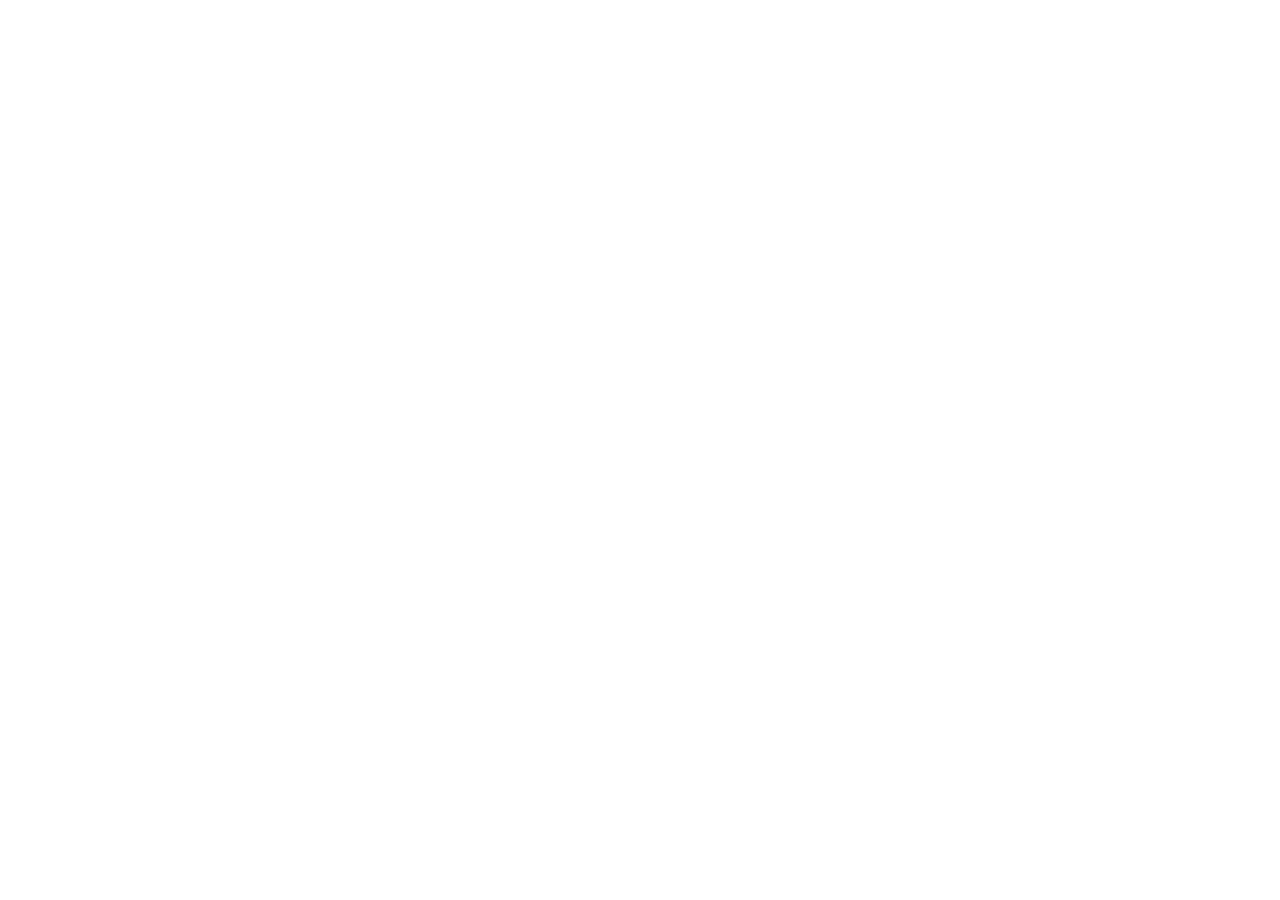
==== index.html @ 6ff1ad84 "Add files via upload" ====
<!doctype html>
<html lang="en">
  <head>
    <meta charset="UTF-8" />
    <link rel="icon" type="image/svg+xml" href="/favicon.svg" />
    <meta name="viewport" content="width=device-width, initial-scale=1.0" />
    <title>velvet-lounge</title>
    <script type="module" crossorigin src="/velvet-lounge/assets/index-Dv3OQMTN.js"></script>
    <link rel="stylesheet" crossorigin href="/velvet-lounge/assets/index-C9L9ImrB.css">
  </head>
  <body>
    <div id="root"></div>
  </body>
</html>
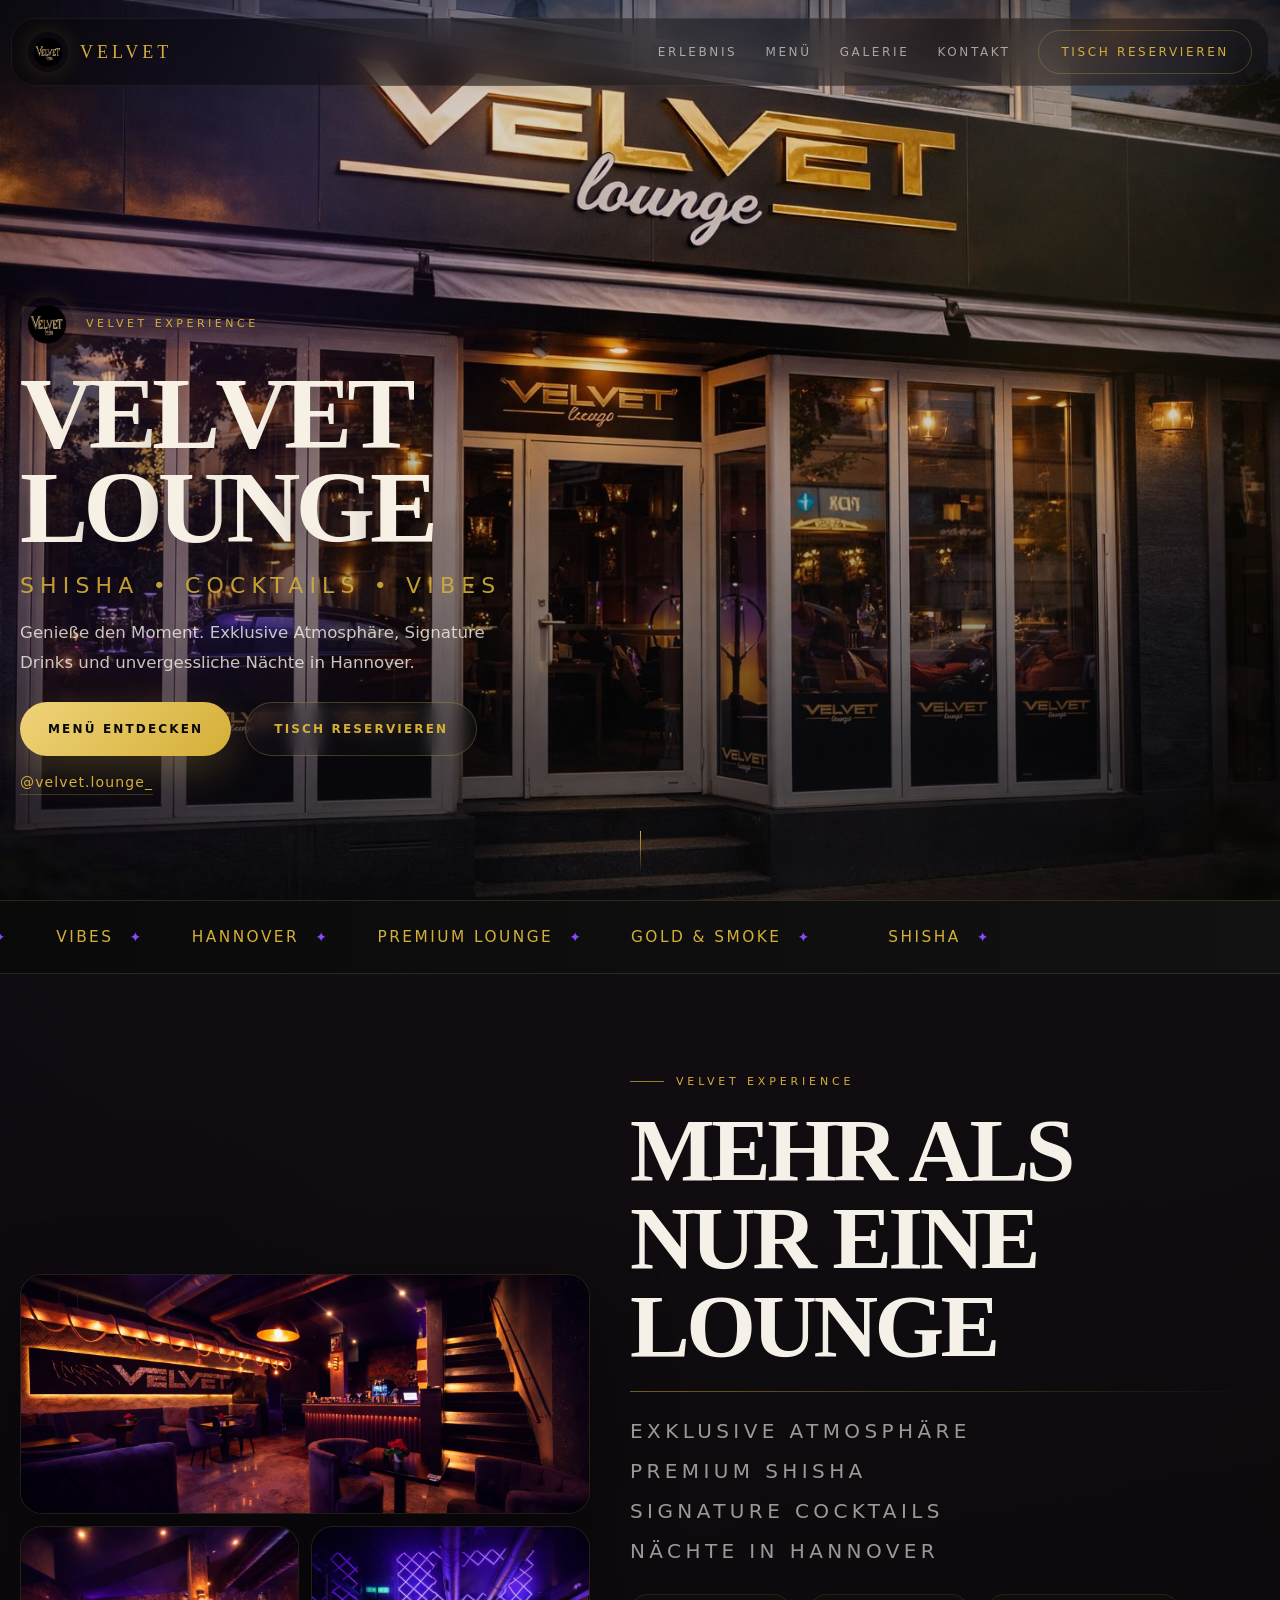
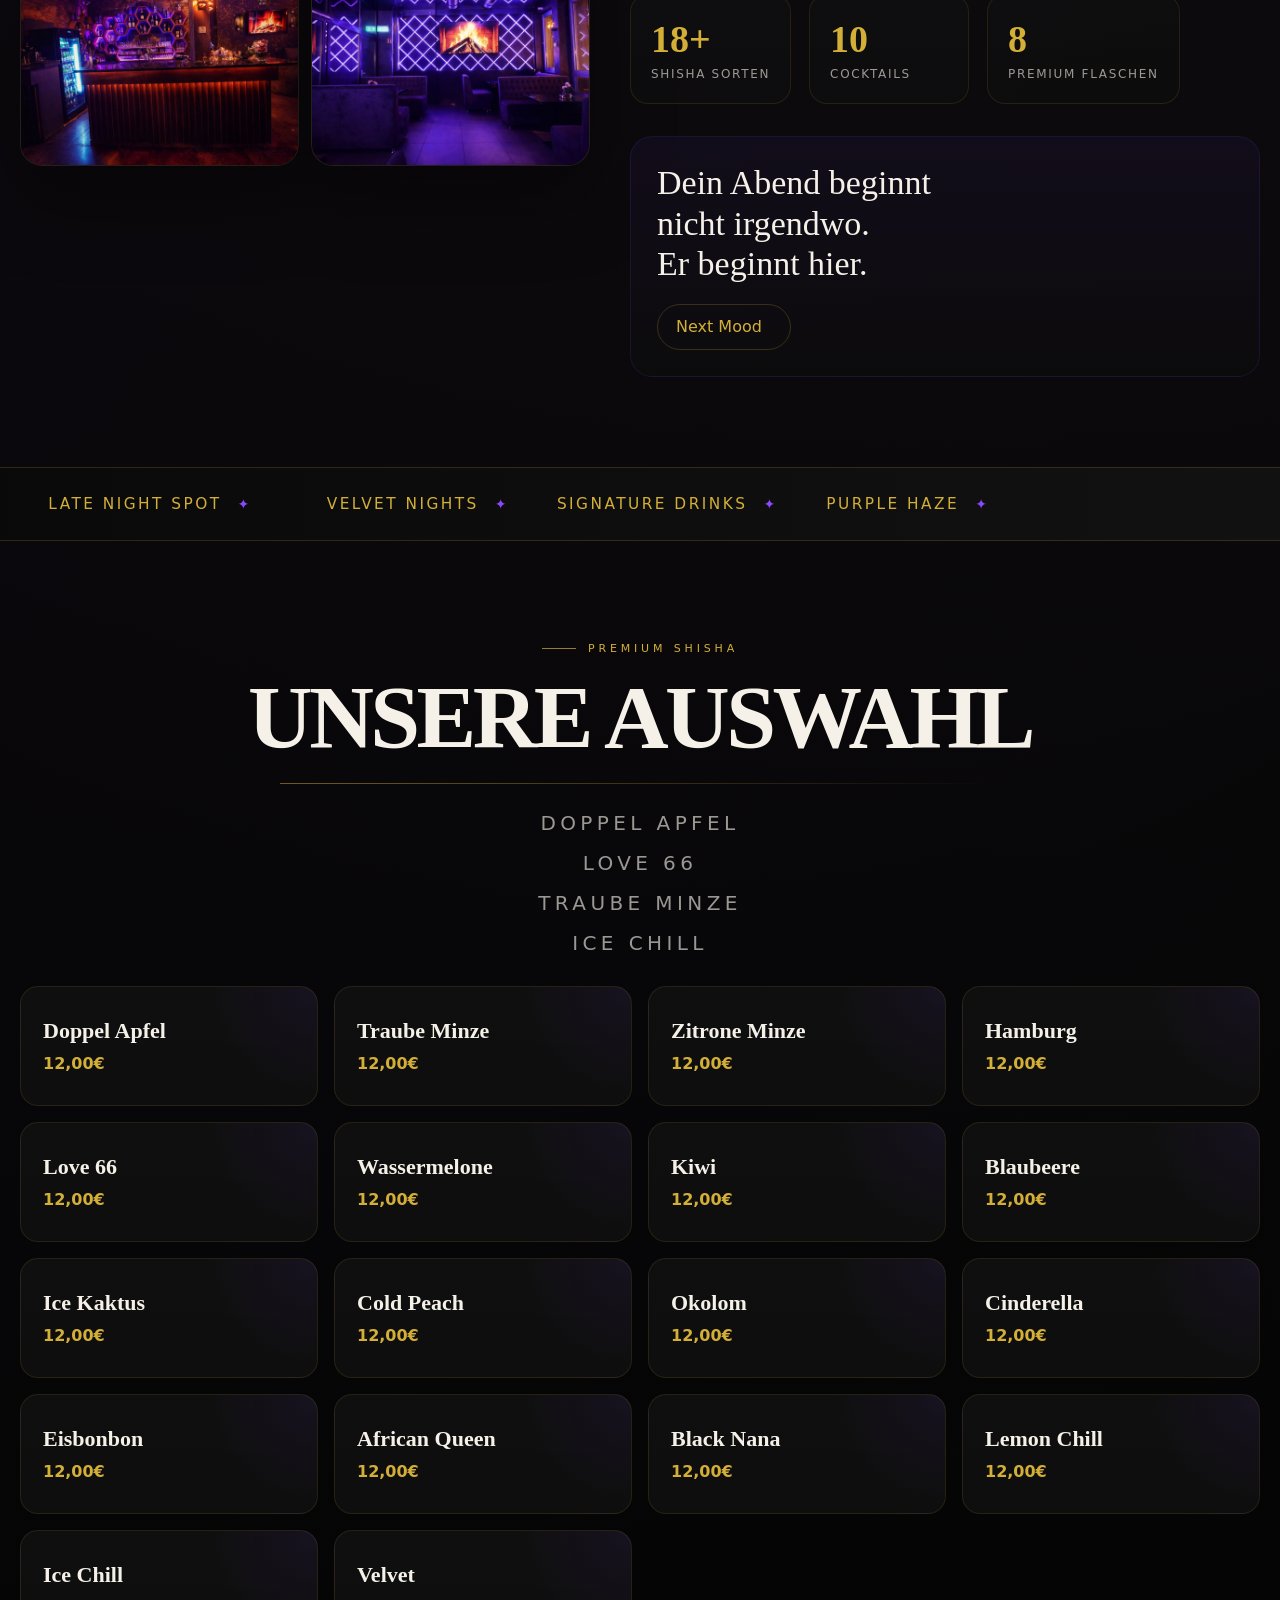
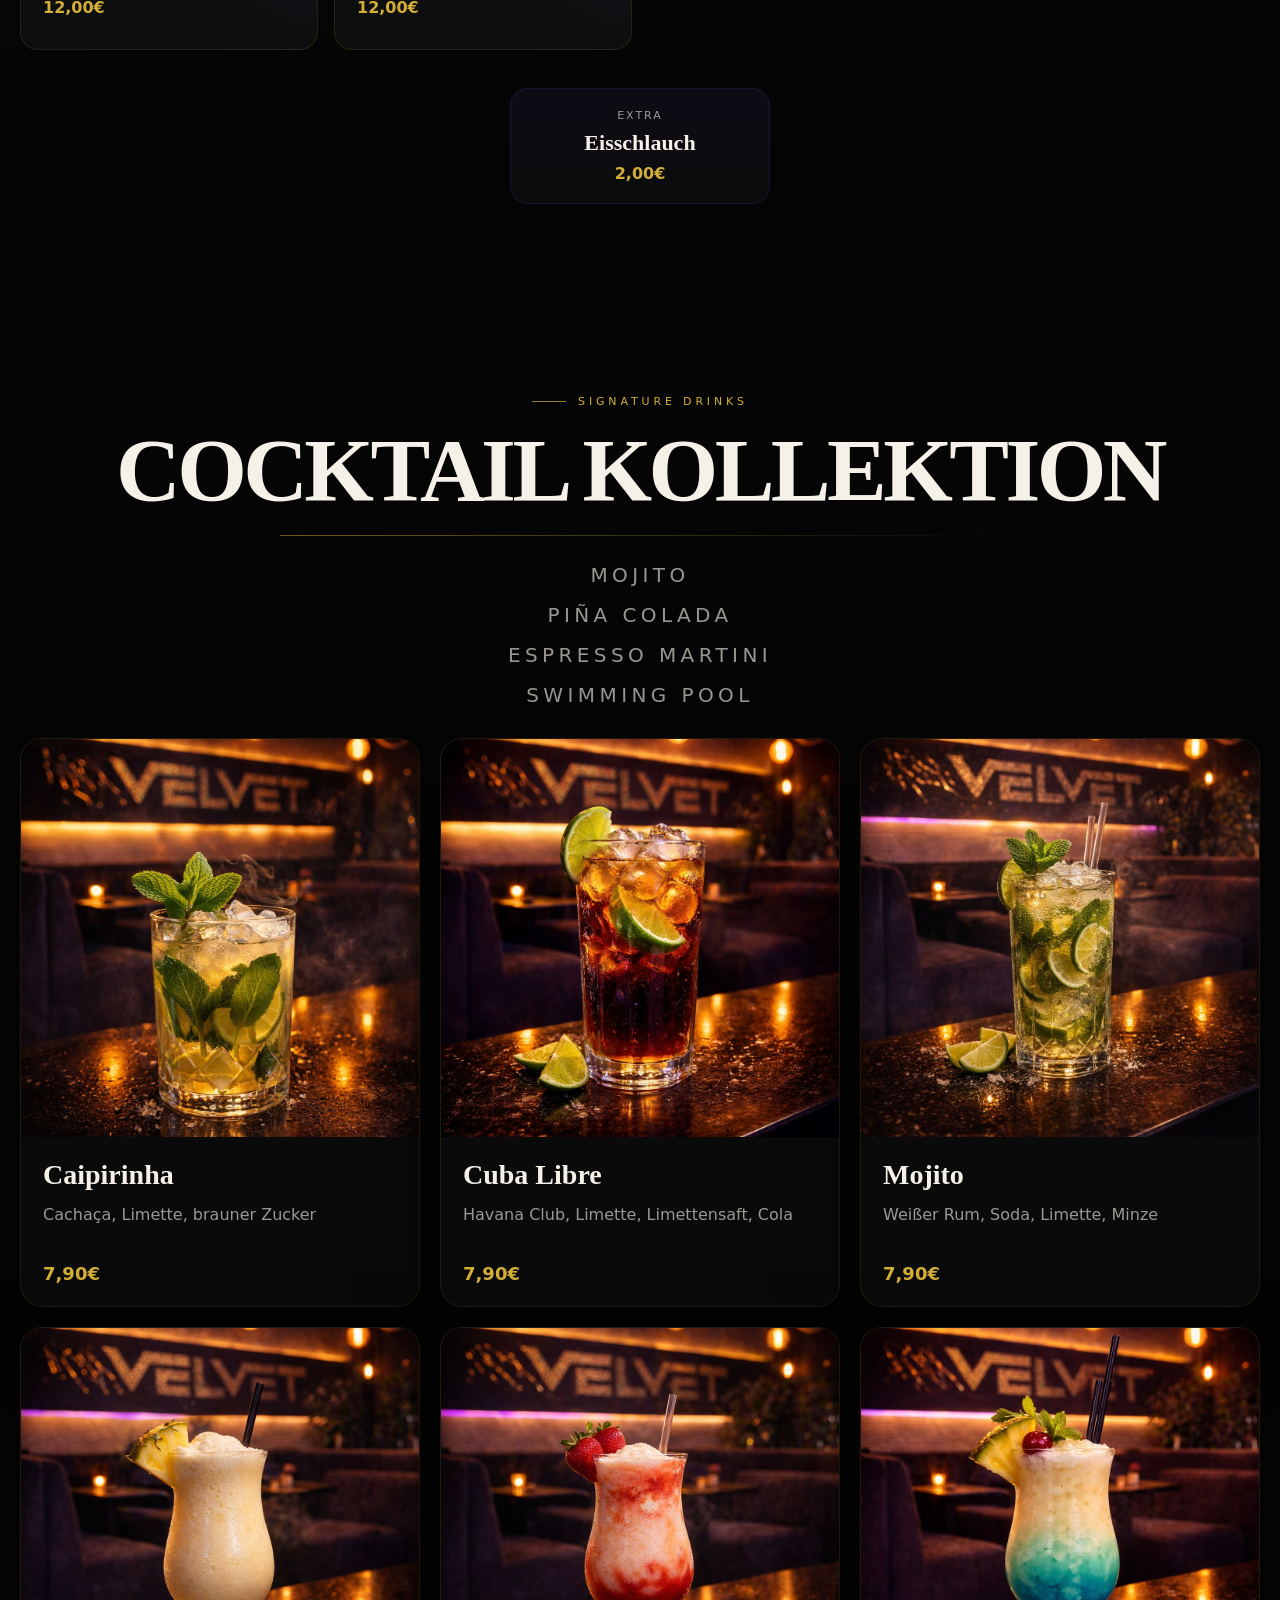
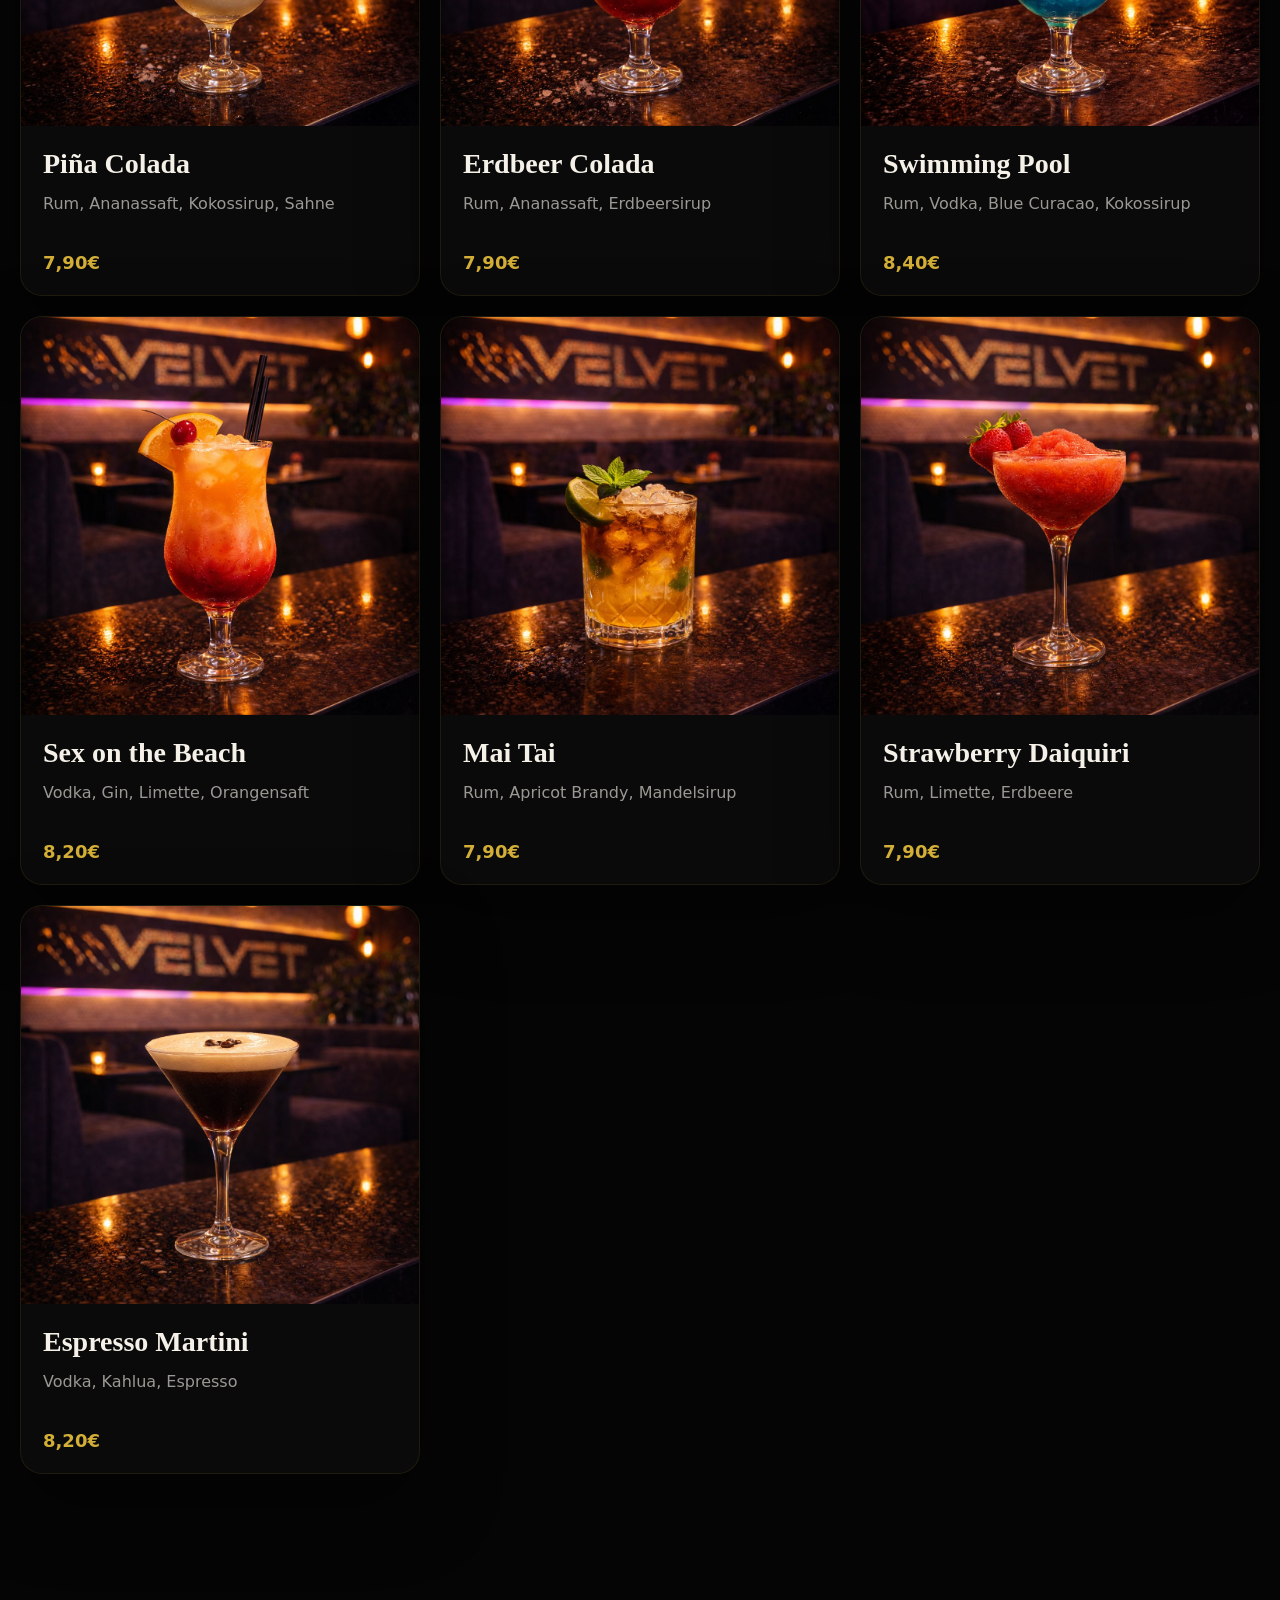
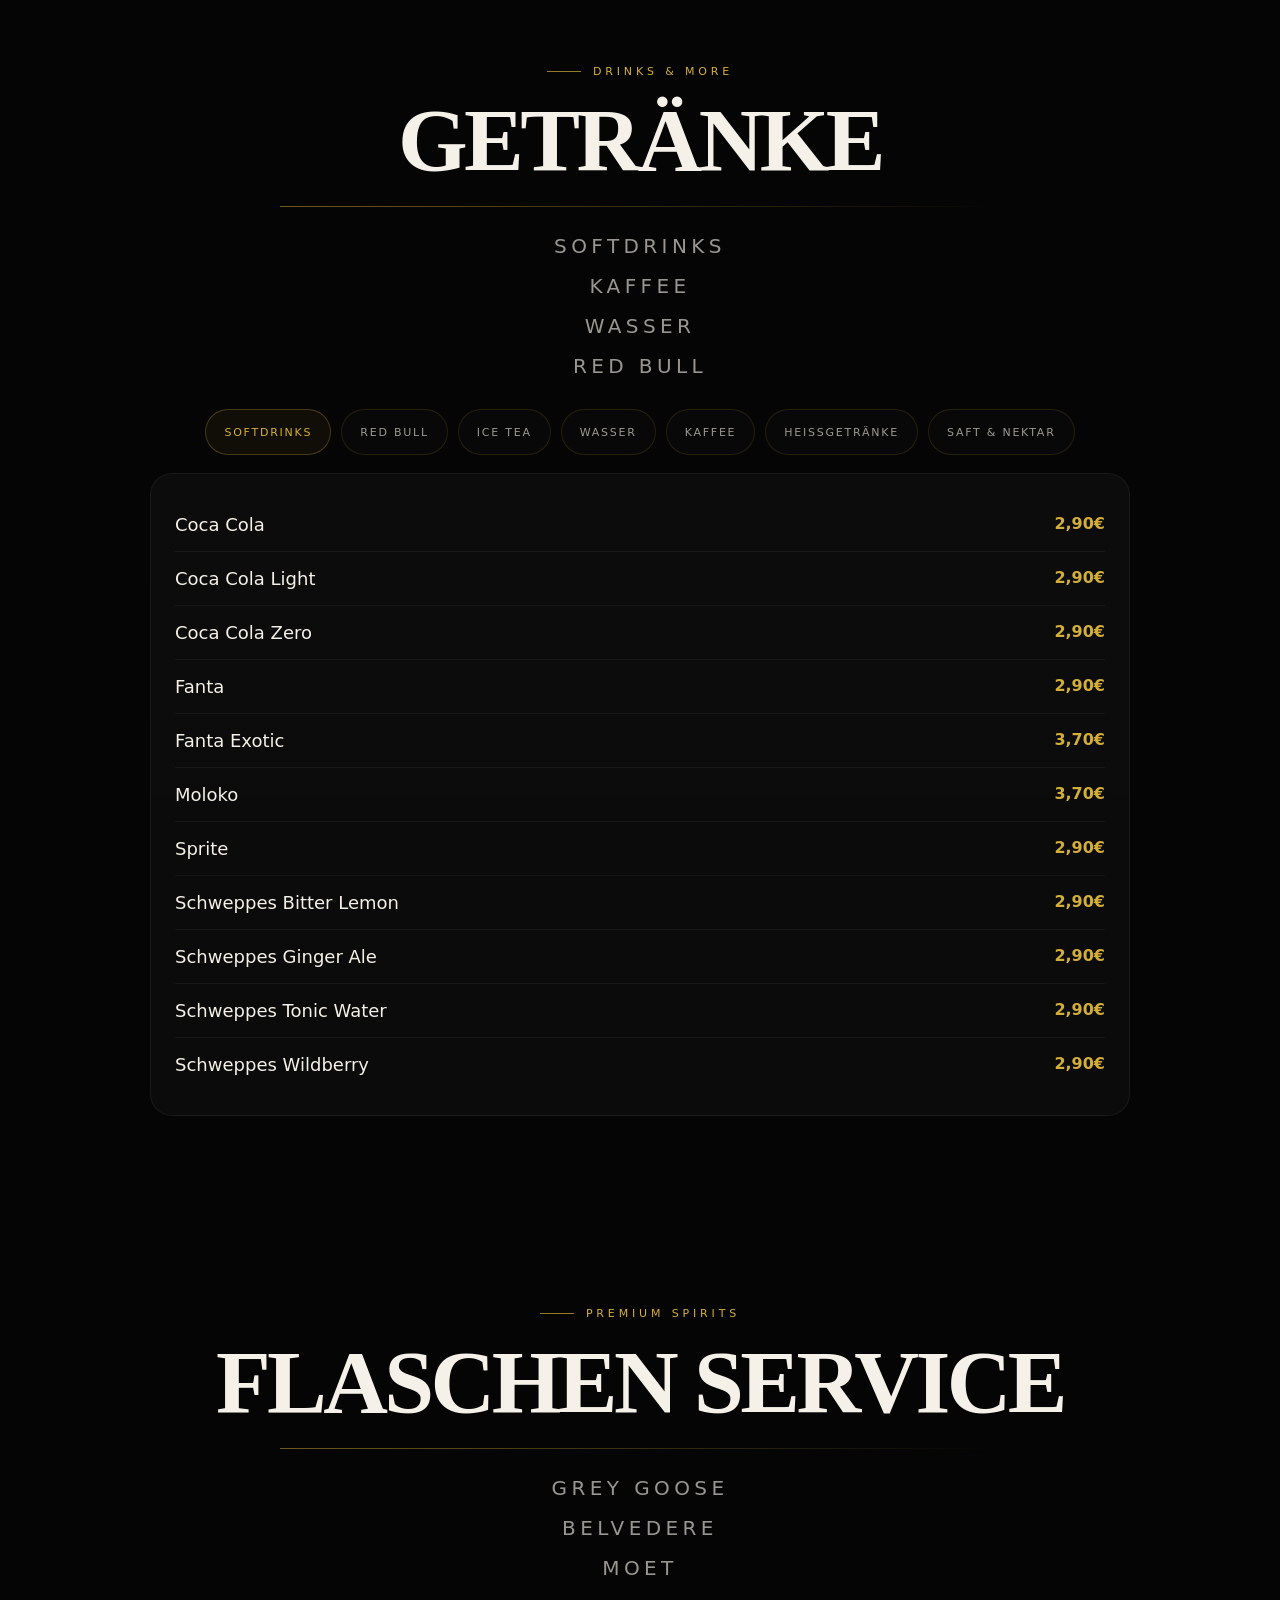
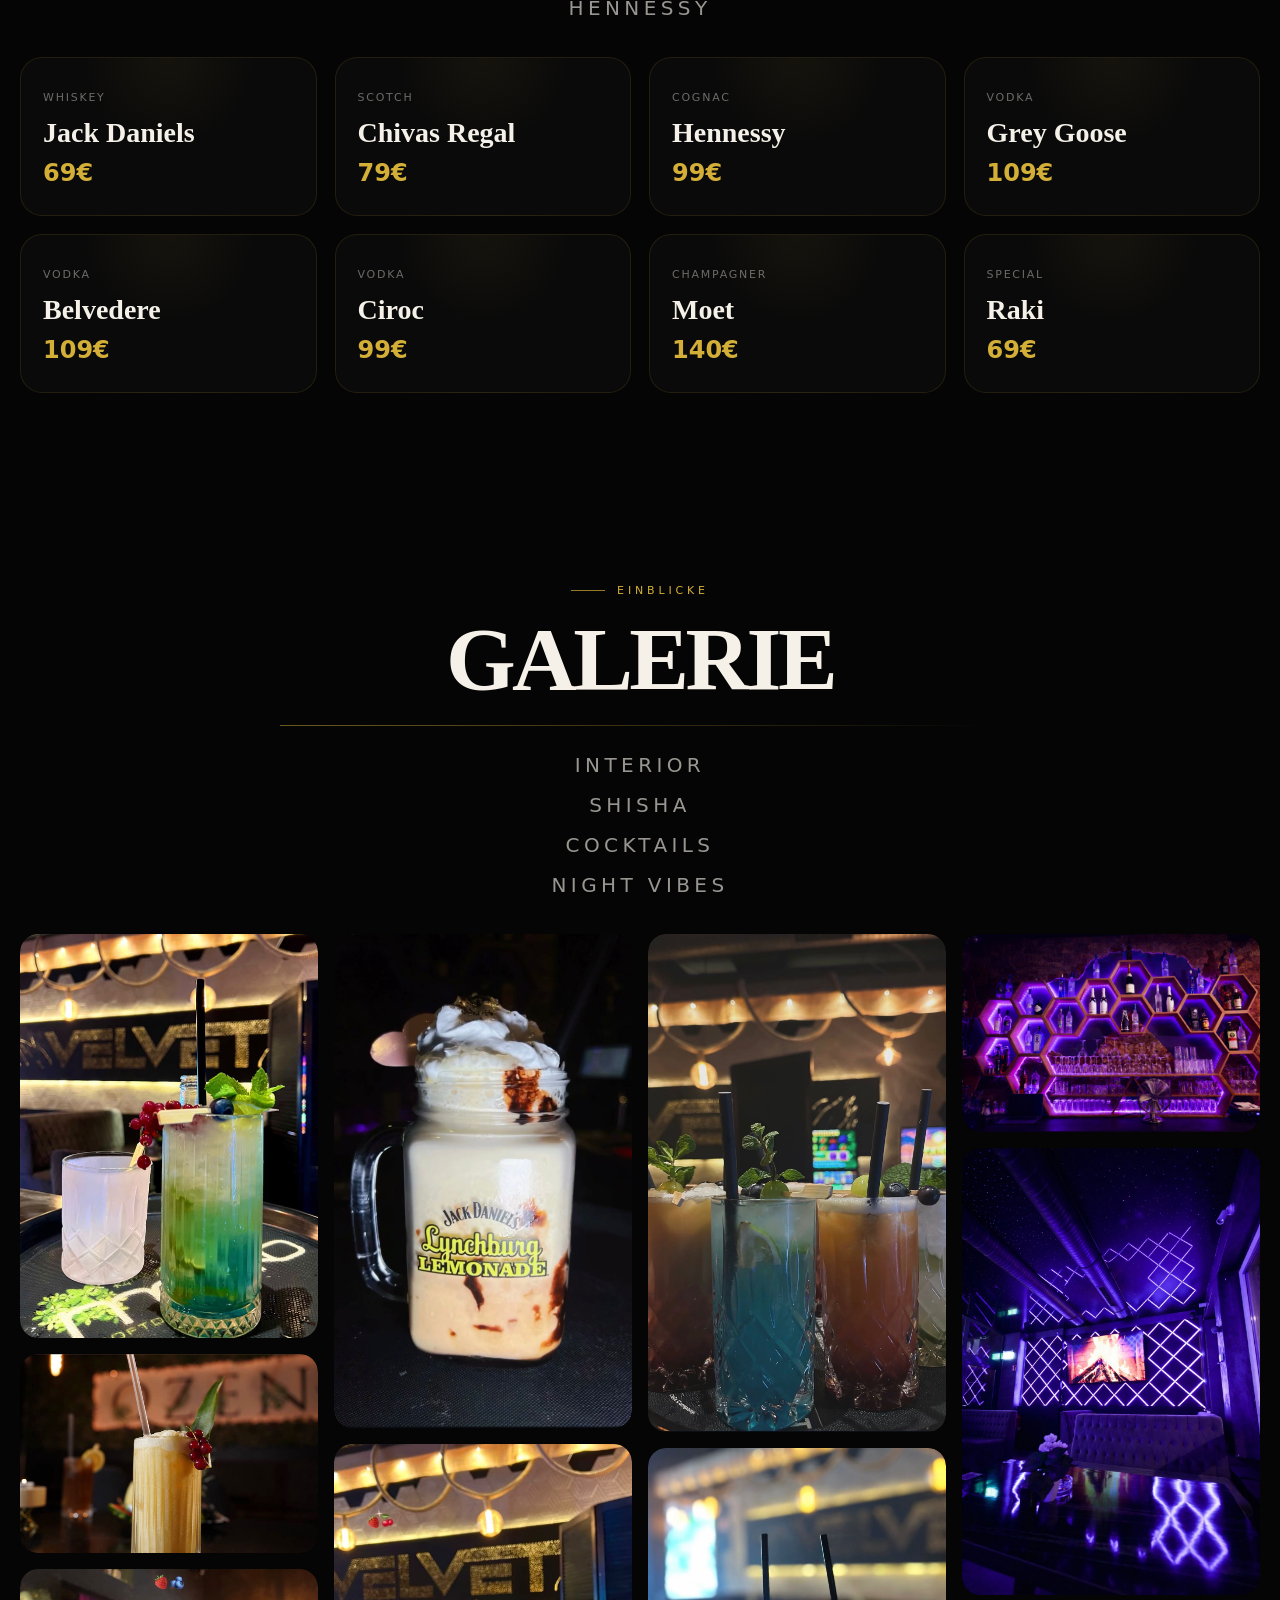
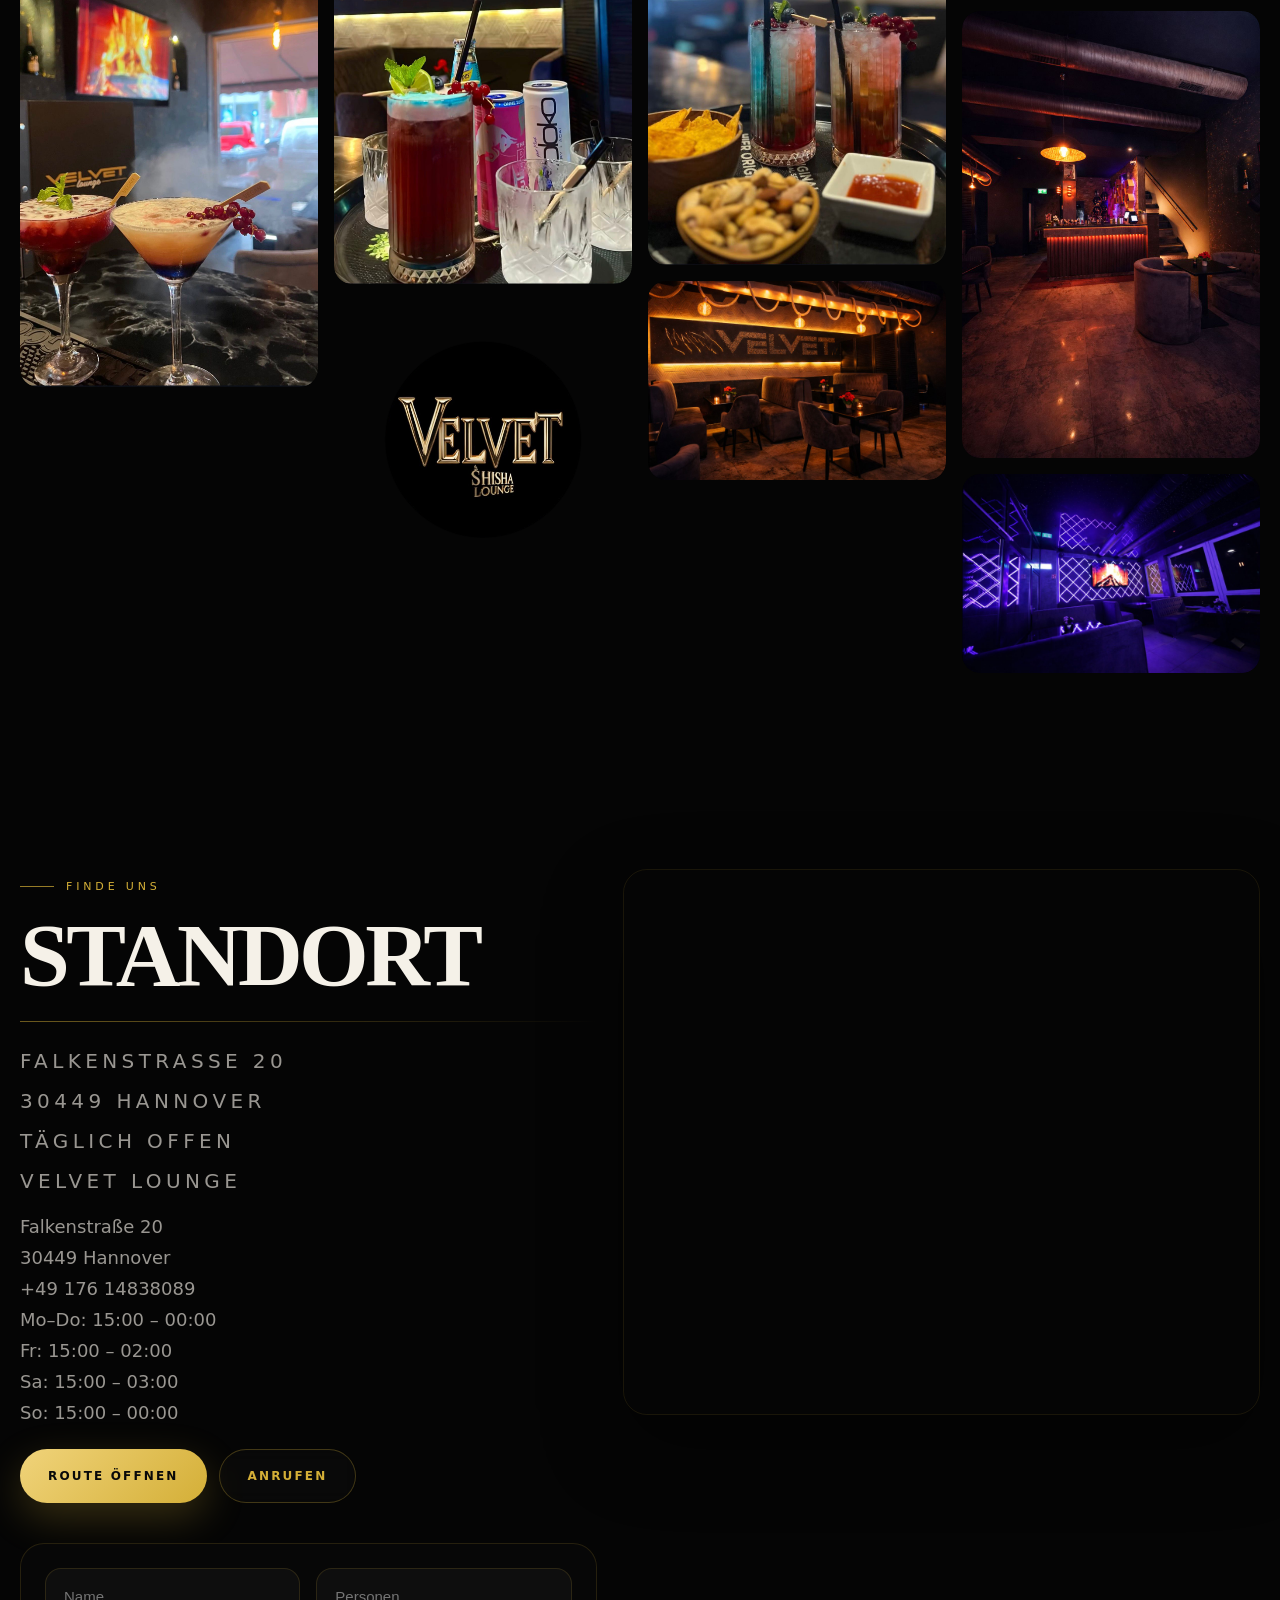
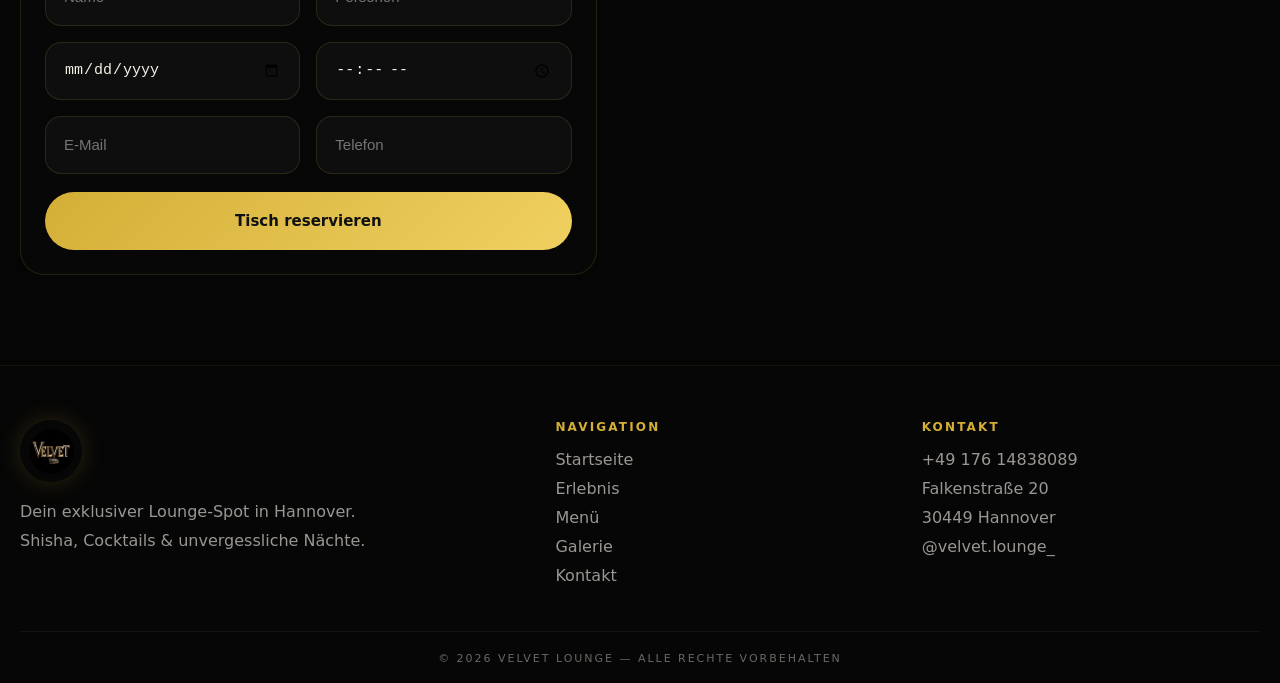
==== commit 29b64f38: "Add files via upload" ====
--- a/index.html
+++ b/index.html
@@ -5,8 +5,8 @@
     <link rel="icon" type="image/svg+xml" href="/favicon.svg" />
     <meta name="viewport" content="width=device-width, initial-scale=1.0" />
     <title>velvet-lounge</title>
-    <script type="module" crossorigin src="/velvet-lounge/assets/index-Dv3OQMTN.js"></script>
-    <link rel="stylesheet" crossorigin href="/velvet-lounge/assets/index-C9L9ImrB.css">
+    <script type="module" crossorigin src="/assets/index-CAt1O1GS.js"></script>
+    <link rel="stylesheet" crossorigin href="/assets/index-CMOAJSVS.css">
   </head>
   <body>
     <div id="root"></div>
--- a/assets/index-CMOAJSVS.css
+++ b/assets/index-CMOAJSVS.css
@@ -0,0 +1 @@
+:root{--bg:#050505;--bg-soft:#0b0b0b;--bg-panel:#101010;--text:#f5f1e8;--muted:#f5f1e89e;--muted-2:#f5f1e86b;--gold:#d4af37;--gold-soft:#f0d37a;--gold-line:#d4af372e;--purple:#7c3aed;--purple-soft:#7c3aed2e;--white-line:#ffffff0f;--radius:18px;--container:1280px;--shadow:0 30px 80px #00000073}*{box-sizing:border-box}html{scroll-behavior:smooth;scrollbar-width:thin}body{background:radial-gradient(circle at top left, #7c3aed12, transparent 28%), radial-gradient(circle at top right, #d4af370d, transparent 24%), var(--bg);color:var(--text);-webkit-font-smoothing:antialiased;-moz-osx-font-smoothing:grayscale;margin:0;font-family:Inter,system-ui,sans-serif;overflow-x:hidden}a{color:inherit;text-decoration:none}button{font:inherit}img,video{max-width:100%;display:block}.noise-layer{pointer-events:none;z-index:0;opacity:.03;background-image:radial-gradient(circle at 20% 20%,#fff .4px,#0000 .4px),radial-gradient(circle at 80% 80%,#fff .35px,#0000 .35px);background-size:12px 12px;position:fixed;inset:0}.app-shell,main,section,footer,header{z-index:1;position:relative}.container{width:min(var(--container), calc(100% - 40px));margin:0 auto}.container.narrow{width:min(980px,100% - 40px)}.eyebrow,.section-kicker{color:var(--gold);text-transform:uppercase;letter-spacing:.35em;align-items:center;gap:12px;margin-bottom:18px;font-size:11px;font-weight:500;display:inline-flex}.section-kicker:before{content:"";background:var(--gold);opacity:.7;width:34px;height:1px}.mega-title{letter-spacing:-.04em;text-transform:uppercase;color:var(--text);margin:0;font-family:Playfair Display,Georgia,serif;font-size:clamp(44px,7vw,90px);line-height:.98}.animated-header.center{text-align:center}.animated-header-bottom{gap:24px;margin-top:22px;display:grid}.animated-header-line{background:linear-gradient(90deg, var(--gold), transparent);opacity:.5;width:100%;height:1px}.animated-header.center .animated-header-line{width:min(720px,100%);margin:0 auto}.value-lines{flex-direction:column;gap:10px;display:flex}.animated-header.center .value-lines{align-items:center}.animated-line{color:var(--muted);letter-spacing:.22em;text-transform:uppercase;font-size:clamp(15px,2vw,20px);line-height:1.5;display:block}.btn{letter-spacing:.18em;text-transform:uppercase;border-radius:999px;justify-content:center;align-items:center;min-height:54px;padding:0 28px;font-size:12px;font-weight:600;transition:transform .35s,box-shadow .35s,background .35s,color .35s,border-color .35s;display:inline-flex}.btn:hover{transform:translateY(-2px)}.btn-gold{background:linear-gradient(135deg, var(--gold-soft), var(--gold));color:#090909;box-shadow:0 14px 40px #d4af373d}.btn-gold:hover{box-shadow:0 22px 60px #d4af3752}.btn-ghost{color:var(--gold);-webkit-backdrop-filter:blur(8px);backdrop-filter:blur(8px);background:#ffffff05;border:1px solid #d4af3747}.btn-ghost:hover{border-color:var(--gold);background:#d4af3714}.navbar{z-index:1000;-webkit-backdrop-filter:blur(18px)saturate(1.2);backdrop-filter:blur(18px)saturate(1.2);background:#0505056b;border:1px solid #ffffff0f;border-radius:24px;justify-content:space-between;align-items:center;width:min(1280px,100% - 24px);height:72px;padding:0 20px;transition:background .35s,border-color .35s,transform .35s;display:flex;position:fixed;top:18px;left:50%;transform:translate(-50%)}.navbar.is-scrolled{background:#050505c7;border-color:#d4af371f}.nav-brand{align-items:center;gap:12px;display:flex}.nav-brand img{object-fit:cover;border-radius:50%;width:44px;height:44px;box-shadow:0 0 24px #d4af372e}.nav-brand span{color:var(--gold);letter-spacing:.2em;text-transform:uppercase;font-family:Playfair Display,Georgia,serif;font-size:24px}.nav-links{align-items:center;gap:28px;display:flex}.nav-links a{color:var(--muted);letter-spacing:.22em;text-transform:uppercase;font-size:12px;transition:color .3s}.nav-links a:hover{color:var(--gold)}.nav-cta{border:1px solid #d4af3747;border-radius:999px;padding:14px 22px;color:var(--gold)!important}.nav-burger{cursor:pointer;background:#ffffff05;border:1px solid #d4af372e;border-radius:50%;flex-direction:column;justify-content:center;align-items:center;gap:5px;width:46px;height:46px;display:none}.nav-burger span{background:var(--gold);width:18px;height:1.5px;transition:all .3s}.nav-burger.active span:first-child{transform:translateY(6px)rotate(45deg)}.nav-burger.active span:nth-child(2){opacity:0}.nav-burger.active span:nth-child(3){transform:translateY(-6px)rotate(-45deg)}.mobile-menu{z-index:999;-webkit-backdrop-filter:blur(20px);backdrop-filter:blur(20px);opacity:0;pointer-events:none;background:#050505f2;flex-direction:column;justify-content:center;align-items:center;gap:24px;transition:all .35s;display:flex;position:fixed;inset:0}.mobile-menu.active{opacity:1;pointer-events:auto}.mobile-menu a{letter-spacing:.12em;text-transform:uppercase;font-family:Playfair Display,Georgia,serif;font-size:28px}.mobile-cta{color:var(--gold);border:1px solid #d4af374d;border-radius:999px;margin-top:10px;padding:16px 26px}.hero-section{align-items:end;min-height:100vh;padding:140px 0 54px;display:flex;position:relative;overflow:clip}.hero-video-wrap{position:absolute;inset:0}.hero-video{object-fit:cover;width:100%;height:100%}.hero-overlay{background:linear-gradient(#05050526,#0505051a 38%,#050505b3 100%),radial-gradient(circle at 18% 22%,#7c3aed24,#0000 30%),radial-gradient(circle at 82% 20%,#d4af371a,#0000 24%);position:absolute;inset:0}.hero-glow{filter:blur(90px);opacity:.3;border-radius:50%;width:36vw;height:36vw;position:absolute}.hero-glow-left{background:#7c3aed3d;bottom:10vh;left:-10vw}.hero-glow-right{background:#d4af3729;top:10vh;right:-10vw}.hero-grid{grid-template-columns:1.3fr .7fr;align-items:end;gap:40px;display:grid}.hero-logo{object-fit:cover;border-radius:50%;width:104px;height:104px;margin-bottom:18px;box-shadow:0 0 42px #d4af373d}.hero-title{letter-spacing:-.05em;text-transform:uppercase;max-width:980px;margin:0;font-family:Playfair Display,Georgia,serif;font-size:clamp(52px,8vw,120px);line-height:.9}.hero-char{color:#f7f2e7;text-shadow:0 12px 40px #00000059;display:inline-block}.hero-subtitle-line{color:var(--gold);letter-spacing:.36em;text-transform:uppercase;opacity:.9;font-size:clamp(15px,2.4vw,24px)}.hero-desc{color:#f5f1e8c7;max-width:650px;margin:22px 0 0;font-size:clamp(15px,1.6vw,18px);line-height:1.8}.hero-side{justify-content:end;align-items:end;display:flex}.hero-side-badge{-webkit-backdrop-filter:blur(14px);backdrop-filter:blur(14px);background:#08080857;border:1px solid #d4af3729;border-radius:22px;flex-direction:column;gap:8px;min-width:260px;padding:22px 24px;display:inline-flex;box-shadow:inset 0 1px #ffffff0f}.hero-side-badge span{color:var(--text);letter-spacing:.04em;font-size:clamp(16px,2vw,24px);font-weight:300}.scroll-indicator{z-index:3;place-items:center;width:24px;height:60px;display:grid;position:absolute;bottom:18px;left:50%;transform:translate(-50%)}.scroll-indicator span{background:linear-gradient(to bottom, var(--gold), transparent);width:1px;height:42px;animation:2s ease-in-out infinite scrollPulse}@keyframes scrollPulse{0%,to{opacity:.3;transform:scaleY(.6)}50%{opacity:1;transform:scaleY(1)}}.marquee-wrap{border-top:1px solid var(--gold-line);border-bottom:1px solid var(--gold-line);background:linear-gradient(90deg,#0a0a0af2,#121212fa);overflow:hidden}.marquee-track{white-space:nowrap;align-items:center;min-height:96px;display:flex}.marquee-item{color:var(--gold);text-transform:uppercase;letter-spacing:.22em;align-items:center;gap:24px;padding:0 34px;font-size:clamp(16px,2vw,24px);font-weight:300;display:inline-flex}.experience-grid{grid-template-columns:.95fr 1.05fr;align-items:start;gap:40px;display:grid}.experience-images{grid-template-columns:1fr 1fr;grid-auto-rows:240px;gap:12px;display:grid}.experience-image-card{background:var(--bg-panel);box-shadow:var(--shadow);border:1px solid #d4af371a;border-radius:22px;overflow:hidden}.experience-image-card img{object-fit:cover;width:100%;height:100%;transition:transform .9s}.experience-image-card:hover img{transform:scale(1.05)}.experience-image-card.card-1{grid-column:1/-1}.experience-copy{flex-direction:column;gap:28px;display:flex}.experience-stats{flex-wrap:wrap;gap:18px;display:flex}.experience-stats>div{background:linear-gradient(#ffffff04,#ffffff03),#0a0a0a99;border:1px solid #d4af371f;border-radius:18px;min-width:160px;padding:22px 20px}.experience-stats strong{color:var(--gold);font-family:Playfair Display,Georgia,serif;font-size:38px;display:block}.experience-stats span{color:var(--muted);text-transform:uppercase;letter-spacing:.14em;margin-top:6px;font-size:12px;display:block}.quote-box{background:linear-gradient(#7c3aed12,#ffffff03),#0a0a0aad;border:1px solid #7c3aed24;border-radius:22px;margin-top:8px;padding:26px}.quote-content p{color:var(--text);margin:0;font-family:Playfair Display,Georgia,serif;font-size:clamp(22px,2.8vw,34px);line-height:1.18}.quote-btn{color:var(--gold);cursor:pointer;background:0 0;border:1px solid #d4af3738;border-radius:999px;align-items:center;gap:10px;min-height:46px;margin-top:20px;padding:0 18px;display:inline-flex}.shisha-section{overflow:hidden}.shisha-grid{grid-template-columns:repeat(4,minmax(0,1fr));gap:16px;margin-top:34px;display:grid}.shisha-card{background:radial-gradient(circle at 100% 0,#7c3aed14,#0000 35%),linear-gradient(#ffffff04,#ffffff03),#0c0c0cf2;border:1px solid #d4af371f;border-radius:18px;min-height:148px;padding:22px;transition:transform .35s,border-color .35s,box-shadow .35s;position:relative;overflow:hidden}.shisha-card:hover{border-color:#d4af3738;transform:translateY(-4px);box-shadow:0 24px 60px #00000057}.shisha-smoke{filter:blur(16px);opacity:0;background:radial-gradient(circle,#ffffff0d,#0000 60%);border-radius:50%;width:90px;height:90px;transition:opacity .4s;position:absolute;top:-25px;right:-10px}.shisha-card:hover .shisha-smoke{opacity:1}.shisha-card h3{color:var(--text);margin:0;font-family:Playfair Display,Georgia,serif;font-size:24px}.shisha-card p{color:var(--gold);margin:12px 0 0;font-size:16px;font-weight:600}.shisha-extra-row{justify-content:center;margin-top:28px;display:flex}.shisha-extra-card{text-align:center;background:linear-gradient(#7c3aed0f,#ffffff03),#0a0a0acc;border:1px solid #7c3aed29;border-radius:18px;min-width:280px;padding:20px 24px}.shisha-extra-card span{color:var(--muted);letter-spacing:.18em;text-transform:uppercase;font-size:11px;display:block}.shisha-extra-card strong{color:var(--text);margin-top:8px;font-family:Playfair Display,Georgia,serif;font-size:22px;display:block}.shisha-extra-card p{color:var(--gold);margin:8px 0 0;font-weight:700}.cocktails-grid{grid-template-columns:repeat(3,minmax(0,1fr));gap:20px;margin-top:34px;display:grid}.cocktail-card{box-shadow:var(--shadow);background:#0c0c0ce6;border:1px solid #d4af371a;border-radius:22px;transition:transform .4s,border-color .4s;overflow:hidden}.cocktail-card:hover{border-color:#d4af3738;transform:translateY(-6px)}.cocktail-image-wrap{aspect-ratio:1;overflow:hidden}.cocktail-image-wrap img{object-fit:cover;width:100%;height:100%;transition:transform 1s}.cocktail-card:hover .cocktail-image-wrap img{transform:scale(1.06)}.cocktail-info{padding:22px}.cocktail-info h3{margin:0;font-family:Playfair Display,Georgia,serif;font-size:28px}.cocktail-info p{color:var(--muted);min-height:48px;margin:10px 0 14px;line-height:1.7}.cocktail-info strong{color:var(--gold);font-size:18px}.drinks-tabs{flex-wrap:wrap;justify-content:center;gap:10px;margin-top:34px;display:flex}.drink-tab{color:var(--muted);cursor:pointer;text-transform:uppercase;letter-spacing:.16em;background:#ffffff04;border:1px solid #d4af3724;border-radius:999px;min-height:46px;padding:0 18px;font-size:11px;transition:all .3s}.drink-tab.active,.drink-tab:hover{color:var(--gold);background:#d4af370f;border-color:#d4af3747}.drink-panel{background:linear-gradient(#ffffff04,#ffffff03),#0a0a0abf;border:1px solid #ffffff0f;border-radius:22px;margin-top:24px;padding:24px}.drink-row{border-bottom:1px solid #ffffff0d;justify-content:space-between;gap:18px;padding:16px 0;display:flex}.drink-row:last-child{border-bottom:0}.drink-row span{color:var(--text);font-size:18px}.drink-row strong{color:var(--gold);white-space:nowrap}.bottles-grid{grid-template-columns:repeat(4,minmax(0,1fr));gap:18px;margin-top:34px;display:grid}.bottle-card{background:radial-gradient(circle at top,#d4af370f,#0000 40%),#0b0b0bf2;border:1px solid #d4af371f;border-radius:22px;padding:28px 22px;transition:transform .35s,border-color .35s}.bottle-card:hover{border-color:#d4af373d;transform:translateY(-4px)}.bottle-type{color:var(--muted-2);text-transform:uppercase;letter-spacing:.16em;font-size:11px;display:inline-block}.bottle-card h3{margin:12px 0 10px;font-family:Playfair Display,Georgia,serif;font-size:28px}.bottle-card strong{color:var(--gold);font-size:24px}.gallery-grid{columns:4;column-gap:16px;margin-top:34px}.gallery-card{cursor:pointer;background:0 0;border:0;border-radius:18px;width:100%;margin-bottom:16px;padding:0;position:relative;overflow:hidden}.gallery-card img{border-radius:18px;width:100%;transition:transform .9s}.gallery-card:hover img{transform:scale(1.05)}.gallery-card span{color:var(--gold);text-transform:uppercase;letter-spacing:.16em;opacity:0;font-size:11px;transition:all .35s;position:absolute;bottom:14px;left:16px;transform:translateY(10px)}.gallery-card:after{content:"";opacity:0;background:linear-gradient(#0000 55%,#05050599);transition:all .35s;position:absolute;inset:0}.gallery-card:hover:after,.gallery-card:hover span{opacity:1;transform:translateY(0)}.contact-grid{grid-template-columns:.95fr 1.05fr;align-items:stretch;gap:26px;display:grid}.contact-details{margin-top:20px}.contact-details p{color:var(--muted);margin:0 0 10px;font-size:18px}.contact-actions{flex-wrap:wrap;gap:12px;margin-top:26px;display:flex}.map-wrap{min-height:540px;box-shadow:var(--shadow);border:1px solid #d4af371a;border-radius:24px;overflow:hidden}.map-wrap iframe{filter:grayscale()invert(.95)contrast(1.05)brightness(.55)sepia(.3)hue-rotate(170deg);border:0;width:100%;height:100%;min-height:540px}.footer{background:#060606;border-top:1px solid #d4af3714;padding:54px 0 18px}.footer-grid{grid-template-columns:1.2fr .8fr .8fr;gap:28px;display:grid}.footer-brand img{object-fit:cover;border-radius:50%;width:62px;height:62px;box-shadow:0 0 24px #d4af372e}.footer-brand p{color:var(--muted);margin:16px 0 0;line-height:1.8}.footer h4{color:var(--gold);text-transform:uppercase;letter-spacing:.18em;margin:0 0 16px;font-size:12px}.footer a,.footer span{color:var(--muted);margin-bottom:10px;display:block}.footer-bottom{width:min(var(--container), calc(100% - 40px));text-align:center;color:var(--muted-2);letter-spacing:.18em;text-transform:uppercase;border-top:1px solid #ffffff0d;margin:36px auto 0;padding-top:20px;font-size:11px}.lightbox{z-index:1200;background:#050505eb;place-items:center;padding:24px;display:grid;position:fixed;inset:0}.lightbox img{border-radius:18px;max-width:min(1100px,92vw);max-height:86vh}.lightbox-close{width:46px;height:46px;color:var(--gold);cursor:pointer;background:#ffffff05;border:1px solid #d4af3738;border-radius:50%;position:absolute;top:20px;right:20px}@media (width<=1180px){.hero-grid,.experience-grid,.contact-grid{grid-template-columns:1fr}.hero-side{justify-content:start}.shisha-grid,.bottles-grid{grid-template-columns:repeat(3,minmax(0,1fr))}.cocktails-grid{grid-template-columns:repeat(2,minmax(0,1fr))}.gallery-grid{columns:3}}@media (width<=860px){.navbar{height:66px;top:12px}.nav-links{display:none}.nav-burger{display:inline-flex}.section{padding:92px 0}.hero-section{min-height:100svh;padding-top:120px}.hero-actions{flex-direction:column;align-items:start}.experience-images{grid-auto-rows:180px}.shisha-grid,.bottles-grid{grid-template-columns:repeat(2,minmax(0,1fr))}.gallery-grid{columns:2}.footer-grid{grid-template-columns:1fr}}@media (width<=560px){.container,.footer-bottom{width:calc(100% - 24px)}.hero-title{font-size:clamp(42px,16vw,72px)}.hero-subtitle-line{letter-spacing:.2em}.hero-side-badge{min-width:100%}.animated-line{letter-spacing:.14em;font-size:14px}.shisha-grid,.cocktails-grid,.bottles-grid{grid-template-columns:1fr}.gallery-grid{columns:1}.drink-row span,.contact-details p{font-size:16px}}.hero-section{align-items:center;min-height:100svh;padding:120px 0 40px;display:flex;overflow:hidden}.hero-image-wrap{position:absolute;inset:0}.hero-image{object-fit:cover;width:100%;height:100%}.hero-simple-layout{z-index:2;align-items:center;min-height:calc(100svh - 160px);display:flex;position:relative}.hero-main{max-width:620px}.hero-kicker-wrap{align-items:center;gap:12px;margin-bottom:16px;display:flex}.hero-mini-logo{object-fit:cover;border-radius:50%;width:54px;height:54px;box-shadow:0 0 20px #d4af372e}.hero-kicker{color:var(--gold);letter-spacing:.32em;text-transform:uppercase;margin:0;font-size:11px}.hero-title-fixed{flex-direction:column;gap:0;max-width:100%;margin:0;display:flex}.hero-title-line{line-height:.92;display:block}.hero-title-line .hero-char{color:#f6f0e5;text-shadow:0 12px 40px #00000061;font-family:Playfair Display,Georgia,serif;font-size:clamp(56px,9vw,130px);display:inline-block}.hero-subtitle{margin:18px 0 0}.hero-subtitle-line{color:var(--gold);letter-spacing:.28em;text-transform:uppercase;font-size:clamp(14px,1.8vw,22px);display:inline-block}.hero-desc{color:#f5f1e8cc;max-width:560px;margin-top:20px;font-size:clamp(15px,1.3vw,18px);line-height:1.8}.hero-actions{flex-wrap:wrap;gap:14px;margin-top:28px;display:flex}.navbar{width:min(1280px,100% - 22px);height:68px;padding:0 16px}.nav-brand img{width:40px;height:40px}.nav-brand span{letter-spacing:.22em;font-size:18px}.mobile-menu{justify-content:flex-start;gap:18px;padding:100px 20px 28px}.mobile-menu a{letter-spacing:.16em;font-size:18px}.mobile-cta{text-align:center;width:100%;max-width:320px;padding:18px 20px;font-size:16px;line-height:1.2}.marquee-wrap{overflow:hidden}.marquee-track{min-height:72px}.marquee-item{letter-spacing:.16em;gap:16px;padding:0 24px;font-size:clamp(12px,1.2vw,18px)}.marquee-icon{color:#8a48ff;font-size:14px}.section{padding:90px 0}.experience-grid{align-items:center}.experience-copy{gap:24px}.experience-stats{margin-top:4px}.clean-grid{margin-top:28px}.fixed-card{flex-direction:column;justify-content:center;min-height:120px;display:flex}.fixed-card h3{margin:0;font-size:22px;line-height:1.15}.fixed-card p{margin-top:10px;font-size:16px}.better-extra-card{min-width:260px;margin-top:10px}.cocktails-grid,.drinks-tabs{margin-top:28px}.drink-panel{margin-top:18px}.contact-grid{align-items:start}@media (width<=860px){.section{padding:72px 0}.hero-section{align-items:end;min-height:100svh;padding:100px 0 36px}.hero-simple-layout{align-items:end;min-height:auto;padding-bottom:20px}.hero-main{max-width:100%}.hero-kicker-wrap{margin-bottom:12px}.hero-mini-logo{width:46px;height:46px}.hero-kicker{letter-spacing:.22em;font-size:10px}.hero-title-line .hero-char{font-size:clamp(48px,15vw,78px)}.hero-subtitle-line{letter-spacing:.16em;font-size:14px;line-height:1.5}.hero-desc{max-width:100%;margin-top:14px;font-size:15px;line-height:1.65}.hero-actions{flex-direction:column;align-items:stretch;gap:10px}.hero-actions .btn{width:100%;min-height:52px}.scroll-indicator{bottom:10px}.marquee-track{min-height:58px}.marquee-item{letter-spacing:.12em;gap:12px;padding:0 18px;font-size:11px}.experience-images{grid-template-columns:1fr;grid-auto-rows:220px}.experience-image-card.card-1{grid-column:auto}.experience-stats{grid-template-columns:1fr;display:grid}.shisha-grid{grid-template-columns:1fr;gap:12px}.fixed-card{min-height:96px;padding:18px}.fixed-card h3{font-size:20px}.fixed-card p{font-size:15px}.shisha-extra-row{justify-content:stretch}.better-extra-card{width:100%;min-width:100%;margin-top:4px}.cocktails-grid{grid-template-columns:1fr;gap:16px}.cocktail-info h3{font-size:24px}.drink-row{padding:14px 0}.drink-row span{max-width:70%;font-size:15px}.drink-row strong{font-size:14px}.bottles-grid{grid-template-columns:1fr}.gallery-grid{columns:1}.contact-actions{flex-direction:column}.contact-actions .btn{width:100%}.map-wrap,.map-wrap iframe{min-height:320px}}@media (width<=480px){.container,.footer-bottom{width:calc(100% - 20px)}.navbar{border-radius:20px;height:64px;top:10px}.nav-brand span{letter-spacing:.18em;font-size:16px}.nav-burger{width:42px;height:42px}.hero-title-line .hero-char{font-size:clamp(42px,14vw,64px)}.hero-subtitle-line{font-size:13px}.hero-desc{font-size:14px}.mobile-menu a{font-size:17px}.mobile-cta{padding:16px 18px;font-size:15px}.mega-title{font-size:clamp(34px,12vw,54px)}.animated-line{letter-spacing:.1em;font-size:13px}}.hero-image-wrap{display:block;position:absolute;inset:0}.hero-instagram{color:var(--gold);letter-spacing:.08em;border-bottom:1px solid #d4af3740;align-items:center;width:fit-content;margin-top:18px;padding-bottom:4px;font-size:14px;text-decoration:none;transition:opacity .25s;display:inline-flex}.hero-instagram:hover{opacity:.8}@media (width>=769px){.hero-section{align-items:center;min-height:100vh;padding:120px 0 48px}.hero-simple-layout{align-items:center;min-height:calc(100vh - 168px)}.hero-main{max-width:560px;padding-top:20px}.hero-title-line .hero-char{font-size:clamp(72px,8vw,126px)}.hero-desc{max-width:520px}.hero-actions{margin-top:24px}.scroll-indicator{bottom:18px}}@media (width<=768px){.hero-main{max-width:100%}.hero-instagram{margin-top:14px;font-size:13px}.scroll-indicator{display:none}}.reservation-form-wrap{-webkit-backdrop-filter:blur(10px);backdrop-filter:blur(10px);background:#0a0a0aa6;border:1px solid #d4af3726;border-radius:24px;margin-top:32px;padding:24px}.reservation-form{width:100%}.reservation-grid{grid-template-columns:repeat(2,minmax(0,1fr));gap:16px;display:grid}.reservation-form input{color:#f5f0e6;background:#ffffff08;border:1px solid #d4af3726;border-radius:16px;outline:none;width:100%;height:58px;padding:0 18px;font-size:15px}.reservation-form input:focus{border-color:#d4af3773;box-shadow:0 0 0 1px #d4af3733}.reservation-submit{color:#111;cursor:pointer;background:linear-gradient(135deg,#d4af37,#f0d060);border:none;border-radius:999px;width:100%;height:58px;margin-top:18px;font-size:15px;font-weight:700}.reservation-submit:disabled{opacity:.7;cursor:not-allowed}.reservation-message{color:#d4af37;margin-top:14px;font-size:14px}@media (width<=768px){.reservation-grid{grid-template-columns:1fr}.reservation-form-wrap{border-radius:20px;padding:18px}.reservation-form input,.reservation-submit{height:54px}}.admin-shell{color:#f5f5f5;background:#070709;grid-template-columns:270px 1fr;min-height:100vh;display:grid}.admin-sidebar{background:linear-gradient(#090909,#0d0b10);border-right:1px solid #d4af371f;height:100vh;padding:28px 18px;position:sticky;top:0}.admin-sidebar-brand{color:#d4af37;letter-spacing:.12em;margin-bottom:30px;font-size:22px;font-weight:700}.admin-sidebar-nav{gap:10px;display:grid}.admin-sidebar-link{color:#ffffffbf;border:1px solid #0000;border-radius:14px;padding:12px 14px;text-decoration:none;transition:all .25s}.admin-sidebar-link:hover,.admin-sidebar-link.active{color:#111;background:#d4af37;border-color:#d4af37}.admin-main{min-width:0}.admin-topbar{-webkit-backdrop-filter:blur(10px);backdrop-filter:blur(10px);z-index:20;background:#0a0a0ab8;border-bottom:1px solid #d4af371f;justify-content:space-between;align-items:center;gap:20px;padding:24px 28px;display:flex;position:sticky;top:0}.admin-topbar-title{color:#f6e7b0;margin:0;font-size:28px}.admin-topbar-subtitle{color:#fff9;margin:6px 0 0}.admin-logout-btn{color:#d4af37;cursor:pointer;background:0 0;border:1px solid #d4af3766;border-radius:999px;padding:12px 18px}.admin-logout-btn:hover{color:#111;background:#d4af37}.admin-content{padding:28px}.admin-page h2{color:#f6e7b0;margin-top:0}.admin-page p{color:#ffffffad}.admin-login-page{background:radial-gradient(circle at top,#d4af371f,#0000 35%),linear-gradient(#060606,#0b0910);place-items:center;min-height:100vh;padding:20px;display:grid}.admin-login-card{background:#0c0c0ef0;border:1px solid #d4af3724;border-radius:28px;width:100%;max-width:460px;padding:28px;box-shadow:0 20px 80px #00000073}.admin-login-card h1{color:#f6e7b0;margin:0 0 8px}.admin-login-card p{color:#ffffff9e;margin:0 0 20px}.admin-login-card input{color:#fff;background:#0c0c10;border:1px solid #d4af3724;border-radius:14px;outline:none;width:100%;margin-bottom:14px;padding:14px 16px}.admin-login-card input:focus{border-color:#d4af378c}.admin-login-card button{color:#111;cursor:pointer;background:#d4af37;border:none;border-radius:14px;width:100%;padding:14px 16px;font-weight:700}.admin-login-message{color:#ffb4b4;margin-top:14px}@media (width<=900px){.admin-shell{grid-template-columns:1fr}.admin-sidebar{border-bottom:1px solid #d4af371f;border-right:0;height:auto;position:relative}.admin-topbar,.admin-content{padding:18px 16px}}.admin-stats-grid{grid-template-columns:repeat(5,minmax(0,1fr));gap:16px;margin:20px 0 24px;display:grid}.admin-stat-card,.admin-panel,.admin-form-card{background:#0e0e12eb;border:1px solid #d4af371f;border-radius:22px;padding:18px}.admin-stat-card span{color:#ffffff9e;margin-bottom:10px;display:block}.admin-stat-card strong{color:#f6e7b0;font-size:28px}.admin-panel h3{color:#f6e7b0;margin-top:0}.admin-table-wrap{overflow-x:auto}.admin-table{border-collapse:collapse;width:100%}.admin-table th,.admin-table td{text-align:left;border-bottom:1px solid #d4af3714;padding:14px 12px}.admin-table th{color:#f6e7b0;font-weight:700}.admin-table td{color:#ffffffc7}.admin-form-grid{grid-template-columns:repeat(3,minmax(0,1fr));gap:14px;display:grid}.admin-form-card input,.admin-form-card textarea,.admin-form-card select{color:#fff;background:#0c0c10;border:1px solid #d4af3724;border-radius:14px;outline:none;width:100%;padding:14px 16px}.admin-form-card input:focus,.admin-form-card textarea:focus,.admin-form-card select:focus{border-color:#d4af378c}.admin-form-actions,.admin-action-row{flex-wrap:wrap;gap:10px;margin-top:14px;display:flex}.admin-primary-btn,.admin-secondary-btn,.admin-danger-btn{cursor:pointer;border:1px solid #0000;border-radius:999px;padding:10px 16px}.admin-primary-btn{color:#111;background:#d4af37}.admin-secondary-btn{color:#d4af37;background:0 0;border-color:#d4af3759}.admin-danger-btn{color:#ff8f8f;background:0 0;border-color:#ff8f8f59}@media (width<=1200px){.admin-stats-grid{grid-template-columns:repeat(2,minmax(0,1fr))}}@media (width<=900px){.admin-form-grid,.admin-stats-grid{grid-template-columns:1fr}}.admin-form-grid-2{grid-template-columns:repeat(2,minmax(0,1fr))}.admin-checkbox{color:#fffc;align-items:center;gap:10px;margin-top:14px;display:inline-flex}.admin-gallery-grid{grid-template-columns:repeat(3,minmax(0,1fr));gap:18px;margin-top:20px;display:grid}.admin-gallery-card{background:#0e0e12eb;border:1px solid #d4af371f;border-radius:22px;overflow:hidden}.admin-gallery-card img{object-fit:cover;width:100%;height:220px;display:block}.admin-gallery-card-body{gap:8px;padding:16px;display:grid}.admin-gallery-card-body strong{color:#f6e7b0}.admin-gallery-card-body span{color:#ffffffa8}@media (width<=900px){.admin-form-grid-2,.admin-gallery-grid{grid-template-columns:1fr}}
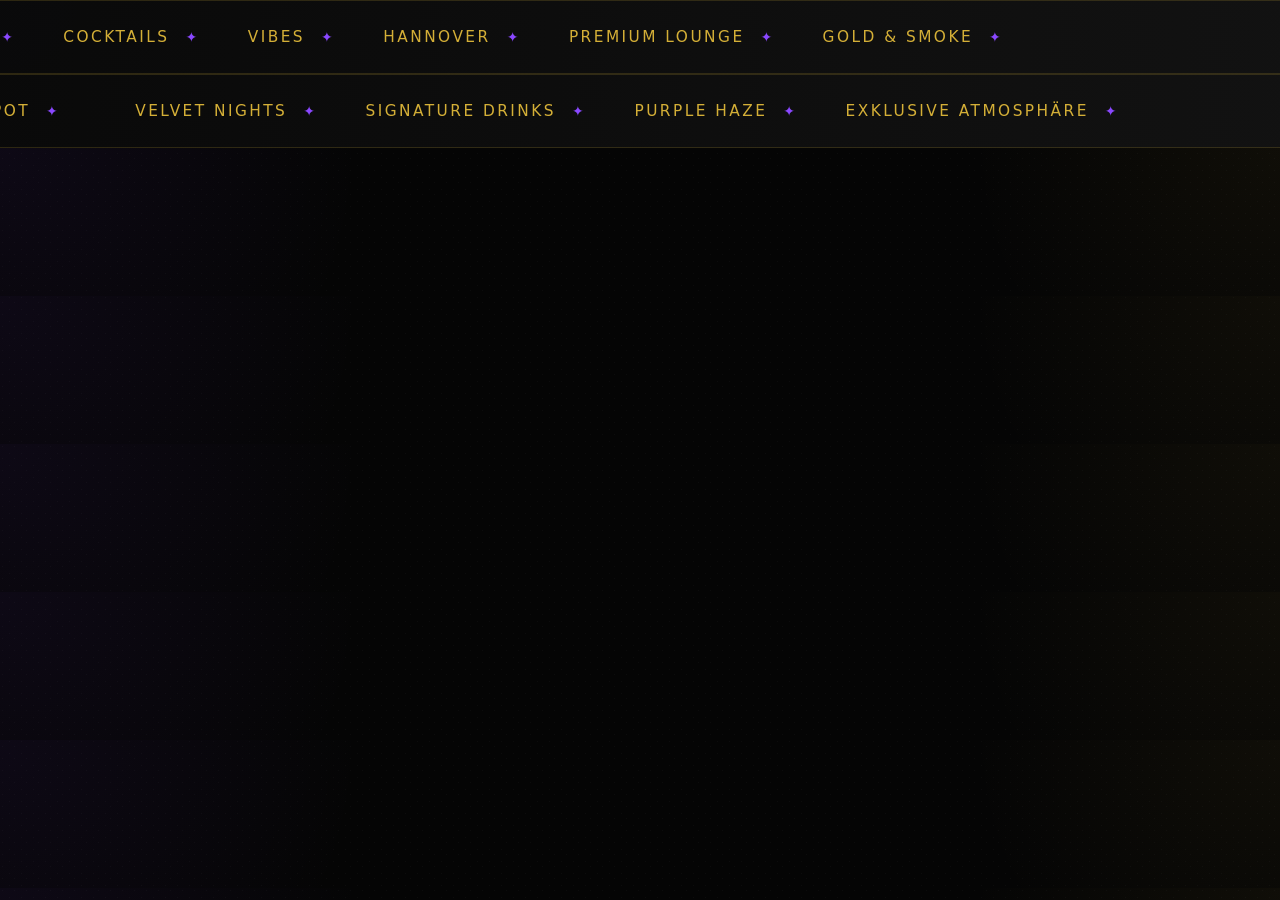
==== commit 0918207d: "Add files via upload" ====
--- a/index.html
+++ b/index.html
@@ -5,8 +5,8 @@
     <link rel="icon" type="image/svg+xml" href="/favicon.svg" />
     <meta name="viewport" content="width=device-width, initial-scale=1.0" />
     <title>velvet-lounge</title>
-    <script type="module" crossorigin src="/assets/index-CAt1O1GS.js"></script>
-    <link rel="stylesheet" crossorigin href="/assets/index-CMOAJSVS.css">
+    <script type="module" crossorigin src="/assets/index-BYBQ1xlT.js"></script>
+    <link rel="stylesheet" crossorigin href="/assets/index-Cas_9IyJ.css">
   </head>
   <body>
     <div id="root"></div>
--- a/assets/index-Cas_9IyJ.css
+++ b/assets/index-Cas_9IyJ.css
@@ -0,0 +1 @@
+:root{--bg:#050505;--bg-soft:#0b0b0b;--bg-panel:#101010;--text:#f5f1e8;--muted:#f5f1e89e;--muted-2:#f5f1e86b;--gold:#d4af37;--gold-soft:#f0d37a;--gold-line:#d4af372e;--purple:#7c3aed;--purple-soft:#7c3aed2e;--white-line:#ffffff0f;--radius:18px;--container:1280px;--shadow:0 30px 80px #00000073}*{box-sizing:border-box}html{scroll-behavior:smooth;scrollbar-width:thin}body{background:radial-gradient(circle at top left, #7c3aed12, transparent 28%), radial-gradient(circle at top right, #d4af370d, transparent 24%), var(--bg);color:var(--text);-webkit-font-smoothing:antialiased;-moz-osx-font-smoothing:grayscale;margin:0;font-family:Inter,system-ui,sans-serif;overflow-x:hidden}a{color:inherit;text-decoration:none}button{font:inherit}img,video{max-width:100%;display:block}.noise-layer{pointer-events:none;z-index:0;opacity:.03;background-image:radial-gradient(circle at 20% 20%,#fff .4px,#0000 .4px),radial-gradient(circle at 80% 80%,#fff .35px,#0000 .35px);background-size:12px 12px;position:fixed;inset:0}.app-shell,main,section,footer,header{z-index:1;position:relative}.container{width:min(var(--container), calc(100% - 40px));margin:0 auto}.container.narrow{width:min(980px,100% - 40px)}.eyebrow,.section-kicker{color:var(--gold);text-transform:uppercase;letter-spacing:.35em;align-items:center;gap:12px;margin-bottom:18px;font-size:11px;font-weight:500;display:inline-flex}.section-kicker:before{content:"";background:var(--gold);opacity:.7;width:34px;height:1px}.mega-title{letter-spacing:-.04em;text-transform:uppercase;color:var(--text);margin:0;font-family:Playfair Display,Georgia,serif;font-size:clamp(44px,7vw,90px);line-height:.98}.animated-header.center{text-align:center}.animated-header-bottom{gap:24px;margin-top:22px;display:grid}.animated-header-line{background:linear-gradient(90deg, var(--gold), transparent);opacity:.5;width:100%;height:1px}.animated-header.center .animated-header-line{width:min(720px,100%);margin:0 auto}.value-lines{flex-direction:column;gap:10px;display:flex}.animated-header.center .value-lines{align-items:center}.animated-line{color:var(--muted);letter-spacing:.22em;text-transform:uppercase;font-size:clamp(15px,2vw,20px);line-height:1.5;display:block}.btn{letter-spacing:.18em;text-transform:uppercase;border-radius:999px;justify-content:center;align-items:center;min-height:54px;padding:0 28px;font-size:12px;font-weight:600;transition:transform .35s,box-shadow .35s,background .35s,color .35s,border-color .35s;display:inline-flex}.btn:hover{transform:translateY(-2px)}.btn-gold{background:linear-gradient(135deg, var(--gold-soft), var(--gold));color:#090909;box-shadow:0 14px 40px #d4af373d}.btn-gold:hover{box-shadow:0 22px 60px #d4af3752}.btn-ghost{color:var(--gold);-webkit-backdrop-filter:blur(8px);backdrop-filter:blur(8px);background:#ffffff05;border:1px solid #d4af3747}.btn-ghost:hover{border-color:var(--gold);background:#d4af3714}.navbar{z-index:1000;-webkit-backdrop-filter:blur(18px)saturate(1.2);backdrop-filter:blur(18px)saturate(1.2);background:#0505056b;border:1px solid #ffffff0f;border-radius:24px;justify-content:space-between;align-items:center;width:min(1280px,100% - 24px);height:72px;padding:0 20px;transition:background .35s,border-color .35s,transform .35s;display:flex;position:fixed;top:18px;left:50%;transform:translate(-50%)}.navbar.is-scrolled{background:#050505c7;border-color:#d4af371f}.nav-brand{align-items:center;gap:12px;display:flex}.nav-brand img{object-fit:cover;border-radius:50%;width:44px;height:44px;box-shadow:0 0 24px #d4af372e}.nav-brand span{color:var(--gold);letter-spacing:.2em;text-transform:uppercase;font-family:Playfair Display,Georgia,serif;font-size:24px}.nav-links{align-items:center;gap:28px;display:flex}.nav-links a{color:var(--muted);letter-spacing:.22em;text-transform:uppercase;font-size:12px;transition:color .3s}.nav-links a:hover{color:var(--gold)}.nav-cta{border:1px solid #d4af3747;border-radius:999px;padding:14px 22px;color:var(--gold)!important}.nav-burger{cursor:pointer;background:#ffffff05;border:1px solid #d4af372e;border-radius:50%;flex-direction:column;justify-content:center;align-items:center;gap:5px;width:46px;height:46px;display:none}.nav-burger span{background:var(--gold);width:18px;height:1.5px;transition:all .3s}.nav-burger.active span:first-child{transform:translateY(6px)rotate(45deg)}.nav-burger.active span:nth-child(2){opacity:0}.nav-burger.active span:nth-child(3){transform:translateY(-6px)rotate(-45deg)}.mobile-menu{z-index:999;-webkit-backdrop-filter:blur(20px);backdrop-filter:blur(20px);opacity:0;pointer-events:none;background:#050505f2;flex-direction:column;justify-content:center;align-items:center;gap:24px;transition:all .35s;display:flex;position:fixed;inset:0}.mobile-menu.active{opacity:1;pointer-events:auto}.mobile-menu a{letter-spacing:.12em;text-transform:uppercase;font-family:Playfair Display,Georgia,serif;font-size:28px}.mobile-cta{color:var(--gold);border:1px solid #d4af374d;border-radius:999px;margin-top:10px;padding:16px 26px}.hero-section{align-items:end;min-height:100vh;padding:140px 0 54px;display:flex;position:relative;overflow:clip}.hero-video-wrap{position:absolute;inset:0}.hero-video{object-fit:cover;width:100%;height:100%}.hero-overlay{background:linear-gradient(#05050526,#0505051a 38%,#050505b3 100%),radial-gradient(circle at 18% 22%,#7c3aed24,#0000 30%),radial-gradient(circle at 82% 20%,#d4af371a,#0000 24%);position:absolute;inset:0}.hero-glow{filter:blur(90px);opacity:.3;border-radius:50%;width:36vw;height:36vw;position:absolute}.hero-glow-left{background:#7c3aed3d;bottom:10vh;left:-10vw}.hero-glow-right{background:#d4af3729;top:10vh;right:-10vw}.hero-grid{grid-template-columns:1.3fr .7fr;align-items:end;gap:40px;display:grid}.hero-logo{object-fit:cover;border-radius:50%;width:104px;height:104px;margin-bottom:18px;box-shadow:0 0 42px #d4af373d}.hero-title{letter-spacing:-.05em;text-transform:uppercase;max-width:980px;margin:0;font-family:Playfair Display,Georgia,serif;font-size:clamp(52px,8vw,120px);line-height:.9}.hero-char{color:#f7f2e7;text-shadow:0 12px 40px #00000059;display:inline-block}.hero-subtitle-line{color:var(--gold);letter-spacing:.36em;text-transform:uppercase;opacity:.9;font-size:clamp(15px,2.4vw,24px)}.hero-desc{color:#f5f1e8c7;max-width:650px;margin:22px 0 0;font-size:clamp(15px,1.6vw,18px);line-height:1.8}.hero-side{justify-content:end;align-items:end;display:flex}.hero-side-badge{-webkit-backdrop-filter:blur(14px);backdrop-filter:blur(14px);background:#08080857;border:1px solid #d4af3729;border-radius:22px;flex-direction:column;gap:8px;min-width:260px;padding:22px 24px;display:inline-flex;box-shadow:inset 0 1px #ffffff0f}.hero-side-badge span{color:var(--text);letter-spacing:.04em;font-size:clamp(16px,2vw,24px);font-weight:300}.scroll-indicator{z-index:3;place-items:center;width:24px;height:60px;display:grid;position:absolute;bottom:18px;left:50%;transform:translate(-50%)}.scroll-indicator span{background:linear-gradient(to bottom, var(--gold), transparent);width:1px;height:42px;animation:2s ease-in-out infinite scrollPulse}@keyframes scrollPulse{0%,to{opacity:.3;transform:scaleY(.6)}50%{opacity:1;transform:scaleY(1)}}.marquee-wrap{border-top:1px solid var(--gold-line);border-bottom:1px solid var(--gold-line);background:linear-gradient(90deg,#0a0a0af2,#121212fa);overflow:hidden}.marquee-track{white-space:nowrap;align-items:center;min-height:96px;display:flex}.marquee-item{color:var(--gold);text-transform:uppercase;letter-spacing:.22em;align-items:center;gap:24px;padding:0 34px;font-size:clamp(16px,2vw,24px);font-weight:300;display:inline-flex}.experience-grid{grid-template-columns:.95fr 1.05fr;align-items:start;gap:40px;display:grid}.experience-images{grid-template-columns:1fr 1fr;grid-auto-rows:240px;gap:12px;display:grid}.experience-image-card{background:var(--bg-panel);box-shadow:var(--shadow);border:1px solid #d4af371a;border-radius:22px;overflow:hidden}.experience-image-card img{object-fit:cover;width:100%;height:100%;transition:transform .9s}.experience-image-card:hover img{transform:scale(1.05)}.experience-image-card.card-1{grid-column:1/-1}.experience-copy{flex-direction:column;gap:28px;display:flex}.experience-stats{flex-wrap:wrap;gap:18px;display:flex}.experience-stats>div{background:linear-gradient(#ffffff04,#ffffff03),#0a0a0a99;border:1px solid #d4af371f;border-radius:18px;min-width:160px;padding:22px 20px}.experience-stats strong{color:var(--gold);font-family:Playfair Display,Georgia,serif;font-size:38px;display:block}.experience-stats span{color:var(--muted);text-transform:uppercase;letter-spacing:.14em;margin-top:6px;font-size:12px;display:block}.quote-box{background:linear-gradient(#7c3aed12,#ffffff03),#0a0a0aad;border:1px solid #7c3aed24;border-radius:22px;margin-top:8px;padding:26px}.quote-content p{color:var(--text);margin:0;font-family:Playfair Display,Georgia,serif;font-size:clamp(22px,2.8vw,34px);line-height:1.18}.quote-btn{color:var(--gold);cursor:pointer;background:0 0;border:1px solid #d4af3738;border-radius:999px;align-items:center;gap:10px;min-height:46px;margin-top:20px;padding:0 18px;display:inline-flex}.shisha-section{overflow:hidden}.shisha-grid{grid-template-columns:repeat(4,minmax(0,1fr));gap:16px;margin-top:34px;display:grid}.shisha-card{background:radial-gradient(circle at 100% 0,#7c3aed14,#0000 35%),linear-gradient(#ffffff04,#ffffff03),#0c0c0cf2;border:1px solid #d4af371f;border-radius:18px;min-height:148px;padding:22px;transition:transform .35s,border-color .35s,box-shadow .35s;position:relative;overflow:hidden}.shisha-card:hover{border-color:#d4af3738;transform:translateY(-4px);box-shadow:0 24px 60px #00000057}.shisha-smoke{filter:blur(16px);opacity:0;background:radial-gradient(circle,#ffffff0d,#0000 60%);border-radius:50%;width:90px;height:90px;transition:opacity .4s;position:absolute;top:-25px;right:-10px}.shisha-card:hover .shisha-smoke{opacity:1}.shisha-card h3{color:var(--text);margin:0;font-family:Playfair Display,Georgia,serif;font-size:24px}.shisha-card p{color:var(--gold);margin:12px 0 0;font-size:16px;font-weight:600}.shisha-extra-row{justify-content:center;margin-top:28px;display:flex}.shisha-extra-card{text-align:center;background:linear-gradient(#7c3aed0f,#ffffff03),#0a0a0acc;border:1px solid #7c3aed29;border-radius:18px;min-width:280px;padding:20px 24px}.shisha-extra-card span{color:var(--muted);letter-spacing:.18em;text-transform:uppercase;font-size:11px;display:block}.shisha-extra-card strong{color:var(--text);margin-top:8px;font-family:Playfair Display,Georgia,serif;font-size:22px;display:block}.shisha-extra-card p{color:var(--gold);margin:8px 0 0;font-weight:700}.cocktails-grid{grid-template-columns:repeat(3,minmax(0,1fr));gap:20px;margin-top:34px;display:grid}.cocktail-card{box-shadow:var(--shadow);background:#0c0c0ce6;border:1px solid #d4af371a;border-radius:22px;transition:transform .4s,border-color .4s;overflow:hidden}.cocktail-card:hover{border-color:#d4af3738;transform:translateY(-6px)}.cocktail-image-wrap{aspect-ratio:1;overflow:hidden}.cocktail-image-wrap img{object-fit:cover;width:100%;height:100%;transition:transform 1s}.cocktail-card:hover .cocktail-image-wrap img{transform:scale(1.06)}.cocktail-info{padding:22px}.cocktail-info h3{margin:0;font-family:Playfair Display,Georgia,serif;font-size:28px}.cocktail-info p{color:var(--muted);min-height:48px;margin:10px 0 14px;line-height:1.7}.cocktail-info strong{color:var(--gold);font-size:18px}.drinks-tabs{flex-wrap:wrap;justify-content:center;gap:10px;margin-top:34px;display:flex}.drink-tab{color:var(--muted);cursor:pointer;text-transform:uppercase;letter-spacing:.16em;background:#ffffff04;border:1px solid #d4af3724;border-radius:999px;min-height:46px;padding:0 18px;font-size:11px;transition:all .3s}.drink-tab.active,.drink-tab:hover{color:var(--gold);background:#d4af370f;border-color:#d4af3747}.drink-panel{background:linear-gradient(#ffffff04,#ffffff03),#0a0a0abf;border:1px solid #ffffff0f;border-radius:22px;margin-top:24px;padding:24px}.drink-row{border-bottom:1px solid #ffffff0d;justify-content:space-between;gap:18px;padding:16px 0;display:flex}.drink-row:last-child{border-bottom:0}.drink-row span{color:var(--text);font-size:18px}.drink-row strong{color:var(--gold);white-space:nowrap}.bottles-grid{grid-template-columns:repeat(4,minmax(0,1fr));gap:18px;margin-top:34px;display:grid}.bottle-card{background:radial-gradient(circle at top,#d4af370f,#0000 40%),#0b0b0bf2;border:1px solid #d4af371f;border-radius:22px;padding:28px 22px;transition:transform .35s,border-color .35s}.bottle-card:hover{border-color:#d4af373d;transform:translateY(-4px)}.bottle-type{color:var(--muted-2);text-transform:uppercase;letter-spacing:.16em;font-size:11px;display:inline-block}.bottle-card h3{margin:12px 0 10px;font-family:Playfair Display,Georgia,serif;font-size:28px}.bottle-card strong{color:var(--gold);font-size:24px}.gallery-grid{columns:4;column-gap:16px;margin-top:34px}.gallery-card{cursor:pointer;background:0 0;border:0;border-radius:18px;width:100%;margin-bottom:16px;padding:0;position:relative;overflow:hidden}.gallery-card img{border-radius:18px;width:100%;transition:transform .9s}.gallery-card:hover img{transform:scale(1.05)}.gallery-card span{color:var(--gold);text-transform:uppercase;letter-spacing:.16em;opacity:0;font-size:11px;transition:all .35s;position:absolute;bottom:14px;left:16px;transform:translateY(10px)}.gallery-card:after{content:"";opacity:0;background:linear-gradient(#0000 55%,#05050599);transition:all .35s;position:absolute;inset:0}.gallery-card:hover:after,.gallery-card:hover span{opacity:1;transform:translateY(0)}.contact-grid{grid-template-columns:.95fr 1.05fr;align-items:stretch;gap:26px;display:grid}.contact-details{margin-top:20px}.contact-details p{color:var(--muted);margin:0 0 10px;font-size:18px}.contact-actions{flex-wrap:wrap;gap:12px;margin-top:26px;display:flex}.map-wrap{min-height:540px;box-shadow:var(--shadow);border:1px solid #d4af371a;border-radius:24px;overflow:hidden}.map-wrap iframe{filter:grayscale()invert(.95)contrast(1.05)brightness(.55)sepia(.3)hue-rotate(170deg);border:0;width:100%;height:100%;min-height:540px}.footer{background:#060606;border-top:1px solid #d4af3714;padding:54px 0 18px}.footer-grid{grid-template-columns:1.2fr .8fr .8fr;gap:28px;display:grid}.footer-brand img{object-fit:cover;border-radius:50%;width:62px;height:62px;box-shadow:0 0 24px #d4af372e}.footer-brand p{color:var(--muted);margin:16px 0 0;line-height:1.8}.footer h4{color:var(--gold);text-transform:uppercase;letter-spacing:.18em;margin:0 0 16px;font-size:12px}.footer a,.footer span{color:var(--muted);margin-bottom:10px;display:block}.footer-bottom{width:min(var(--container), calc(100% - 40px));text-align:center;color:var(--muted-2);letter-spacing:.18em;text-transform:uppercase;border-top:1px solid #ffffff0d;margin:36px auto 0;padding-top:20px;font-size:11px}.lightbox{z-index:1200;background:#050505eb;place-items:center;padding:24px;display:grid;position:fixed;inset:0}.lightbox img{border-radius:18px;max-width:min(1100px,92vw);max-height:86vh}.lightbox-close{width:46px;height:46px;color:var(--gold);cursor:pointer;background:#ffffff05;border:1px solid #d4af3738;border-radius:50%;position:absolute;top:20px;right:20px}@media (width<=1180px){.hero-grid,.experience-grid,.contact-grid{grid-template-columns:1fr}.hero-side{justify-content:start}.shisha-grid,.bottles-grid{grid-template-columns:repeat(3,minmax(0,1fr))}.cocktails-grid{grid-template-columns:repeat(2,minmax(0,1fr))}.gallery-grid{columns:3}}@media (width<=860px){.navbar{height:66px;top:12px}.nav-links{display:none}.nav-burger{display:inline-flex}.section{padding:92px 0}.hero-section{min-height:100svh;padding-top:120px}.hero-actions{flex-direction:column;align-items:start}.experience-images{grid-auto-rows:180px}.shisha-grid,.bottles-grid{grid-template-columns:repeat(2,minmax(0,1fr))}.gallery-grid{columns:2}.footer-grid{grid-template-columns:1fr}}@media (width<=560px){.container,.footer-bottom{width:calc(100% - 24px)}.hero-title{font-size:clamp(42px,16vw,72px)}.hero-subtitle-line{letter-spacing:.2em}.hero-side-badge{min-width:100%}.animated-line{letter-spacing:.14em;font-size:14px}.shisha-grid,.cocktails-grid,.bottles-grid{grid-template-columns:1fr}.gallery-grid{columns:1}.drink-row span,.contact-details p{font-size:16px}}.hero-section{align-items:center;min-height:100svh;padding:120px 0 40px;display:flex;overflow:hidden}.hero-image-wrap{position:absolute;inset:0}.hero-image{object-fit:cover;width:100%;height:100%}.hero-simple-layout{z-index:2;align-items:center;min-height:calc(100svh - 160px);display:flex;position:relative}.hero-main{max-width:620px}.hero-kicker-wrap{align-items:center;gap:12px;margin-bottom:16px;display:flex}.hero-mini-logo{object-fit:cover;border-radius:50%;width:54px;height:54px;box-shadow:0 0 20px #d4af372e}.hero-kicker{color:var(--gold);letter-spacing:.32em;text-transform:uppercase;margin:0;font-size:11px}.hero-title-fixed{flex-direction:column;gap:0;max-width:100%;margin:0;display:flex}.hero-title-line{line-height:.92;display:block}.hero-title-line .hero-char{color:#f6f0e5;text-shadow:0 12px 40px #00000061;font-family:Playfair Display,Georgia,serif;font-size:clamp(56px,9vw,130px);display:inline-block}.hero-subtitle{margin:18px 0 0}.hero-subtitle-line{color:var(--gold);letter-spacing:.28em;text-transform:uppercase;font-size:clamp(14px,1.8vw,22px);display:inline-block}.hero-desc{color:#f5f1e8cc;max-width:560px;margin-top:20px;font-size:clamp(15px,1.3vw,18px);line-height:1.8}.hero-actions{flex-wrap:wrap;gap:14px;margin-top:28px;display:flex}.navbar{width:min(1280px,100% - 22px);height:68px;padding:0 16px}.nav-brand img{width:40px;height:40px}.nav-brand span{letter-spacing:.22em;font-size:18px}.mobile-menu{justify-content:flex-start;gap:18px;padding:100px 20px 28px}.mobile-menu a{letter-spacing:.16em;font-size:18px}.mobile-cta{text-align:center;width:100%;max-width:320px;padding:18px 20px;font-size:16px;line-height:1.2}.marquee-wrap{overflow:hidden}.marquee-track{min-height:72px}.marquee-item{letter-spacing:.16em;gap:16px;padding:0 24px;font-size:clamp(12px,1.2vw,18px)}.marquee-icon{color:#8a48ff;font-size:14px}.section{padding:90px 0}.experience-grid{align-items:center}.experience-copy{gap:24px}.experience-stats{margin-top:4px}.clean-grid{margin-top:28px}.fixed-card{flex-direction:column;justify-content:center;min-height:120px;display:flex}.fixed-card h3{margin:0;font-size:22px;line-height:1.15}.fixed-card p{margin-top:10px;font-size:16px}.better-extra-card{min-width:260px;margin-top:10px}.cocktails-grid,.drinks-tabs{margin-top:28px}.drink-panel{margin-top:18px}.contact-grid{align-items:start}@media (width<=860px){.section{padding:72px 0}.hero-section{align-items:end;min-height:100svh;padding:100px 0 36px}.hero-simple-layout{align-items:end;min-height:auto;padding-bottom:20px}.hero-main{max-width:100%}.hero-kicker-wrap{margin-bottom:12px}.hero-mini-logo{width:46px;height:46px}.hero-kicker{letter-spacing:.22em;font-size:10px}.hero-title-line .hero-char{font-size:clamp(48px,15vw,78px)}.hero-subtitle-line{letter-spacing:.16em;font-size:14px;line-height:1.5}.hero-desc{max-width:100%;margin-top:14px;font-size:15px;line-height:1.65}.hero-actions{flex-direction:column;align-items:stretch;gap:10px}.hero-actions .btn{width:100%;min-height:52px}.scroll-indicator{bottom:10px}.marquee-track{min-height:58px}.marquee-item{letter-spacing:.12em;gap:12px;padding:0 18px;font-size:11px}.experience-images{grid-template-columns:1fr;grid-auto-rows:220px}.experience-image-card.card-1{grid-column:auto}.experience-stats{grid-template-columns:1fr;display:grid}.shisha-grid{grid-template-columns:1fr;gap:12px}.fixed-card{min-height:96px;padding:18px}.fixed-card h3{font-size:20px}.fixed-card p{font-size:15px}.shisha-extra-row{justify-content:stretch}.better-extra-card{width:100%;min-width:100%;margin-top:4px}.cocktails-grid{grid-template-columns:1fr;gap:16px}.cocktail-info h3{font-size:24px}.drink-row{padding:14px 0}.drink-row span{max-width:70%;font-size:15px}.drink-row strong{font-size:14px}.bottles-grid{grid-template-columns:1fr}.gallery-grid{columns:1}.contact-actions{flex-direction:column}.contact-actions .btn{width:100%}.map-wrap,.map-wrap iframe{min-height:320px}}@media (width<=480px){.container,.footer-bottom{width:calc(100% - 20px)}.navbar{border-radius:20px;height:64px;top:10px}.nav-brand span{letter-spacing:.18em;font-size:16px}.nav-burger{width:42px;height:42px}.hero-title-line .hero-char{font-size:clamp(42px,14vw,64px)}.hero-subtitle-line{font-size:13px}.hero-desc{font-size:14px}.mobile-menu a{font-size:17px}.mobile-cta{padding:16px 18px;font-size:15px}.mega-title{font-size:clamp(34px,12vw,54px)}.animated-line{letter-spacing:.1em;font-size:13px}}.hero-image-wrap{display:block;position:absolute;inset:0}.hero-instagram{color:var(--gold);letter-spacing:.08em;border-bottom:1px solid #d4af3740;align-items:center;width:fit-content;margin-top:18px;padding-bottom:4px;font-size:14px;text-decoration:none;transition:opacity .25s;display:inline-flex}.hero-instagram:hover{opacity:.8}@media (width>=769px){.hero-section{align-items:center;min-height:100vh;padding:120px 0 48px}.hero-simple-layout{align-items:center;min-height:calc(100vh - 168px)}.hero-main{max-width:560px;padding-top:20px}.hero-title-line .hero-char{font-size:clamp(72px,8vw,126px)}.hero-desc{max-width:520px}.hero-actions{margin-top:24px}.scroll-indicator{bottom:18px}}@media (width<=768px){.hero-main{max-width:100%}.hero-instagram{margin-top:14px;font-size:13px}.scroll-indicator{display:none}}.reservation-form-wrap{-webkit-backdrop-filter:blur(10px);backdrop-filter:blur(10px);background:#0a0a0aa6;border:1px solid #d4af3726;border-radius:24px;margin-top:32px;padding:24px}.reservation-form{width:100%}.reservation-grid{grid-template-columns:repeat(2,minmax(0,1fr));gap:16px;display:grid}.reservation-form input{color:#f5f0e6;background:#ffffff08;border:1px solid #d4af3726;border-radius:16px;outline:none;width:100%;height:58px;padding:0 18px;font-size:15px}.reservation-form input:focus{border-color:#d4af3773;box-shadow:0 0 0 1px #d4af3733}.reservation-submit{color:#111;cursor:pointer;background:linear-gradient(135deg,#d4af37,#f0d060);border:none;border-radius:999px;width:100%;height:58px;margin-top:18px;font-size:15px;font-weight:700}.reservation-submit:disabled{opacity:.7;cursor:not-allowed}.reservation-message{color:#d4af37;margin-top:14px;font-size:14px}@media (width<=768px){.reservation-grid{grid-template-columns:1fr}.reservation-form-wrap{border-radius:20px;padding:18px}.reservation-form input,.reservation-submit{height:54px}}.admin-shell{color:#f5f5f5;background:#070709;grid-template-columns:270px 1fr;min-height:100vh;display:grid}.admin-sidebar{background:linear-gradient(#090909,#0d0b10);border-right:1px solid #d4af371f;height:100vh;padding:28px 18px;position:sticky;top:0}.admin-sidebar-brand{color:#d4af37;letter-spacing:.12em;margin-bottom:30px;font-size:22px;font-weight:700}.admin-sidebar-nav{gap:10px;display:grid}.admin-sidebar-link{color:#ffffffbf;border:1px solid #0000;border-radius:14px;padding:12px 14px;text-decoration:none;transition:all .25s}.admin-sidebar-link:hover,.admin-sidebar-link.active{color:#111;background:#d4af37;border-color:#d4af37}.admin-main{min-width:0}.admin-topbar{-webkit-backdrop-filter:blur(10px);backdrop-filter:blur(10px);z-index:20;background:#0a0a0ab8;border-bottom:1px solid #d4af371f;justify-content:space-between;align-items:center;gap:20px;padding:24px 28px;display:flex;position:sticky;top:0}.admin-topbar-title{color:#f6e7b0;margin:0;font-size:28px}.admin-topbar-subtitle{color:#fff9;margin:6px 0 0}.admin-logout-btn{color:#d4af37;cursor:pointer;background:0 0;border:1px solid #d4af3766;border-radius:999px;padding:12px 18px}.admin-logout-btn:hover{color:#111;background:#d4af37}.admin-content{padding:28px}.admin-page h2{color:#f6e7b0;margin-top:0}.admin-page p{color:#ffffffad}.admin-login-page{background:radial-gradient(circle at top,#d4af371f,#0000 35%),linear-gradient(#060606,#0b0910);place-items:center;min-height:100vh;padding:20px;display:grid}.admin-login-card{background:#0c0c0ef0;border:1px solid #d4af3724;border-radius:28px;width:100%;max-width:460px;padding:28px;box-shadow:0 20px 80px #00000073}.admin-login-card h1{color:#f6e7b0;margin:0 0 8px}.admin-login-card p{color:#ffffff9e;margin:0 0 20px}.admin-login-card input{color:#fff;background:#0c0c10;border:1px solid #d4af3724;border-radius:14px;outline:none;width:100%;margin-bottom:14px;padding:14px 16px}.admin-login-card input:focus{border-color:#d4af378c}.admin-login-card button{color:#111;cursor:pointer;background:#d4af37;border:none;border-radius:14px;width:100%;padding:14px 16px;font-weight:700}.admin-login-message{color:#ffb4b4;margin-top:14px}@media (width<=900px){.admin-shell{grid-template-columns:1fr}.admin-sidebar{border-bottom:1px solid #d4af371f;border-right:0;height:auto;position:relative}.admin-topbar,.admin-content{padding:18px 16px}}.admin-stats-grid{grid-template-columns:repeat(5,minmax(0,1fr));gap:16px;margin:20px 0 24px;display:grid}.admin-stat-card,.admin-panel,.admin-form-card{background:#0e0e12eb;border:1px solid #d4af371f;border-radius:22px;padding:18px}.admin-stat-card span{color:#ffffff9e;margin-bottom:10px;display:block}.admin-stat-card strong{color:#f6e7b0;font-size:28px}.admin-panel h3{color:#f6e7b0;margin-top:0}.admin-table-wrap{overflow-x:auto}.admin-table{border-collapse:collapse;width:100%}.admin-table th,.admin-table td{text-align:left;border-bottom:1px solid #d4af3714;padding:14px 12px}.admin-table th{color:#f6e7b0;font-weight:700}.admin-table td{color:#ffffffc7}.admin-form-grid{grid-template-columns:repeat(3,minmax(0,1fr));gap:14px;display:grid}.admin-form-card input,.admin-form-card textarea,.admin-form-card select{color:#fff;background:#0c0c10;border:1px solid #d4af3724;border-radius:14px;outline:none;width:100%;padding:14px 16px}.admin-form-card input:focus,.admin-form-card textarea:focus,.admin-form-card select:focus{border-color:#d4af378c}.admin-form-actions,.admin-action-row{flex-wrap:wrap;gap:10px;margin-top:14px;display:flex}.admin-primary-btn,.admin-secondary-btn,.admin-danger-btn{cursor:pointer;border:1px solid #0000;border-radius:999px;padding:10px 16px}.admin-primary-btn{color:#111;background:#d4af37}.admin-secondary-btn{color:#d4af37;background:0 0;border-color:#d4af3759}.admin-danger-btn{color:#ff8f8f;background:0 0;border-color:#ff8f8f59}@media (width<=1200px){.admin-stats-grid{grid-template-columns:repeat(2,minmax(0,1fr))}}@media (width<=900px){.admin-form-grid,.admin-stats-grid{grid-template-columns:1fr}}.admin-form-grid-2{grid-template-columns:repeat(2,minmax(0,1fr))}.admin-checkbox{color:#fffc;align-items:center;gap:10px;margin-top:14px;display:inline-flex}.admin-gallery-grid{grid-template-columns:repeat(3,minmax(0,1fr));gap:18px;margin-top:20px;display:grid}.admin-gallery-card{background:#0e0e12eb;border:1px solid #d4af371f;border-radius:22px;overflow:hidden}.admin-gallery-card img{object-fit:cover;width:100%;height:220px;display:block}.admin-gallery-card-body{gap:8px;padding:16px;display:grid}.admin-gallery-card-body strong{color:#f6e7b0}.admin-gallery-card-body span{color:#ffffffa8}@media (width<=900px){.admin-form-grid-2,.admin-gallery-grid{grid-template-columns:1fr}}.reservation-form input[type=date],.reservation-form input[type=time]{appearance:none;box-sizing:border-box;letter-spacing:0;border-radius:32px;align-items:center;width:100%;height:96px;min-height:96px;padding:0 24px;font-size:16px;font-weight:400;line-height:1;display:flex}.reservation-form input[type=date]::-webkit-date-and-time-value{text-align:left;height:96px;min-height:96px;font-size:16px;font-weight:400;line-height:96px}.reservation-form input[type=time]::-webkit-date-and-time-value{text-align:left;height:96px;min-height:96px;font-size:16px;font-weight:400;line-height:96px}.reservation-form input[type=date]::-webkit-calendar-picker-indicator{opacity:.9;cursor:pointer}.reservation-form input[type=time]::-webkit-calendar-picker-indicator{opacity:.9;cursor:pointer}.reservation-form input{box-sizing:border-box}.admin-upload-field{gap:8px;display:grid}.admin-upload-field input[type=file]{color:#fff;background:#0c0c10;border:1px solid #d4af3724;border-radius:14px;width:100%;padding:12px 14px}.admin-upload-field small{color:#fff9}.admin-image-preview{border:1px solid #d4af3724;border-radius:18px;max-width:260px;margin-top:14px;overflow:hidden}.admin-image-preview img{object-fit:cover;width:100%;height:180px;display:block}.admin-settings-preview-grid{grid-template-columns:repeat(3,minmax(0,1fr));gap:14px;margin-top:16px;display:grid}@media (width<=900px){.admin-settings-preview-grid{grid-template-columns:1fr}}
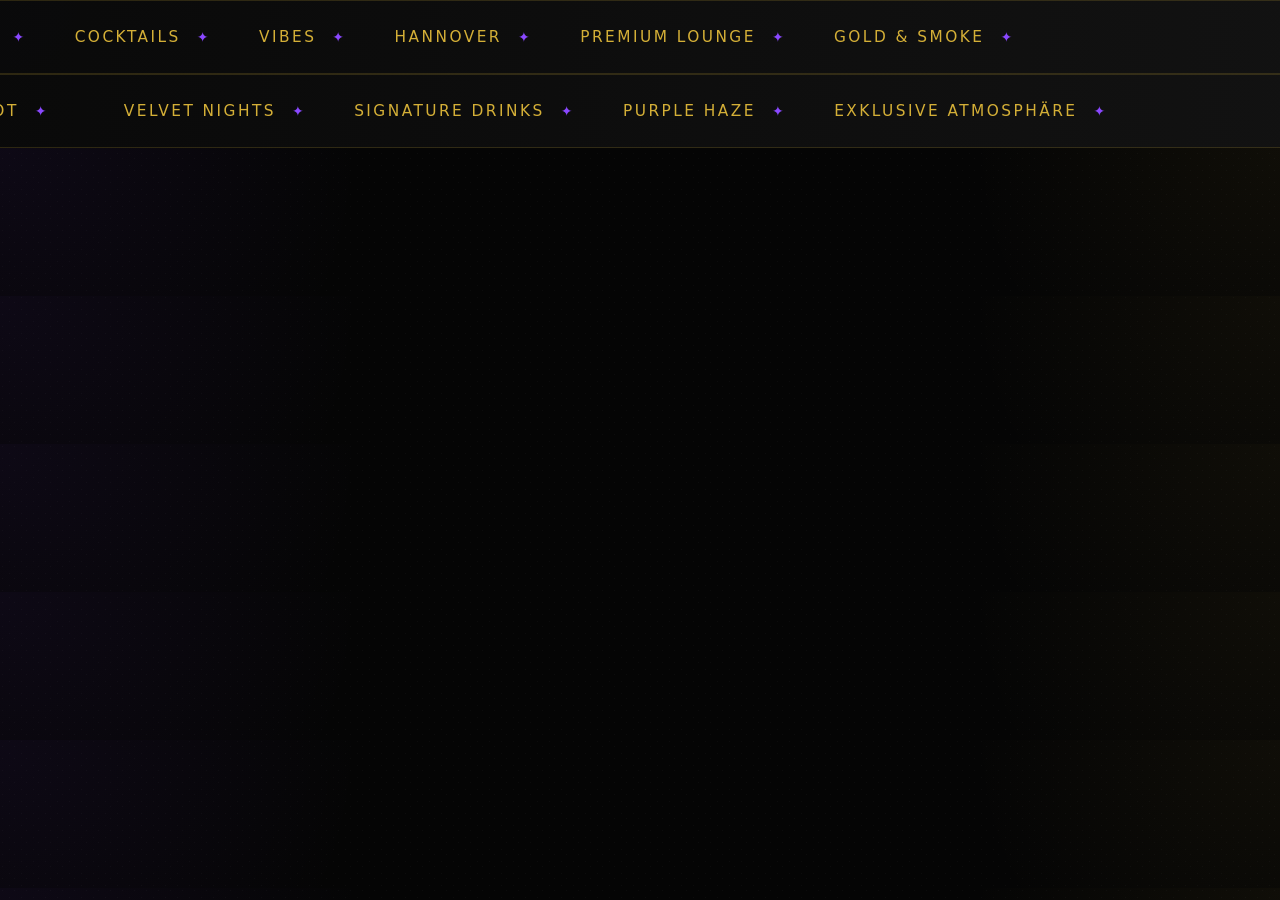
==== commit 5dd94dfc: "Add files via upload" ====
--- a/index.html
+++ b/index.html
@@ -5,8 +5,8 @@
     <link rel="icon" type="image/svg+xml" href="/favicon.svg" />
     <meta name="viewport" content="width=device-width, initial-scale=1.0" />
     <title>velvet-lounge</title>
-    <script type="module" crossorigin src="/assets/index-BYBQ1xlT.js"></script>
-    <link rel="stylesheet" crossorigin href="/assets/index-Cas_9IyJ.css">
+    <script type="module" crossorigin src="/assets/index-iXyYdyKb.js"></script>
+    <link rel="stylesheet" crossorigin href="/assets/index-DudU8QGZ.css">
   </head>
   <body>
     <div id="root"></div>
--- a/assets/index-DudU8QGZ.css
+++ b/assets/index-DudU8QGZ.css
@@ -0,0 +1 @@
+:root{--bg:#050505;--bg-soft:#0b0b0b;--bg-panel:#101010;--text:#f5f1e8;--muted:#f5f1e89e;--muted-2:#f5f1e86b;--gold:#d4af37;--gold-soft:#f0d37a;--gold-line:#d4af372e;--purple:#7c3aed;--purple-soft:#7c3aed2e;--white-line:#ffffff0f;--radius:18px;--container:1280px;--shadow:0 30px 80px #00000073}*{box-sizing:border-box}html{scroll-behavior:smooth;scrollbar-width:thin}body{background:radial-gradient(circle at top left, #7c3aed12, transparent 28%), radial-gradient(circle at top right, #d4af370d, transparent 24%), var(--bg);color:var(--text);-webkit-font-smoothing:antialiased;-moz-osx-font-smoothing:grayscale;margin:0;font-family:Inter,system-ui,sans-serif;overflow-x:hidden}a{color:inherit;text-decoration:none}button{font:inherit}img,video{max-width:100%;display:block}.noise-layer{pointer-events:none;z-index:0;opacity:.03;background-image:radial-gradient(circle at 20% 20%,#fff .4px,#0000 .4px),radial-gradient(circle at 80% 80%,#fff .35px,#0000 .35px);background-size:12px 12px;position:fixed;inset:0}.app-shell,main,section,footer,header{z-index:1;position:relative}.container{width:min(var(--container), calc(100% - 40px));margin:0 auto}.container.narrow{width:min(980px,100% - 40px)}.section{padding:90px 0}.eyebrow,.section-kicker{color:var(--gold);text-transform:uppercase;letter-spacing:.35em;align-items:center;gap:12px;margin-bottom:18px;font-size:11px;font-weight:500;display:inline-flex}.section-kicker:before{content:"";background:var(--gold);opacity:.7;width:34px;height:1px}.mega-title{letter-spacing:-.04em;text-transform:uppercase;color:var(--text);margin:0;font-family:Playfair Display,Georgia,serif;font-size:clamp(44px,7vw,90px);line-height:.98}.animated-header.center{text-align:center}.animated-header-bottom{gap:24px;margin-top:22px;display:grid}.animated-header-line{background:linear-gradient(90deg, var(--gold), transparent);opacity:.5;width:100%;height:1px}.animated-header.center .animated-header-line{width:min(720px,100%);margin:0 auto}.value-lines{flex-direction:column;gap:10px;display:flex}.animated-header.center .value-lines{align-items:center}.animated-line{color:var(--muted);letter-spacing:.22em;text-transform:uppercase;font-size:clamp(15px,2vw,20px);line-height:1.5;display:block}.btn{letter-spacing:.18em;text-transform:uppercase;border-radius:999px;justify-content:center;align-items:center;min-height:54px;padding:0 28px;font-size:12px;font-weight:600;transition:transform .35s,box-shadow .35s,background .35s,color .35s,border-color .35s;display:inline-flex}.btn:hover{transform:translateY(-2px)}.btn-gold{background:linear-gradient(135deg, var(--gold-soft), var(--gold));color:#090909;box-shadow:0 14px 40px #d4af373d}.btn-gold:hover{box-shadow:0 22px 60px #d4af3752}.btn-ghost{color:var(--gold);-webkit-backdrop-filter:blur(8px);backdrop-filter:blur(8px);background:#ffffff05;border:1px solid #d4af3747}.btn-ghost:hover{border-color:var(--gold);background:#d4af3714}.navbar{z-index:1000;-webkit-backdrop-filter:blur(18px)saturate(1.2);backdrop-filter:blur(18px)saturate(1.2);background:#0505056b;border:1px solid #ffffff0f;border-radius:24px;justify-content:space-between;align-items:center;width:min(1280px,100% - 22px);height:68px;padding:0 16px;transition:background .35s,border-color .35s,transform .35s;display:flex;position:fixed;top:18px;left:50%;transform:translate(-50%)}.navbar.is-scrolled{background:#050505c7;border-color:#d4af371f}.nav-brand{align-items:center;gap:12px;display:flex}.nav-brand img{object-fit:cover;border-radius:50%;width:40px;height:40px;box-shadow:0 0 24px #d4af372e}.nav-brand span{color:var(--gold);letter-spacing:.22em;text-transform:uppercase;font-family:Playfair Display,Georgia,serif;font-size:18px}.nav-links{align-items:center;gap:28px;display:flex}.nav-links a{color:var(--muted);letter-spacing:.22em;text-transform:uppercase;font-size:12px;transition:color .3s}.nav-links a:hover{color:var(--gold)}.nav-cta{border:1px solid #d4af3747;border-radius:999px;padding:14px 22px;color:var(--gold)!important}.nav-burger{cursor:pointer;background:#ffffff05;border:1px solid #d4af372e;border-radius:50%;flex-direction:column;justify-content:center;align-items:center;gap:5px;width:46px;height:46px;display:none}.nav-burger span{background:var(--gold);width:18px;height:1.5px;transition:all .3s}.nav-burger.active span:first-child{transform:translateY(6px)rotate(45deg)}.nav-burger.active span:nth-child(2){opacity:0}.nav-burger.active span:nth-child(3){transform:translateY(-6px)rotate(-45deg)}.mobile-menu{z-index:999;-webkit-backdrop-filter:blur(20px);backdrop-filter:blur(20px);opacity:0;pointer-events:none;background:#050505f2;flex-direction:column;justify-content:flex-start;align-items:center;gap:18px;padding:100px 20px 28px;transition:all .35s;display:flex;position:fixed;inset:0}.mobile-menu.active{opacity:1;pointer-events:auto}.mobile-menu a{letter-spacing:.16em;text-transform:uppercase;font-family:Playfair Display,Georgia,serif;font-size:18px}.mobile-cta{text-align:center;width:100%;max-width:320px;color:var(--gold);border:1px solid #d4af374d;border-radius:999px;margin-top:10px;padding:18px 20px;font-size:16px;line-height:1.2}.hero-section{align-items:center;min-height:100svh;padding:120px 0 40px;display:flex;position:relative;overflow:hidden}.hero-image-wrap{display:block;position:absolute;inset:0}.hero-image{object-fit:cover;width:100%;height:100%}.hero-video-wrap{position:absolute;inset:0}.hero-video{object-fit:cover;width:100%;height:100%}.hero-overlay{background:linear-gradient(#05050526,#0505051a 38%,#050505b3 100%),radial-gradient(circle at 18% 22%,#7c3aed24,#0000 30%),radial-gradient(circle at 82% 20%,#d4af371a,#0000 24%);position:absolute;inset:0}.hero-glow{filter:blur(90px);opacity:.3;border-radius:50%;width:36vw;height:36vw;position:absolute}.hero-glow-left{background:#7c3aed3d;bottom:10vh;left:-10vw}.hero-glow-right{background:#d4af3729;top:10vh;right:-10vw}.hero-grid{grid-template-columns:1.3fr .7fr;align-items:end;gap:40px;display:grid}.hero-simple-layout{z-index:2;align-items:center;min-height:calc(100svh - 160px);display:flex;position:relative}.hero-main{max-width:620px}.hero-logo{object-fit:cover;border-radius:50%;width:104px;height:104px;margin-bottom:18px;box-shadow:0 0 42px #d4af373d}.hero-kicker-wrap{align-items:center;gap:12px;margin-bottom:16px;display:flex}.hero-mini-logo{object-fit:cover;border-radius:50%;width:54px;height:54px;box-shadow:0 0 20px #d4af372e}.hero-kicker{color:var(--gold);letter-spacing:.32em;text-transform:uppercase;margin:0;font-size:11px}.hero-title{letter-spacing:-.05em;text-transform:uppercase;max-width:980px;margin:0;font-family:Playfair Display,Georgia,serif;font-size:clamp(52px,8vw,120px);line-height:.9}.hero-title-fixed{flex-direction:column;gap:0;max-width:100%;margin:0;display:flex}.hero-title-line{line-height:.92;display:block}.hero-title-line .hero-char{color:#f6f0e5;text-shadow:0 12px 40px #00000061;font-family:Playfair Display,Georgia,serif;font-size:clamp(56px,9vw,130px);display:inline-block}.hero-char{color:#f7f2e7;text-shadow:0 12px 40px #00000059;display:inline-block}.hero-subtitle{margin:18px 0 0}.hero-subtitle-line{color:var(--gold);letter-spacing:.28em;text-transform:uppercase;opacity:.9;font-size:clamp(14px,1.8vw,22px);display:inline-block}.hero-desc{color:#f5f1e8cc;max-width:560px;margin-top:20px;font-size:clamp(15px,1.3vw,18px);line-height:1.8}.hero-actions{flex-wrap:wrap;gap:14px;margin-top:28px;display:flex}.hero-side{justify-content:end;align-items:end;display:flex}.hero-side-badge{-webkit-backdrop-filter:blur(14px);backdrop-filter:blur(14px);background:#08080857;border:1px solid #d4af3729;border-radius:22px;flex-direction:column;gap:8px;min-width:260px;padding:22px 24px;display:inline-flex;box-shadow:inset 0 1px #ffffff0f}.hero-side-badge span{color:var(--text);letter-spacing:.04em;font-size:clamp(16px,2vw,24px);font-weight:300}.hero-instagram{color:var(--gold);letter-spacing:.08em;border-bottom:1px solid #d4af3740;align-items:center;width:fit-content;margin-top:18px;padding-bottom:4px;font-size:14px;text-decoration:none;transition:opacity .25s;display:inline-flex}.hero-instagram:hover{opacity:.8}.scroll-indicator{z-index:3;place-items:center;width:24px;height:60px;display:grid;position:absolute;bottom:18px;left:50%;transform:translate(-50%)}.scroll-indicator span{background:linear-gradient(to bottom, var(--gold), transparent);width:1px;height:42px;animation:2s ease-in-out infinite scrollPulse}@keyframes scrollPulse{0%,to{opacity:.3;transform:scaleY(.6)}50%{opacity:1;transform:scaleY(1)}}.marquee-wrap{border-top:1px solid var(--gold-line);border-bottom:1px solid var(--gold-line);background:linear-gradient(90deg,#0a0a0af2,#121212fa);overflow:hidden}.marquee-track{white-space:nowrap;align-items:center;min-height:72px;display:flex}.marquee-item{color:var(--gold);text-transform:uppercase;letter-spacing:.16em;align-items:center;gap:16px;padding:0 24px;font-size:clamp(12px,1.2vw,18px);font-weight:300;display:inline-flex}.marquee-icon{color:#8a48ff;font-size:14px}.experience-grid{grid-template-columns:.95fr 1.05fr;align-items:center;gap:40px;display:grid}.experience-images{grid-template-columns:1fr 1fr;grid-auto-rows:240px;gap:12px;display:grid}.experience-image-card{background:var(--bg-panel);box-shadow:var(--shadow);border:1px solid #d4af371a;border-radius:22px;overflow:hidden}.experience-image-card img{object-fit:cover;width:100%;height:100%;transition:transform .9s}.experience-image-card:hover img{transform:scale(1.05)}.experience-image-card.card-1{grid-column:1/-1}.experience-copy{flex-direction:column;gap:24px;display:flex}.experience-stats{flex-wrap:wrap;gap:18px;margin-top:4px;display:flex}.experience-stats>div{background:linear-gradient(#ffffff04,#ffffff03),#0a0a0a99;border:1px solid #d4af371f;border-radius:18px;min-width:160px;padding:22px 20px}.experience-stats strong{color:var(--gold);font-family:Playfair Display,Georgia,serif;font-size:38px;display:block}.experience-stats span{color:var(--muted);text-transform:uppercase;letter-spacing:.14em;margin-top:6px;font-size:12px;display:block}.quote-box{background:linear-gradient(#7c3aed12,#ffffff03),#0a0a0aad;border:1px solid #7c3aed24;border-radius:22px;margin-top:8px;padding:26px}.quote-content p{color:var(--text);margin:0;font-family:Playfair Display,Georgia,serif;font-size:clamp(22px,2.8vw,34px);line-height:1.18}.quote-btn{color:var(--gold);cursor:pointer;background:0 0;border:1px solid #d4af3738;border-radius:999px;align-items:center;gap:10px;min-height:46px;margin-top:20px;padding:0 18px;display:inline-flex}.shisha-section{overflow:hidden}.clean-grid{margin-top:28px}.shisha-grid{grid-template-columns:repeat(4,minmax(0,1fr));gap:16px;margin-top:34px;display:grid}.shisha-card{background:radial-gradient(circle at 100% 0,#7c3aed14,#0000 35%),linear-gradient(#ffffff04,#ffffff03),#0c0c0cf2;border:1px solid #d4af371f;border-radius:18px;min-height:148px;padding:22px;transition:transform .35s,border-color .35s,box-shadow .35s;position:relative;overflow:hidden}.shisha-card:hover{border-color:#d4af3738;transform:translateY(-4px);box-shadow:0 24px 60px #00000057}.shisha-smoke{filter:blur(16px);opacity:0;background:radial-gradient(circle,#ffffff0d,#0000 60%);border-radius:50%;width:90px;height:90px;transition:opacity .4s;position:absolute;top:-25px;right:-10px}.shisha-card:hover .shisha-smoke{opacity:1}.shisha-card h3{color:var(--text);margin:0;font-family:Playfair Display,Georgia,serif;font-size:24px}.shisha-card p{color:var(--gold);margin:12px 0 0;font-size:16px;font-weight:600}.fixed-card{flex-direction:column;justify-content:center;min-height:120px;display:flex}.fixed-card h3{margin:0;font-size:22px;line-height:1.15}.fixed-card p{margin-top:10px;font-size:16px}.shisha-extra-row{justify-content:center;margin-top:28px;display:flex}.shisha-extra-card{text-align:center;background:linear-gradient(#7c3aed0f,#ffffff03),#0a0a0acc;border:1px solid #7c3aed29;border-radius:18px;min-width:280px;padding:20px 24px}.shisha-extra-card span{color:var(--muted);letter-spacing:.18em;text-transform:uppercase;font-size:11px;display:block}.shisha-extra-card strong{color:var(--text);margin-top:8px;font-family:Playfair Display,Georgia,serif;font-size:22px;display:block}.shisha-extra-card p{color:var(--gold);margin:8px 0 0;font-weight:700}.better-extra-card{min-width:260px;margin-top:10px}.cocktails-grid{grid-template-columns:repeat(3,minmax(0,1fr));gap:20px;margin-top:28px;display:grid}.cocktail-card{box-shadow:var(--shadow);background:#0c0c0ce6;border:1px solid #d4af371a;border-radius:22px;transition:transform .4s,border-color .4s;overflow:hidden}.cocktail-card:hover{border-color:#d4af3738;transform:translateY(-6px)}.cocktail-image-wrap{aspect-ratio:1;overflow:hidden}.cocktail-image-wrap img{object-fit:cover;width:100%;height:100%;transition:transform 1s}.cocktail-card:hover .cocktail-image-wrap img{transform:scale(1.06)}.cocktail-info{padding:22px}.cocktail-info h3{margin:0;font-family:Playfair Display,Georgia,serif;font-size:28px}.cocktail-info p{color:var(--muted);min-height:48px;margin:10px 0 14px;line-height:1.7}.cocktail-info strong{color:var(--gold);font-size:18px}.drinks-tabs{flex-wrap:wrap;justify-content:center;gap:10px;margin-top:28px;display:flex}.drink-tab{color:var(--muted);cursor:pointer;text-transform:uppercase;letter-spacing:.16em;background:#ffffff04;border:1px solid #d4af3724;border-radius:999px;min-height:46px;padding:0 18px;font-size:11px;transition:all .3s}.drink-tab.active,.drink-tab:hover{color:var(--gold);background:#d4af370f;border-color:#d4af3747}.drink-panel{background:linear-gradient(#ffffff04,#ffffff03),#0a0a0abf;border:1px solid #ffffff0f;border-radius:22px;margin-top:18px;padding:24px}.drink-row{border-bottom:1px solid #ffffff0d;justify-content:space-between;gap:18px;padding:16px 0;display:flex}.drink-row:last-child{border-bottom:0}.drink-row span{color:var(--text);font-size:18px}.drink-row strong{color:var(--gold);white-space:nowrap}.bottles-grid{grid-template-columns:repeat(4,minmax(0,1fr));gap:18px;margin-top:34px;display:grid}.bottle-card{background:radial-gradient(circle at top,#d4af370f,#0000 40%),#0b0b0bf2;border:1px solid #d4af371f;border-radius:22px;padding:28px 22px;transition:transform .35s,border-color .35s}.bottle-card:hover{border-color:#d4af373d;transform:translateY(-4px)}.bottle-type{color:var(--muted-2);text-transform:uppercase;letter-spacing:.16em;font-size:11px;display:inline-block}.bottle-card h3{margin:12px 0 10px;font-family:Playfair Display,Georgia,serif;font-size:28px}.bottle-card strong{color:var(--gold);font-size:24px}.gallery-grid{columns:4;column-gap:16px;margin-top:34px}.gallery-card{cursor:pointer;background:0 0;border:0;border-radius:18px;width:100%;margin-bottom:16px;padding:0;position:relative;overflow:hidden}.gallery-card img{border-radius:18px;width:100%;transition:transform .9s}.gallery-card:hover img{transform:scale(1.05)}.gallery-card span{color:var(--gold);text-transform:uppercase;letter-spacing:.16em;opacity:0;font-size:11px;transition:all .35s;position:absolute;bottom:14px;left:16px;transform:translateY(10px)}.gallery-card:after{content:"";opacity:0;background:linear-gradient(#0000 55%,#05050599);transition:all .35s;position:absolute;inset:0}.gallery-card:hover:after,.gallery-card:hover span{opacity:1;transform:translateY(0)}.lightbox{z-index:1200;background:#050505eb;place-items:center;padding:24px;display:grid;position:fixed;inset:0}.lightbox img{border-radius:18px;max-width:min(1100px,92vw);max-height:86vh}.lightbox-close{width:46px;height:46px;color:var(--gold);cursor:pointer;background:#ffffff05;border:1px solid #d4af3738;border-radius:50%;position:absolute;top:20px;right:20px}.contact-grid{grid-template-columns:.95fr 1.05fr;align-items:start;gap:26px;display:grid}.contact-details{margin-top:20px}.contact-details p{color:var(--muted);margin:0 0 10px;font-size:18px}.contact-actions{flex-wrap:wrap;gap:12px;margin-top:26px;display:flex}.map-wrap{min-height:540px;box-shadow:var(--shadow);border:1px solid #d4af371a;border-radius:24px;overflow:hidden}.map-wrap iframe{filter:grayscale()invert(.95)contrast(1.05)brightness(.55)sepia(.3)hue-rotate(170deg);border:0;width:100%;height:100%;min-height:540px}.reservation-form-wrap{-webkit-backdrop-filter:blur(10px);backdrop-filter:blur(10px);background:#0a0a0aa6;border:1px solid #d4af3726;border-radius:24px;margin-top:32px;padding:24px}.reservation-form{width:100%}.reservation-grid{grid-template-columns:repeat(2,minmax(0,1fr));gap:16px;display:grid}.reservation-form input{color:#f5f0e6;box-sizing:border-box;background:#ffffff08;border:1px solid #d4af3726;border-radius:16px;outline:none;width:100%;height:58px;padding:0 18px;font-size:15px}.reservation-form input:focus{border-color:#d4af3773;box-shadow:0 0 0 1px #d4af3733}.reservation-form input[type=date],.reservation-form input[type=time]{appearance:none;box-sizing:border-box;letter-spacing:0;border-radius:32px;align-items:center;width:100%;height:96px;min-height:96px;padding:0 24px;font-size:16px;font-weight:400;line-height:1;display:flex}.reservation-form input[type=date]::-webkit-date-and-time-value{text-align:left;height:96px;min-height:96px;font-size:16px;font-weight:400;line-height:96px}.reservation-form input[type=time]::-webkit-date-and-time-value{text-align:left;height:96px;min-height:96px;font-size:16px;font-weight:400;line-height:96px}.reservation-form input[type=date]::-webkit-calendar-picker-indicator{opacity:.9;cursor:pointer}.reservation-form input[type=time]::-webkit-calendar-picker-indicator{opacity:.9;cursor:pointer}.reservation-submit{color:#111;cursor:pointer;background:linear-gradient(135deg,#d4af37,#f0d060);border:none;border-radius:999px;width:100%;height:58px;margin-top:18px;font-size:15px;font-weight:700}.reservation-submit:disabled{opacity:.7;cursor:not-allowed}.reservation-message{margin-top:14px;font-size:14px}.reservation-message.is-success{color:#d4af37}.reservation-message.is-error{color:#ff8080}.footer{background:#060606;border-top:1px solid #d4af3714;padding:54px 0 18px}.footer-grid{grid-template-columns:1.2fr .8fr .8fr;gap:28px;display:grid}.footer-brand img{object-fit:cover;border-radius:50%;width:62px;height:62px;box-shadow:0 0 24px #d4af372e}.footer-brand p{color:var(--muted);margin:16px 0 0;line-height:1.8}.footer h4{color:var(--gold);text-transform:uppercase;letter-spacing:.18em;margin:0 0 16px;font-size:12px}.footer a,.footer span{color:var(--muted);margin-bottom:10px;display:block}.footer-bottom{width:min(var(--container), calc(100% - 40px));text-align:center;color:var(--muted-2);letter-spacing:.18em;text-transform:uppercase;border-top:1px solid #ffffff0d;margin:36px auto 0;padding-top:20px;font-size:11px}.admin-shell{color:#f5f5f5;background:#070709;grid-template-columns:270px 1fr;min-height:100vh;display:grid}.admin-sidebar{background:linear-gradient(#090909,#0d0b10);border-right:1px solid #d4af371f;height:100vh;padding:28px 18px;position:sticky;top:0}.admin-sidebar-brand{color:#d4af37;letter-spacing:.12em;margin-bottom:30px;font-size:22px;font-weight:700}.admin-sidebar-nav{gap:10px;display:grid}.admin-sidebar-link{color:#ffffffbf;border:1px solid #0000;border-radius:14px;padding:12px 14px;text-decoration:none;transition:all .25s}.admin-sidebar-link:hover,.admin-sidebar-link.active{color:#111;background:#d4af37;border-color:#d4af37}.admin-main{min-width:0}.admin-topbar{-webkit-backdrop-filter:blur(10px);backdrop-filter:blur(10px);z-index:20;background:#0a0a0ab8;border-bottom:1px solid #d4af371f;justify-content:space-between;align-items:center;gap:20px;padding:24px 28px;display:flex;position:sticky;top:0}.admin-topbar-title{color:#f6e7b0;margin:0;font-size:28px}.admin-topbar-subtitle{color:#fff9;margin:6px 0 0}.admin-logout-btn{color:#d4af37;cursor:pointer;background:0 0;border:1px solid #d4af3766;border-radius:999px;padding:12px 18px}.admin-logout-btn:hover{color:#111;background:#d4af37}.admin-content{padding:28px}.admin-page h2{color:#f6e7b0;margin-top:0}.admin-page p{color:#ffffffad}.admin-login-page{background:radial-gradient(circle at top,#d4af371f,#0000 35%),linear-gradient(#060606,#0b0910);place-items:center;min-height:100vh;padding:20px;display:grid}.admin-login-card{background:#0c0c0ef0;border:1px solid #d4af3724;border-radius:28px;width:100%;max-width:460px;padding:28px;box-shadow:0 20px 80px #00000073}.admin-login-card h1{color:#f6e7b0;margin:0 0 8px}.admin-login-card p{color:#ffffff9e;margin:0 0 20px}.admin-login-card input{color:#fff;background:#0c0c10;border:1px solid #d4af3724;border-radius:14px;outline:none;width:100%;margin-bottom:14px;padding:14px 16px}.admin-login-card input:focus{border-color:#d4af378c}.admin-login-card button{color:#111;cursor:pointer;background:#d4af37;border:none;border-radius:14px;width:100%;padding:14px 16px;font-weight:700}.admin-login-message{color:#ffb4b4;margin-top:14px}.admin-stats-grid{grid-template-columns:repeat(5,minmax(0,1fr));gap:16px;margin:20px 0 24px;display:grid}.admin-stat-card,.admin-panel,.admin-form-card{background:#0e0e12eb;border:1px solid #d4af371f;border-radius:22px;padding:18px}.admin-stat-card span{color:#ffffff9e;margin-bottom:10px;display:block}.admin-stat-card strong{color:#f6e7b0;font-size:28px}.admin-panel h3{color:#f6e7b0;margin-top:0}.admin-table-wrap{overflow-x:auto}.admin-table{border-collapse:collapse;width:100%}.admin-table th,.admin-table td{text-align:left;border-bottom:1px solid #d4af3714;padding:14px 12px}.admin-table th{color:#f6e7b0;font-weight:700}.admin-table td{color:#ffffffc7}.admin-form-grid{grid-template-columns:repeat(3,minmax(0,1fr));gap:14px;display:grid}.admin-form-grid-2{grid-template-columns:repeat(2,minmax(0,1fr))}.admin-form-card input,.admin-form-card textarea,.admin-form-card select{color:#fff;background:#0c0c10;border:1px solid #d4af3724;border-radius:14px;outline:none;width:100%;padding:14px 16px}.admin-form-card input:focus,.admin-form-card textarea:focus,.admin-form-card select:focus{border-color:#d4af378c}.admin-form-actions,.admin-action-row{flex-wrap:wrap;gap:10px;margin-top:14px;display:flex}.admin-primary-btn,.admin-secondary-btn,.admin-danger-btn{cursor:pointer;border:1px solid #0000;border-radius:999px;padding:10px 16px}.admin-primary-btn{color:#111;background:#d4af37}.admin-secondary-btn{color:#d4af37;background:0 0;border-color:#d4af3759}.admin-danger-btn{color:#ff8f8f;background:0 0;border-color:#ff8f8f59}.admin-checkbox{color:#fffc;align-items:center;gap:10px;margin-top:14px;display:inline-flex}.admin-gallery-grid{grid-template-columns:repeat(3,minmax(0,1fr));gap:18px;margin-top:20px;display:grid}.admin-gallery-card{background:#0e0e12eb;border:1px solid #d4af371f;border-radius:22px;overflow:hidden}.admin-gallery-card img{object-fit:cover;width:100%;height:220px;display:block}.admin-gallery-card-body{gap:8px;padding:16px;display:grid}.admin-gallery-card-body strong{color:#f6e7b0}.admin-gallery-card-body span{color:#ffffffa8}.admin-upload-field{gap:8px;display:grid}.admin-upload-field input[type=file]{color:#fff;background:#0c0c10;border:1px solid #d4af3724;border-radius:14px;width:100%;padding:12px 14px}.admin-upload-field small{color:#fff9}.admin-image-preview{border:1px solid #d4af3724;border-radius:18px;max-width:260px;margin-top:14px;overflow:hidden}.admin-image-preview img{object-fit:cover;width:100%;height:180px;display:block}.admin-settings-preview-grid{grid-template-columns:repeat(3,minmax(0,1fr));gap:14px;margin-top:16px;display:grid}@media (width>=769px){.hero-section{align-items:center;min-height:100vh;padding:120px 0 48px}.hero-simple-layout{align-items:center;min-height:calc(100vh - 168px)}.hero-main{max-width:560px;padding-top:20px}.hero-title-line .hero-char{font-size:clamp(72px,8vw,126px)}.hero-desc{max-width:520px}.hero-actions{margin-top:24px}.scroll-indicator{bottom:18px}}@media (width<=1180px){.hero-grid,.experience-grid,.contact-grid{grid-template-columns:1fr}.hero-side{justify-content:start}.shisha-grid,.bottles-grid{grid-template-columns:repeat(3,minmax(0,1fr))}.cocktails-grid{grid-template-columns:repeat(2,minmax(0,1fr))}.gallery-grid{columns:3}}@media (width<=900px){.admin-shell{grid-template-columns:1fr}.admin-sidebar{border-bottom:1px solid #d4af371f;border-right:0;height:auto;position:relative}.admin-topbar,.admin-content{padding:18px 16px}.admin-form-grid,.admin-form-grid-2,.admin-stats-grid,.admin-gallery-grid,.admin-settings-preview-grid{grid-template-columns:1fr}}@media (width<=860px){.navbar{height:66px;top:12px}.nav-links{display:none}.nav-burger{display:inline-flex}.section{padding:72px 0}.hero-section{align-items:end;min-height:100svh;padding:100px 0 36px}.hero-simple-layout{align-items:end;min-height:auto;padding-bottom:20px}.hero-main{max-width:100%}.hero-kicker-wrap{margin-bottom:12px}.hero-mini-logo{width:46px;height:46px}.hero-kicker{letter-spacing:.22em;font-size:10px}.hero-title-line .hero-char{font-size:clamp(48px,15vw,78px)}.hero-subtitle-line{letter-spacing:.16em;font-size:14px;line-height:1.5}.hero-desc{max-width:100%;margin-top:14px;font-size:15px;line-height:1.65}.hero-actions{flex-direction:column;align-items:stretch;gap:10px}.hero-actions .btn{width:100%;min-height:52px}.hero-instagram{margin-top:14px;font-size:13px}.scroll-indicator{display:none}.marquee-track{min-height:58px}.marquee-item{letter-spacing:.12em;gap:12px;padding:0 18px;font-size:11px}.experience-images{grid-template-columns:1fr;grid-auto-rows:220px}.experience-image-card.card-1{grid-column:auto}.experience-stats{grid-template-columns:1fr;display:grid}.shisha-grid{grid-template-columns:1fr;gap:12px}.fixed-card{min-height:96px;padding:18px}.fixed-card h3{font-size:20px}.fixed-card p{font-size:15px}.shisha-extra-row{justify-content:stretch}.better-extra-card{width:100%;min-width:100%;margin-top:4px}.cocktails-grid{grid-template-columns:1fr;gap:16px}.cocktail-info h3{font-size:24px}.drink-row{padding:14px 0}.drink-row span{max-width:70%;font-size:15px}.drink-row strong{font-size:14px}.bottles-grid{grid-template-columns:1fr}.gallery-grid{columns:1}.contact-actions{flex-direction:column}.contact-actions .btn{width:100%}.map-wrap,.map-wrap iframe{min-height:320px}.footer-grid,.reservation-grid{grid-template-columns:1fr}.reservation-form-wrap{border-radius:20px;padding:18px}.reservation-form input,.reservation-submit{height:54px}}@media (width<=560px){.container,.footer-bottom{width:calc(100% - 24px)}.hero-title{font-size:clamp(42px,16vw,72px)}.hero-subtitle-line{letter-spacing:.2em}.hero-side-badge{min-width:100%}.animated-line{letter-spacing:.14em;font-size:14px}.shisha-grid,.cocktails-grid,.bottles-grid{grid-template-columns:1fr}.gallery-grid{columns:1}.drink-row span,.contact-details p{font-size:16px}}@media (width<=480px){.container,.footer-bottom{width:calc(100% - 20px)}.navbar{border-radius:20px;height:64px;top:10px}.nav-brand span{letter-spacing:.18em;font-size:16px}.nav-burger{width:42px;height:42px}.hero-title-line .hero-char{font-size:clamp(42px,14vw,64px)}.hero-subtitle-line{font-size:13px}.hero-desc{font-size:14px}.mobile-menu a{font-size:17px}.mobile-cta{padding:16px 18px;font-size:15px}.mega-title{font-size:clamp(34px,12vw,54px)}.animated-line{letter-spacing:.1em;font-size:13px}}
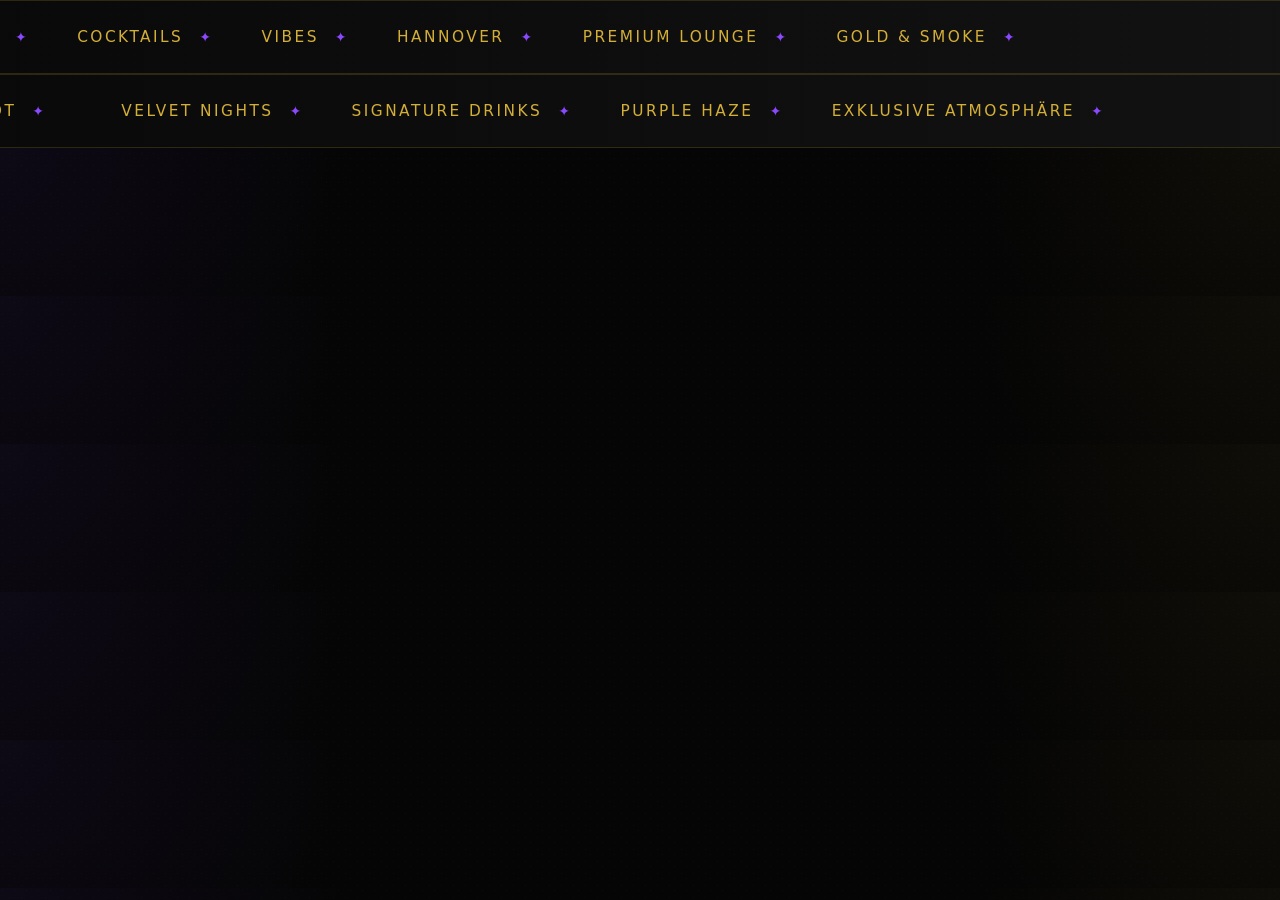
==== commit e638d93c: "Add files via upload" ====
--- a/index.html
+++ b/index.html
@@ -5,7 +5,7 @@
     <link rel="icon" type="image/svg+xml" href="/favicon.svg" />
     <meta name="viewport" content="width=device-width, initial-scale=1.0" />
     <title>velvet-lounge</title>
-    <script type="module" crossorigin src="/assets/index-iXyYdyKb.js"></script>
+    <script type="module" crossorigin src="/assets/index-CEACS4lZ.js"></script>
     <link rel="stylesheet" crossorigin href="/assets/index-DudU8QGZ.css">
   </head>
   <body>
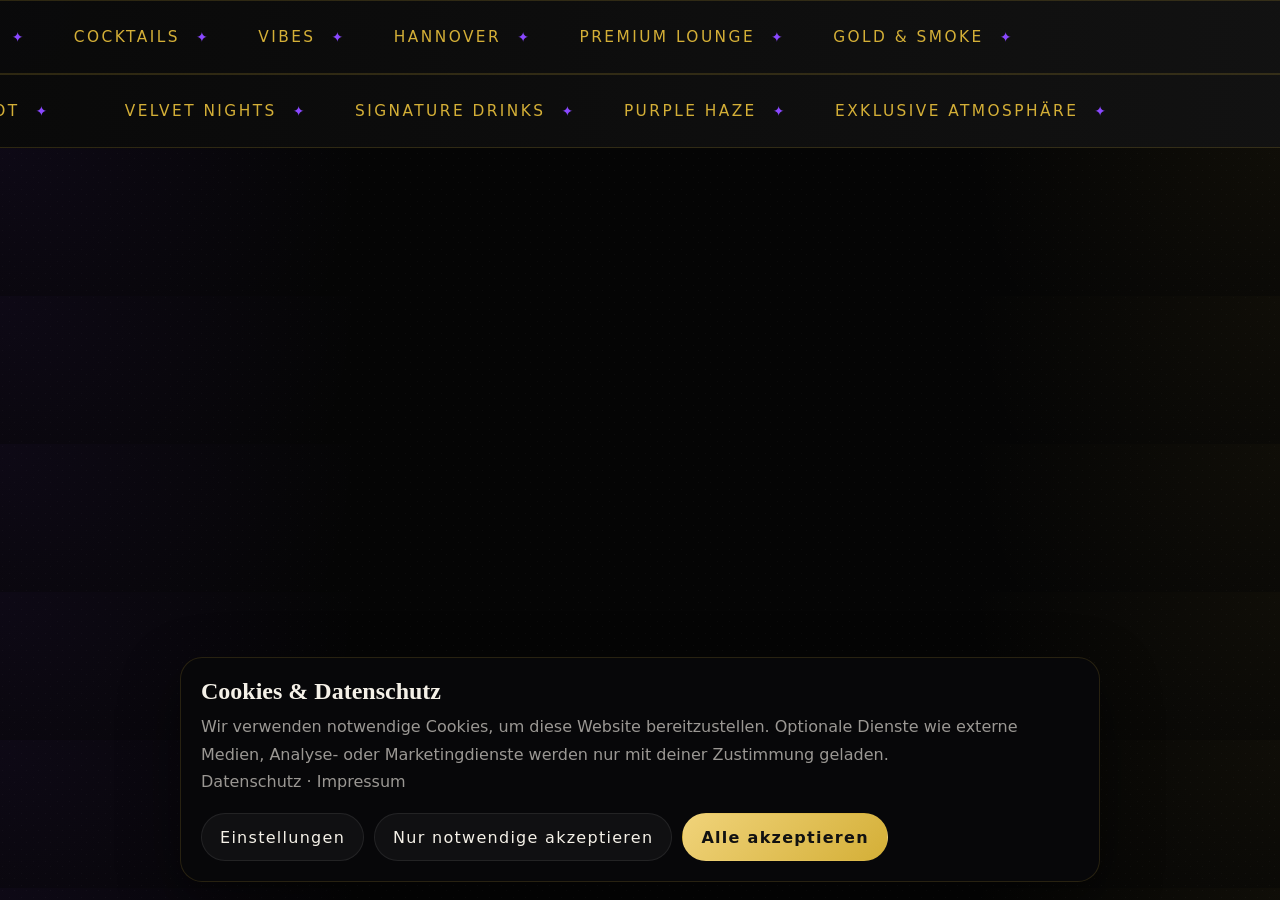
==== commit 46df0ffd: "Add files via upload" ====
--- a/index.html
+++ b/index.html
@@ -5,8 +5,8 @@
     <link rel="icon" type="image/svg+xml" href="/favicon.svg" />
     <meta name="viewport" content="width=device-width, initial-scale=1.0" />
     <title>velvet-lounge</title>
-    <script type="module" crossorigin src="/assets/index-CEACS4lZ.js"></script>
-    <link rel="stylesheet" crossorigin href="/assets/index-DudU8QGZ.css">
+    <script type="module" crossorigin src="/assets/index-DYBu6P1x.js"></script>
+    <link rel="stylesheet" crossorigin href="/assets/index-BPQWtrjM.css">
   </head>
   <body>
     <div id="root"></div>
--- a/assets/index-BPQWtrjM.css
+++ b/assets/index-BPQWtrjM.css
@@ -0,0 +1 @@
+:root{--bg:#050505;--bg-soft:#0b0b0b;--bg-panel:#101010;--text:#f5f1e8;--muted:#f5f1e89e;--muted-2:#f5f1e86b;--gold:#d4af37;--gold-soft:#f0d37a;--gold-line:#d4af372e;--purple:#7c3aed;--purple-soft:#7c3aed2e;--white-line:#ffffff0f;--radius:18px;--container:1280px;--shadow:0 30px 80px #00000073}*{box-sizing:border-box}html{scroll-behavior:smooth;scrollbar-width:thin}body{background:radial-gradient(circle at top left, #7c3aed12, transparent 28%), radial-gradient(circle at top right, #d4af370d, transparent 24%), var(--bg);color:var(--text);-webkit-font-smoothing:antialiased;-moz-osx-font-smoothing:grayscale;margin:0;font-family:Inter,system-ui,sans-serif;overflow-x:hidden}a{color:inherit;text-decoration:none}button{font:inherit}img,video{max-width:100%;display:block}.noise-layer{pointer-events:none;z-index:0;opacity:.03;background-image:radial-gradient(circle at 20% 20%,#fff .4px,#0000 .4px),radial-gradient(circle at 80% 80%,#fff .35px,#0000 .35px);background-size:12px 12px;position:fixed;inset:0}.app-shell,main,section,footer,header{z-index:1;position:relative}.container{width:min(var(--container), calc(100% - 40px));margin:0 auto}.container.narrow{width:min(980px,100% - 40px)}.section{padding:90px 0}.eyebrow,.section-kicker{color:var(--gold);text-transform:uppercase;letter-spacing:.35em;align-items:center;gap:12px;margin-bottom:18px;font-size:11px;font-weight:500;display:inline-flex}.section-kicker:before{content:"";background:var(--gold);opacity:.7;width:34px;height:1px}.mega-title{letter-spacing:-.04em;text-transform:uppercase;color:var(--text);margin:0;font-family:Playfair Display,Georgia,serif;font-size:clamp(44px,7vw,90px);line-height:.98}.animated-header.center{text-align:center}.animated-header-bottom{gap:24px;margin-top:22px;display:grid}.animated-header-line{background:linear-gradient(90deg, var(--gold), transparent);opacity:.5;width:100%;height:1px}.animated-header.center .animated-header-line{width:min(720px,100%);margin:0 auto}.value-lines{flex-direction:column;gap:10px;display:flex}.animated-header.center .value-lines{align-items:center}.animated-line{color:var(--muted);letter-spacing:.22em;text-transform:uppercase;font-size:clamp(15px,2vw,20px);line-height:1.5;display:block}.btn{letter-spacing:.18em;text-transform:uppercase;border-radius:999px;justify-content:center;align-items:center;min-height:54px;padding:0 28px;font-size:12px;font-weight:600;transition:transform .35s,box-shadow .35s,background .35s,color .35s,border-color .35s;display:inline-flex}.btn:hover{transform:translateY(-2px)}.btn-gold{background:linear-gradient(135deg, var(--gold-soft), var(--gold));color:#090909;box-shadow:0 14px 40px #d4af373d}.btn-gold:hover{box-shadow:0 22px 60px #d4af3752}.btn-ghost{color:var(--gold);-webkit-backdrop-filter:blur(8px);backdrop-filter:blur(8px);background:#ffffff05;border:1px solid #d4af3747}.btn-ghost:hover{border-color:var(--gold);background:#d4af3714}.navbar{z-index:1000;-webkit-backdrop-filter:blur(18px)saturate(1.2);backdrop-filter:blur(18px)saturate(1.2);background:#0505056b;border:1px solid #ffffff0f;border-radius:24px;justify-content:space-between;align-items:center;width:min(1280px,100% - 22px);height:68px;padding:0 16px;transition:background .35s,border-color .35s,transform .35s;display:flex;position:fixed;top:18px;left:50%;transform:translate(-50%)}.navbar.is-scrolled{background:#050505c7;border-color:#d4af371f}.nav-brand{align-items:center;gap:12px;display:flex}.nav-brand img{object-fit:cover;border-radius:50%;width:40px;height:40px;box-shadow:0 0 24px #d4af372e}.nav-brand span{color:var(--gold);letter-spacing:.22em;text-transform:uppercase;font-family:Playfair Display,Georgia,serif;font-size:18px}.nav-links{align-items:center;gap:28px;display:flex}.nav-links a{color:var(--muted);letter-spacing:.22em;text-transform:uppercase;font-size:12px;transition:color .3s}.nav-links a:hover{color:var(--gold)}.nav-cta{border:1px solid #d4af3747;border-radius:999px;padding:14px 22px;color:var(--gold)!important}.nav-burger{cursor:pointer;background:#ffffff05;border:1px solid #d4af372e;border-radius:50%;flex-direction:column;justify-content:center;align-items:center;gap:5px;width:46px;height:46px;display:none}.nav-burger span{background:var(--gold);width:18px;height:1.5px;transition:all .3s}.nav-burger.active span:first-child{transform:translateY(6px)rotate(45deg)}.nav-burger.active span:nth-child(2){opacity:0}.nav-burger.active span:nth-child(3){transform:translateY(-6px)rotate(-45deg)}.mobile-menu{z-index:999;-webkit-backdrop-filter:blur(20px);backdrop-filter:blur(20px);opacity:0;pointer-events:none;background:#050505f2;flex-direction:column;justify-content:flex-start;align-items:center;gap:18px;padding:100px 20px 28px;transition:all .35s;display:flex;position:fixed;inset:0}.mobile-menu.active{opacity:1;pointer-events:auto}.mobile-menu a{letter-spacing:.16em;text-transform:uppercase;font-family:Playfair Display,Georgia,serif;font-size:18px}.mobile-cta{text-align:center;width:100%;max-width:320px;color:var(--gold);border:1px solid #d4af374d;border-radius:999px;margin-top:10px;padding:18px 20px;font-size:16px;line-height:1.2}.hero-section{align-items:center;min-height:92svh;padding:108px 0 40px;display:flex;position:relative;overflow:hidden}.hero-image-wrap{display:block;position:absolute;inset:0}.hero-image{object-fit:cover;object-position:center 32%;width:100%;height:100%}.hero-video-wrap{position:absolute;inset:0}.hero-video{object-fit:cover;width:100%;height:100%}.hero-overlay{background:linear-gradient(#05050526,#0505051a 38%,#050505b3 100%),radial-gradient(circle at 18% 22%,#7c3aed24,#0000 30%),radial-gradient(circle at 82% 20%,#d4af371a,#0000 24%);position:absolute;inset:0}.hero-glow{filter:blur(90px);opacity:.3;border-radius:50%;width:36vw;height:36vw;position:absolute}.hero-glow-left{background:#7c3aed3d;bottom:10vh;left:-10vw}.hero-glow-right{background:#d4af3729;top:10vh;right:-10vw}.hero-grid{grid-template-columns:1.3fr .7fr;align-items:end;gap:40px;display:grid}.hero-simple-layout{z-index:2;align-items:center;min-height:calc(100svh - 160px);display:flex;position:relative}.hero-main{max-width:620px}.hero-logo{object-fit:cover;border-radius:50%;width:104px;height:104px;margin-bottom:18px;box-shadow:0 0 42px #d4af373d}.hero-kicker-wrap{align-items:center;gap:12px;margin-bottom:16px;display:flex}.hero-mini-logo{object-fit:cover;border-radius:50%;width:54px;height:54px;box-shadow:0 0 20px #d4af372e}.hero-kicker{color:var(--gold);letter-spacing:.32em;text-transform:uppercase;margin:0;font-size:11px}.hero-title{letter-spacing:-.05em;text-transform:uppercase;max-width:980px;margin:0;font-family:Playfair Display,Georgia,serif;font-size:clamp(52px,8vw,120px);line-height:.9}.hero-title-fixed{flex-direction:column;gap:0;max-width:100%;margin:0;display:flex}.hero-title-line{line-height:.92;display:block}.hero-title-line .hero-char{color:#f6f0e5;text-shadow:0 12px 40px #00000061;font-family:Playfair Display,Georgia,serif;font-size:clamp(56px,9vw,130px);display:inline-block}.hero-char{color:#f7f2e7;text-shadow:0 12px 40px #00000059;display:inline-block}.hero-subtitle{margin:18px 0 0}.hero-subtitle-line{color:var(--gold);letter-spacing:.28em;text-transform:uppercase;opacity:.9;font-size:clamp(14px,1.8vw,22px);display:inline-block}.hero-desc{color:#f5f1e8cc;max-width:560px;margin-top:20px;font-size:clamp(15px,1.3vw,18px);line-height:1.8}.hero-actions{flex-wrap:wrap;gap:14px;margin-top:28px;display:flex}.hero-side{justify-content:end;align-items:end;display:flex}.hero-side-badge{-webkit-backdrop-filter:blur(14px);backdrop-filter:blur(14px);background:#08080857;border:1px solid #d4af3729;border-radius:22px;flex-direction:column;gap:8px;min-width:260px;padding:22px 24px;display:inline-flex;box-shadow:inset 0 1px #ffffff0f}.hero-side-badge span{color:var(--text);letter-spacing:.04em;font-size:clamp(16px,2vw,24px);font-weight:300}.hero-instagram{color:var(--gold);letter-spacing:.08em;border-bottom:1px solid #d4af3740;align-items:center;width:fit-content;margin-top:18px;padding-bottom:4px;font-size:14px;text-decoration:none;transition:opacity .25s;display:inline-flex}.hero-instagram:hover{opacity:.8}.scroll-indicator{z-index:3;width:24px;height:60px;box-shadow:none;cursor:pointer;appearance:none;background:0 0;border:0;outline:none;place-items:center;margin:0;padding:0;display:grid;position:absolute;bottom:18px;left:50%;transform:translate(-50%)}.scroll-indicator span{background:linear-gradient(to bottom, var(--gold), transparent);width:1px;height:42px;animation:2s ease-in-out infinite scrollPulse}@keyframes scrollPulse{0%,to{opacity:.3;transform:scaleY(.6)}50%{opacity:1;transform:scaleY(1)}}.marquee-wrap{border-top:1px solid var(--gold-line);border-bottom:1px solid var(--gold-line);background:linear-gradient(90deg,#0a0a0af2,#121212fa);overflow:hidden}.marquee-track{white-space:nowrap;align-items:center;min-height:72px;display:flex}.marquee-item{color:var(--gold);text-transform:uppercase;letter-spacing:.16em;align-items:center;gap:16px;padding:0 24px;font-size:clamp(12px,1.2vw,18px);font-weight:300;display:inline-flex}.marquee-icon{color:#8a48ff;font-size:14px}.experience-grid{grid-template-columns:.95fr 1.05fr;align-items:center;gap:40px;display:grid}.experience-images{grid-template-columns:1fr 1fr;grid-auto-rows:240px;gap:12px;display:grid}.experience-image-card{background:var(--bg-panel);box-shadow:var(--shadow);border:1px solid #d4af371a;border-radius:22px;overflow:hidden}.experience-image-card img{object-fit:cover;width:100%;height:100%;transition:transform .9s}.experience-image-card:hover img{transform:scale(1.05)}.experience-image-card.card-1{grid-column:1/-1}.experience-copy{flex-direction:column;gap:24px;display:flex}.experience-stats{flex-wrap:wrap;gap:18px;margin-top:4px;display:flex}.experience-stats>div{background:linear-gradient(#ffffff04,#ffffff03),#0a0a0a99;border:1px solid #d4af371f;border-radius:18px;min-width:160px;padding:22px 20px}.experience-stats strong{color:var(--gold);font-family:Playfair Display,Georgia,serif;font-size:38px;display:block}.experience-stats span{color:var(--muted);text-transform:uppercase;letter-spacing:.14em;margin-top:6px;font-size:12px;display:block}.quote-box{background:linear-gradient(#7c3aed12,#ffffff03),#0a0a0aad;border:1px solid #7c3aed24;border-radius:22px;margin-top:8px;padding:26px}.quote-content p{color:var(--text);margin:0;font-family:Playfair Display,Georgia,serif;font-size:clamp(22px,2.8vw,34px);line-height:1.18}.quote-btn{color:var(--gold);cursor:pointer;background:0 0;border:1px solid #d4af3738;border-radius:999px;align-items:center;gap:10px;min-height:46px;margin-top:20px;padding:0 18px;display:inline-flex}.shisha-section{overflow:hidden}.clean-grid{margin-top:28px}.shisha-grid{grid-template-columns:repeat(4,minmax(0,1fr));gap:16px;margin-top:34px;display:grid}.shisha-card{background:radial-gradient(circle at 100% 0,#7c3aed14,#0000 35%),linear-gradient(#ffffff04,#ffffff03),#0c0c0cf2;border:1px solid #d4af371f;border-radius:18px;min-height:148px;padding:22px;transition:transform .35s,border-color .35s,box-shadow .35s;position:relative;overflow:hidden}.shisha-card:hover{border-color:#d4af3738;transform:translateY(-4px);box-shadow:0 24px 60px #00000057}.shisha-smoke{filter:blur(16px);opacity:0;background:radial-gradient(circle,#ffffff0d,#0000 60%);border-radius:50%;width:90px;height:90px;transition:opacity .4s;position:absolute;top:-25px;right:-10px}.shisha-card:hover .shisha-smoke{opacity:1}.shisha-card h3{color:var(--text);margin:0;font-family:Playfair Display,Georgia,serif;font-size:24px}.shisha-card p{color:var(--gold);margin:12px 0 0;font-size:16px;font-weight:600}.fixed-card{flex-direction:column;justify-content:center;min-height:120px;display:flex}.fixed-card h3{margin:0;font-size:22px;line-height:1.15}.fixed-card p{margin-top:10px;font-size:16px}.shisha-extra-row{justify-content:center;margin-top:28px;display:flex}.shisha-extra-card{text-align:center;background:linear-gradient(#7c3aed0f,#ffffff03),#0a0a0acc;border:1px solid #7c3aed29;border-radius:18px;min-width:280px;padding:20px 24px}.shisha-extra-card span{color:var(--muted);letter-spacing:.18em;text-transform:uppercase;font-size:11px;display:block}.shisha-extra-card strong{color:var(--text);margin-top:8px;font-family:Playfair Display,Georgia,serif;font-size:22px;display:block}.shisha-extra-card p{color:var(--gold);margin:8px 0 0;font-weight:700}.better-extra-card{min-width:260px;margin-top:10px}.cocktails-grid{grid-template-columns:repeat(3,minmax(0,1fr));gap:20px;margin-top:28px;display:grid}.cocktail-card{box-shadow:var(--shadow);background:#0c0c0ce6;border:1px solid #d4af371a;border-radius:22px;transition:transform .4s,border-color .4s;overflow:hidden}.cocktail-card:hover{border-color:#d4af3738;transform:translateY(-6px)}.cocktail-image-wrap{aspect-ratio:1;overflow:hidden}.cocktail-image-wrap img{object-fit:cover;width:100%;height:100%;transition:transform 1s}.cocktail-card:hover .cocktail-image-wrap img{transform:scale(1.06)}.cocktail-info{padding:22px}.cocktail-info h3{margin:0;font-family:Playfair Display,Georgia,serif;font-size:28px}.cocktail-info p{color:var(--muted);min-height:48px;margin:10px 0 14px;line-height:1.7}.cocktail-info strong{color:var(--gold);font-size:18px}.drinks-tabs{flex-wrap:wrap;justify-content:center;gap:10px;margin-top:28px;display:flex}.drink-tab{color:var(--muted);cursor:pointer;text-transform:uppercase;letter-spacing:.16em;background:#ffffff04;border:1px solid #d4af3724;border-radius:999px;min-height:46px;padding:0 18px;font-size:11px;transition:all .3s}.drink-tab.active,.drink-tab:hover{color:var(--gold);background:#d4af370f;border-color:#d4af3747}.drink-panel{background:linear-gradient(#ffffff04,#ffffff03),#0a0a0abf;border:1px solid #ffffff0f;border-radius:22px;margin-top:18px;padding:24px}.drink-row{border-bottom:1px solid #ffffff0d;justify-content:space-between;gap:18px;padding:16px 0;display:flex}.drink-row:last-child{border-bottom:0}.drink-row span{color:var(--text);font-size:18px}.drink-row strong{color:var(--gold);white-space:nowrap}.bottles-grid{grid-template-columns:repeat(4,minmax(0,1fr));gap:18px;margin-top:34px;display:grid}.bottle-card{background:radial-gradient(circle at top,#d4af370f,#0000 40%),#0b0b0bf2;border:1px solid #d4af371f;border-radius:22px;padding:28px 22px;transition:transform .35s,border-color .35s}.bottle-card:hover{border-color:#d4af373d;transform:translateY(-4px)}.bottle-type{color:var(--muted-2);text-transform:uppercase;letter-spacing:.16em;font-size:11px;display:inline-block}.bottle-card h3{margin:12px 0 10px;font-family:Playfair Display,Georgia,serif;font-size:28px}.bottle-card strong{color:var(--gold);font-size:24px}.gallery-grid{columns:4;column-gap:16px;margin-top:34px}.gallery-card{cursor:pointer;background:0 0;border:0;border-radius:18px;width:100%;margin-bottom:16px;padding:0;position:relative;overflow:hidden}.gallery-card img{border-radius:18px;width:100%;transition:transform .9s}.gallery-card:hover img{transform:scale(1.05)}.gallery-card span{color:var(--gold);text-transform:uppercase;letter-spacing:.16em;opacity:0;font-size:11px;transition:all .35s;position:absolute;bottom:14px;left:16px;transform:translateY(10px)}.gallery-card:after{content:"";opacity:0;background:linear-gradient(#0000 55%,#05050599);transition:all .35s;position:absolute;inset:0}.gallery-card:hover:after,.gallery-card:hover span{opacity:1;transform:translateY(0)}.lightbox{z-index:1200;background:#050505eb;place-items:center;padding:24px;display:grid;position:fixed;inset:0}.lightbox img{border-radius:18px;max-width:min(1100px,92vw);max-height:86vh}.lightbox-close{width:46px;height:46px;color:var(--gold);cursor:pointer;background:#ffffff05;border:1px solid #d4af3738;border-radius:50%;position:absolute;top:20px;right:20px}.contact-grid{grid-template-columns:.95fr 1.05fr;align-items:start;gap:26px;display:grid}.contact-details{margin-top:20px}.contact-details p{color:var(--muted);margin:0 0 10px;font-size:18px}.contact-actions{flex-wrap:wrap;gap:12px;margin-top:26px;display:flex}.map-wrap{min-height:540px;box-shadow:var(--shadow);border:1px solid #d4af371a;border-radius:24px;overflow:hidden}.map-wrap iframe{filter:grayscale()invert(.95)contrast(1.05)brightness(.55)sepia(.3)hue-rotate(170deg);border:0;width:100%;height:100%;min-height:540px}.reservation-form-wrap{-webkit-backdrop-filter:blur(10px);backdrop-filter:blur(10px);background:#0a0a0aa6;border:1px solid #d4af3726;border-radius:24px;margin-top:32px;padding:24px}.reservation-form{width:100%}.reservation-grid{grid-template-columns:repeat(2,minmax(0,1fr));gap:16px;display:grid}.reservation-form input{color:#f5f0e6;box-sizing:border-box;background:#ffffff08;border:1px solid #d4af3726;border-radius:16px;outline:none;width:100%;height:58px;padding:0 18px;font-size:15px}.reservation-form input:focus{border-color:#d4af3773;box-shadow:0 0 0 1px #d4af3733}.reservation-form input[type=date],.reservation-form input[type=time]{appearance:none;box-sizing:border-box;letter-spacing:0;border-radius:32px;align-items:center;width:100%;height:96px;min-height:96px;padding:0 24px;font-size:16px;font-weight:400;line-height:1;display:flex}.reservation-form input[type=date]::-webkit-date-and-time-value{text-align:left;height:96px;min-height:96px;font-size:16px;font-weight:400;line-height:96px}.reservation-form input[type=time]::-webkit-date-and-time-value{text-align:left;height:96px;min-height:96px;font-size:16px;font-weight:400;line-height:96px}.reservation-form input[type=date]::-webkit-calendar-picker-indicator{opacity:.9;cursor:pointer}.reservation-form input[type=time]::-webkit-calendar-picker-indicator{opacity:.9;cursor:pointer}.reservation-submit{color:#111;cursor:pointer;background:linear-gradient(135deg,#d4af37,#f0d060);border:none;border-radius:999px;width:100%;height:58px;margin-top:18px;font-size:15px;font-weight:700}.reservation-submit:disabled{opacity:.7;cursor:not-allowed}.reservation-message{margin-top:14px;font-size:14px}.reservation-message.is-success{color:#d4af37}.reservation-message.is-error{color:#ff8080}.footer{background:#060606;border-top:1px solid #d4af3714;padding:54px 0 18px}.footer-grid{grid-template-columns:1.2fr .8fr .8fr;gap:28px;display:grid}.footer-brand img{object-fit:cover;border-radius:50%;width:62px;height:62px;box-shadow:0 0 24px #d4af372e}.footer-brand p{color:var(--muted);margin:16px 0 0;line-height:1.8}.footer h4{color:var(--gold);text-transform:uppercase;letter-spacing:.18em;margin:0 0 16px;font-size:12px}.footer a,.footer span{color:var(--muted);margin-bottom:10px;display:block}.footer-bottom{width:min(var(--container), calc(100% - 40px));text-align:center;color:var(--muted-2);letter-spacing:.18em;text-transform:uppercase;border-top:1px solid #ffffff0d;margin:36px auto 0;padding-top:20px;font-size:11px}.admin-shell{color:#f5f5f5;background:#070709;grid-template-columns:270px 1fr;min-height:100vh;display:grid}.admin-sidebar{background:linear-gradient(#090909,#0d0b10);border-right:1px solid #d4af371f;height:100vh;padding:28px 18px;position:sticky;top:0}.admin-sidebar-brand{color:#d4af37;letter-spacing:.12em;margin-bottom:30px;font-size:22px;font-weight:700}.admin-sidebar-nav{gap:10px;display:grid}.admin-sidebar-link{color:#ffffffbf;border:1px solid #0000;border-radius:14px;padding:12px 14px;text-decoration:none;transition:all .25s}.admin-sidebar-link:hover,.admin-sidebar-link.active{color:#111;background:#d4af37;border-color:#d4af37}.admin-main{min-width:0}.admin-topbar{-webkit-backdrop-filter:blur(10px);backdrop-filter:blur(10px);z-index:20;background:#0a0a0ab8;border-bottom:1px solid #d4af371f;justify-content:space-between;align-items:center;gap:20px;padding:24px 28px;display:flex;position:sticky;top:0}.admin-topbar-title{color:#f6e7b0;margin:0;font-size:28px}.admin-topbar-subtitle{color:#fff9;margin:6px 0 0}.admin-logout-btn{color:#d4af37;cursor:pointer;background:0 0;border:1px solid #d4af3766;border-radius:999px;padding:12px 18px}.admin-logout-btn:hover{color:#111;background:#d4af37}.admin-content{padding:28px}.admin-page h2{color:#f6e7b0;margin-top:0}.admin-page p{color:#ffffffad}.admin-login-page{background:radial-gradient(circle at top,#d4af371f,#0000 35%),linear-gradient(#060606,#0b0910);place-items:center;min-height:100vh;padding:20px;display:grid}.admin-login-card{background:#0c0c0ef0;border:1px solid #d4af3724;border-radius:28px;width:100%;max-width:460px;padding:28px;box-shadow:0 20px 80px #00000073}.admin-login-card h1{color:#f6e7b0;margin:0 0 8px}.admin-login-card p{color:#ffffff9e;margin:0 0 20px}.admin-login-card input{color:#fff;background:#0c0c10;border:1px solid #d4af3724;border-radius:14px;outline:none;width:100%;margin-bottom:14px;padding:14px 16px}.admin-login-card input:focus{border-color:#d4af378c}.admin-login-card button{color:#111;cursor:pointer;background:#d4af37;border:none;border-radius:14px;width:100%;padding:14px 16px;font-weight:700}.admin-login-message{color:#ffb4b4;margin-top:14px}.admin-stats-grid{grid-template-columns:repeat(5,minmax(0,1fr));gap:16px;margin:20px 0 24px;display:grid}.admin-stat-card,.admin-panel,.admin-form-card{background:#0e0e12eb;border:1px solid #d4af371f;border-radius:22px;padding:18px}.admin-stat-card span{color:#ffffff9e;margin-bottom:10px;display:block}.admin-stat-card strong{color:#f6e7b0;font-size:28px}.admin-panel h3{color:#f6e7b0;margin-top:0}.admin-table-wrap{overflow-x:auto}.admin-table{border-collapse:collapse;width:100%}.admin-table th,.admin-table td{text-align:left;border-bottom:1px solid #d4af3714;padding:14px 12px}.admin-table th{color:#f6e7b0;font-weight:700}.admin-table td{color:#ffffffc7}.admin-form-grid{grid-template-columns:repeat(3,minmax(0,1fr));gap:14px;display:grid}.admin-form-grid-2{grid-template-columns:repeat(2,minmax(0,1fr))}.admin-form-card input,.admin-form-card textarea,.admin-form-card select{color:#fff;background:#0c0c10;border:1px solid #d4af3724;border-radius:14px;outline:none;width:100%;padding:14px 16px}.admin-form-card input:focus,.admin-form-card textarea:focus,.admin-form-card select:focus{border-color:#d4af378c}.admin-form-actions,.admin-action-row{flex-wrap:wrap;gap:10px;margin-top:14px;display:flex}.admin-primary-btn,.admin-secondary-btn,.admin-danger-btn{cursor:pointer;border:1px solid #0000;border-radius:999px;padding:10px 16px}.admin-primary-btn{color:#111;background:#d4af37}.admin-secondary-btn{color:#d4af37;background:0 0;border-color:#d4af3759}.admin-danger-btn{color:#ff8f8f;background:0 0;border-color:#ff8f8f59}.admin-checkbox{color:#fffc;align-items:center;gap:10px;margin-top:14px;display:inline-flex}.admin-gallery-grid{grid-template-columns:repeat(3,minmax(0,1fr));gap:18px;margin-top:20px;display:grid}.admin-gallery-card{background:#0e0e12eb;border:1px solid #d4af371f;border-radius:22px;overflow:hidden}.admin-gallery-card img{object-fit:cover;width:100%;height:220px;display:block}.admin-gallery-card-body{gap:8px;padding:16px;display:grid}.admin-gallery-card-body strong{color:#f6e7b0}.admin-gallery-card-body span{color:#ffffffa8}.admin-upload-field{gap:8px;display:grid}.admin-upload-field input[type=file]{color:#fff;background:#0c0c10;border:1px solid #d4af3724;border-radius:14px;width:100%;padding:12px 14px}.admin-upload-field small{color:#fff9}.admin-image-preview{border:1px solid #d4af3724;border-radius:18px;max-width:260px;margin-top:14px;overflow:hidden}.admin-image-preview img{object-fit:cover;width:100%;height:180px;display:block}.admin-settings-preview-grid{grid-template-columns:repeat(3,minmax(0,1fr));gap:14px;margin-top:16px;display:grid}@media (width>=769px){.hero-section{align-items:center;min-height:100vh;padding:120px 0 48px}.hero-simple-layout{align-items:center;min-height:calc(100vh - 168px)}.hero-main{max-width:560px;padding-top:20px}.hero-title-line .hero-char{font-size:clamp(72px,8vw,126px)}.hero-desc{max-width:520px}.hero-actions{margin-top:24px}.scroll-indicator{bottom:18px}}@media (width<=1180px){.hero-grid,.experience-grid,.contact-grid{grid-template-columns:1fr}.hero-side{justify-content:start}.shisha-grid,.bottles-grid{grid-template-columns:repeat(3,minmax(0,1fr))}.cocktails-grid{grid-template-columns:repeat(2,minmax(0,1fr))}.gallery-grid{columns:3}}@media (width<=900px){.admin-shell{grid-template-columns:1fr}.admin-sidebar{border-bottom:1px solid #d4af371f;border-right:0;height:auto;position:relative}.admin-topbar,.admin-content{padding:18px 16px}.admin-form-grid,.admin-form-grid-2,.admin-stats-grid,.admin-gallery-grid,.admin-settings-preview-grid{grid-template-columns:1fr}}@media (width<=860px){.navbar{height:66px;top:12px}.nav-links{display:none}.nav-burger{display:inline-flex}.section{padding:72px 0}.hero-section{align-items:end;min-height:100svh;padding:100px 0 36px}.hero-simple-layout{align-items:end;min-height:auto;padding-bottom:20px}.hero-main{max-width:100%}.hero-kicker-wrap{margin-bottom:12px}.hero-mini-logo{width:46px;height:46px}.hero-kicker{letter-spacing:.22em;font-size:10px}.hero-title-line .hero-char{font-size:clamp(48px,15vw,78px)}.hero-subtitle-line{letter-spacing:.16em;font-size:14px;line-height:1.5}.hero-desc{max-width:100%;margin-top:14px;font-size:15px;line-height:1.65}.hero-actions{flex-direction:column;align-items:stretch;gap:10px}.hero-actions .btn{width:100%;min-height:52px}.hero-instagram{margin-top:14px;font-size:13px}.scroll-indicator{display:none}.marquee-track{min-height:58px}.marquee-item{letter-spacing:.12em;gap:12px;padding:0 18px;font-size:11px}.experience-images{grid-template-columns:1fr;grid-auto-rows:220px}.experience-image-card.card-1{grid-column:auto}.experience-stats{grid-template-columns:1fr;display:grid}.shisha-grid{grid-template-columns:1fr;gap:12px}.fixed-card{min-height:96px;padding:18px}.fixed-card h3{font-size:20px}.fixed-card p{font-size:15px}.shisha-extra-row{justify-content:stretch}.better-extra-card{width:100%;min-width:100%;margin-top:4px}.cocktails-grid{grid-template-columns:1fr;gap:16px}.cocktail-info h3{font-size:24px}.drink-row{padding:14px 0}.drink-row span{max-width:70%;font-size:15px}.drink-row strong{font-size:14px}.bottles-grid{grid-template-columns:1fr}.gallery-grid{columns:1}.contact-actions{flex-direction:column}.contact-actions .btn{width:100%}.map-wrap,.map-wrap iframe{min-height:320px}.footer-grid,.reservation-grid{grid-template-columns:1fr}.reservation-form-wrap{border-radius:20px;padding:18px}.reservation-form input,.reservation-submit{height:54px}}@media (width<=560px){.container,.footer-bottom{width:calc(100% - 24px)}.hero-title{font-size:clamp(42px,16vw,72px)}.hero-subtitle-line{letter-spacing:.2em}.hero-side-badge{min-width:100%}.animated-line{letter-spacing:.14em;font-size:14px}.shisha-grid,.cocktails-grid,.bottles-grid{grid-template-columns:1fr}.gallery-grid{columns:1}.drink-row span,.contact-details p{font-size:16px}}@media (width<=480px){.container,.footer-bottom{width:calc(100% - 20px)}.navbar{border-radius:20px;height:64px;top:10px}.nav-brand span{letter-spacing:.18em;font-size:16px}.nav-burger{width:42px;height:42px}.hero-title-line .hero-char{font-size:clamp(42px,14vw,64px)}.hero-subtitle-line{font-size:13px}.hero-desc{font-size:14px}.mobile-menu a{font-size:17px}.mobile-cta{padding:16px 18px;font-size:15px}.mega-title{font-size:clamp(34px,12vw,54px)}.animated-line{letter-spacing:.1em;font-size:13px}}html{scroll-behavior:smooth}.site-main{padding-top:96px}.form-field label{color:#d7c48a;letter-spacing:.04em;font-size:.92rem}.reservation-form input{font:inherit}.form-note{color:#ffffffb3;margin-top:16px;margin-bottom:12px;font-size:.9rem}.privacy-check input{margin-top:4px}.map-consent-box{text-align:center;background:#ffffff08;border:1px solid #d4af3740;place-items:center;gap:16px;min-height:420px;padding:24px;display:grid}.gallery-grid{grid-template-columns:repeat(2,minmax(0,1fr));gap:20px;display:grid}.gallery-card{text-align:left;cursor:pointer;background:0 0;border:0;width:100%;padding:0}.gallery-card img{aspect-ratio:4/5;object-fit:cover;width:100%;display:block}.lightbox-inner img{object-fit:contain;max-width:90vw;max-height:85vh}@media (width<=900px){.gallery-grid{grid-template-columns:1fr}}.hero-section{padding-top:108px}.animated-header{will-change:transform, opacity}.animated-header-bottom{gap:16px;margin-top:16px}.animated-header-line{opacity:.28}.mega-title{letter-spacing:-.03em;text-transform:none;font-size:clamp(34px,5.2vw,68px);line-height:1.02}.animated-line{letter-spacing:.14em;color:var(--muted);font-size:clamp(13px,1.1vw,16px);line-height:1.45}.map-consent-box p{max-width:420px;color:var(--muted);line-height:1.7}.cookie-banner__text h3{color:var(--text);margin:0 0 8px;font-family:Playfair Display,Georgia,serif;font-size:24px}.cookie-banner__text p{color:var(--muted);margin:0;line-height:1.7}.cookie-banner__settings{gap:10px;margin-top:16px;display:grid}.cookie-option{color:var(--muted);align-items:flex-start;gap:10px;display:flex}.cookie-option input{accent-color:var(--gold);margin-top:4px}.cookie-option strong{color:var(--text);display:block}.cookie-option small{color:var(--muted-2);margin-top:4px;display:block}.cookie-banner__actions{flex-wrap:wrap;gap:10px;margin-top:18px;display:flex}.cookie-btn{cursor:pointer;min-height:48px;font:inherit;letter-spacing:.08em;border:1px solid #0000;border-radius:999px;padding:0 18px}.cookie-btn--ghost{color:var(--text);background:#ffffff0a;border-color:#ffffff14}.cookie-btn--primary{background:linear-gradient(135deg, var(--gold-soft), var(--gold));color:#111;font-weight:700}@media (width<=860px){.hero-section{padding-top:96px}.mega-title{font-size:clamp(30px,10vw,46px);line-height:1.04}.animated-line{letter-spacing:.1em;font-size:13px}.contact-grid{grid-template-columns:1fr}.map-consent-box{min-height:300px}.privacy-check{align-items:flex-start}}@media (width<=560px){.cookie-banner{bottom:10px;left:10px;right:10px}.cookie-banner__panel{border-radius:18px;padding:16px}.cookie-banner__actions{flex-direction:column}.cookie-btn{width:100%}}.legal-content h2{color:var(--gold-soft);margin:28px 0 12px;font-size:22px}.legal-content p{color:var(--muted);margin:0 0 14px;line-height:1.8}#hero,#experience,#shisha,#gallery,#contact,#reservation{scroll-margin-top:110px}.hero-section{min-height:100svh;padding:0}.hero-simple-layout{align-items:center;min-height:100svh;padding-top:118px;padding-bottom:40px}.hero-image{object-position:center 20%}.hero-overlay{background:linear-gradient(#0505050f,#0505051a 36%,#050505ad 100%),radial-gradient(circle at 18% 22%,#7c3aed1f,#0000 30%),radial-gradient(circle at 82% 20%,#d4af3714,#0000 24%)}.form-field{flex-direction:column;gap:8px;display:flex}.form-field label{color:var(--gold-soft);letter-spacing:.04em;font-size:13px;font-weight:600}.form-note{color:var(--muted);margin:14px 0 10px;font-size:13px}.privacy-check{color:var(--muted);align-items:flex-start;gap:10px;margin:16px 0 18px;line-height:1.55;display:flex}.privacy-check input[type=checkbox]{width:16px;height:16px;accent-color:var(--gold);flex:0 0 16px;margin-top:3px}.privacy-check span{min-width:0;display:block}.privacy-check a{color:var(--gold);text-decoration:underline}.map-consent-box{text-align:center;min-height:540px;box-shadow:var(--shadow);background:#0a0a0a8c;border:1px solid #d4af371a;border-radius:24px;place-items:center;padding:26px;display:grid}.legal-page{min-height:100vh;padding:140px 0 80px}.legal-container{max-width:900px}.legal-title{color:var(--text);margin:0 0 24px;font-family:Playfair Display,Georgia,serif;font-size:clamp(40px,5vw,72px);line-height:1}.legal-content{-webkit-backdrop-filter:blur(10px);backdrop-filter:blur(10px);background:#0a0a0a94;border:1px solid #d4af3724;border-radius:24px;margin-top:24px;padding:28px}.legal-content p{color:var(--muted);line-height:1.8}.cookie-banner{z-index:3000;position:fixed;bottom:18px;left:18px;right:18px}.cookie-banner__panel{-webkit-backdrop-filter:blur(18px);backdrop-filter:blur(18px);background:#08080af5;border:1px solid #d4af3729;border-radius:22px;width:min(920px,100%);margin:0 auto;padding:20px;box-shadow:0 20px 60px #0000006b}@media (width<=860px){.hero-simple-layout{align-items:end;min-height:100svh;padding-top:104px;padding-bottom:28px}.hero-image{object-position:center 18%}.contact-grid{grid-template-columns:1fr}.map-consent-box{min-height:300px}}
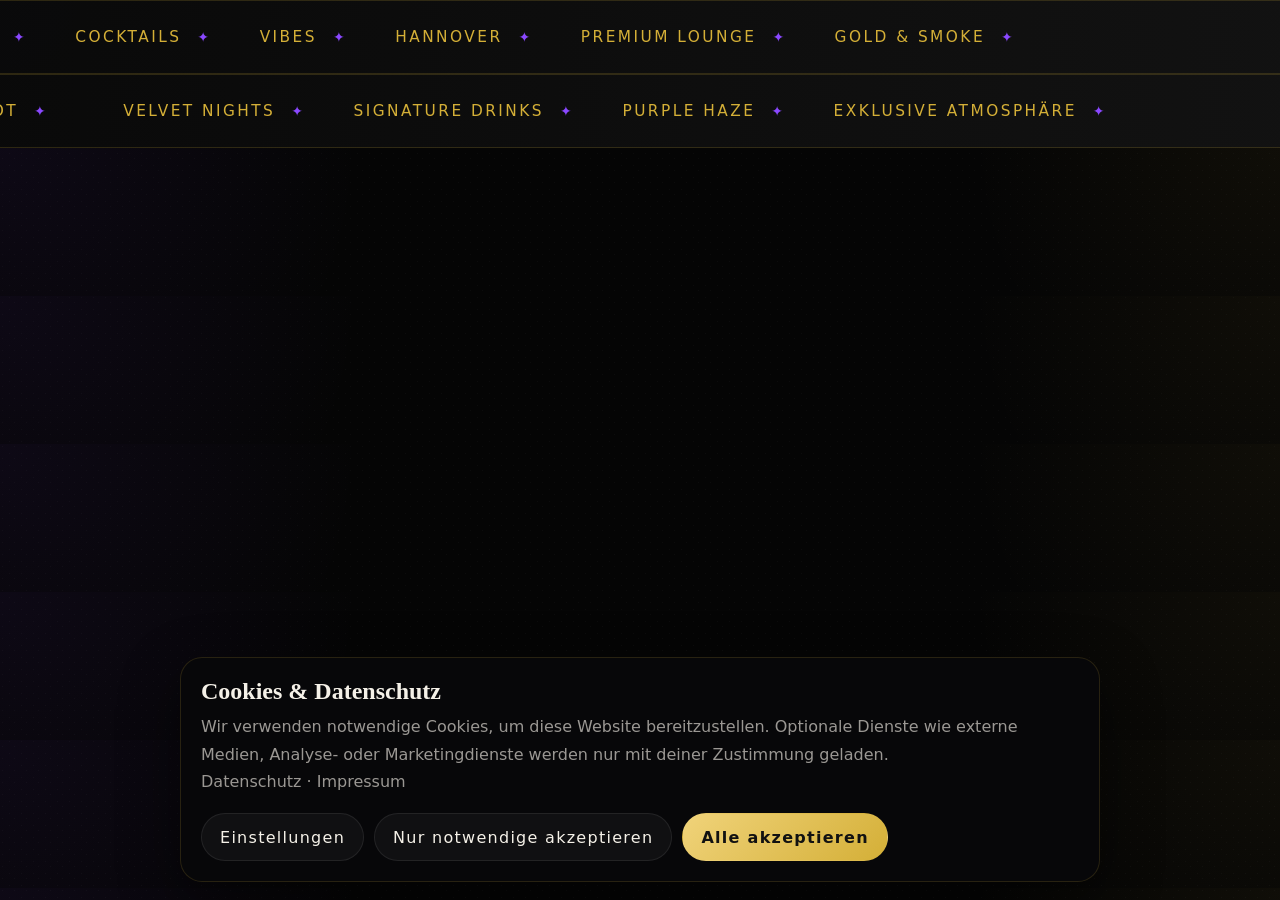
==== commit 9cdd2a61: "Add files via upload" ====
--- a/index.html
+++ b/index.html
@@ -5,7 +5,7 @@
     <link rel="icon" type="image/svg+xml" href="/favicon.svg" />
     <meta name="viewport" content="width=device-width, initial-scale=1.0" />
     <title>velvet-lounge</title>
-    <script type="module" crossorigin src="/assets/index-DYBu6P1x.js"></script>
+    <script type="module" crossorigin src="/assets/index-CbUxgT61.js"></script>
     <link rel="stylesheet" crossorigin href="/assets/index-BPQWtrjM.css">
   </head>
   <body>
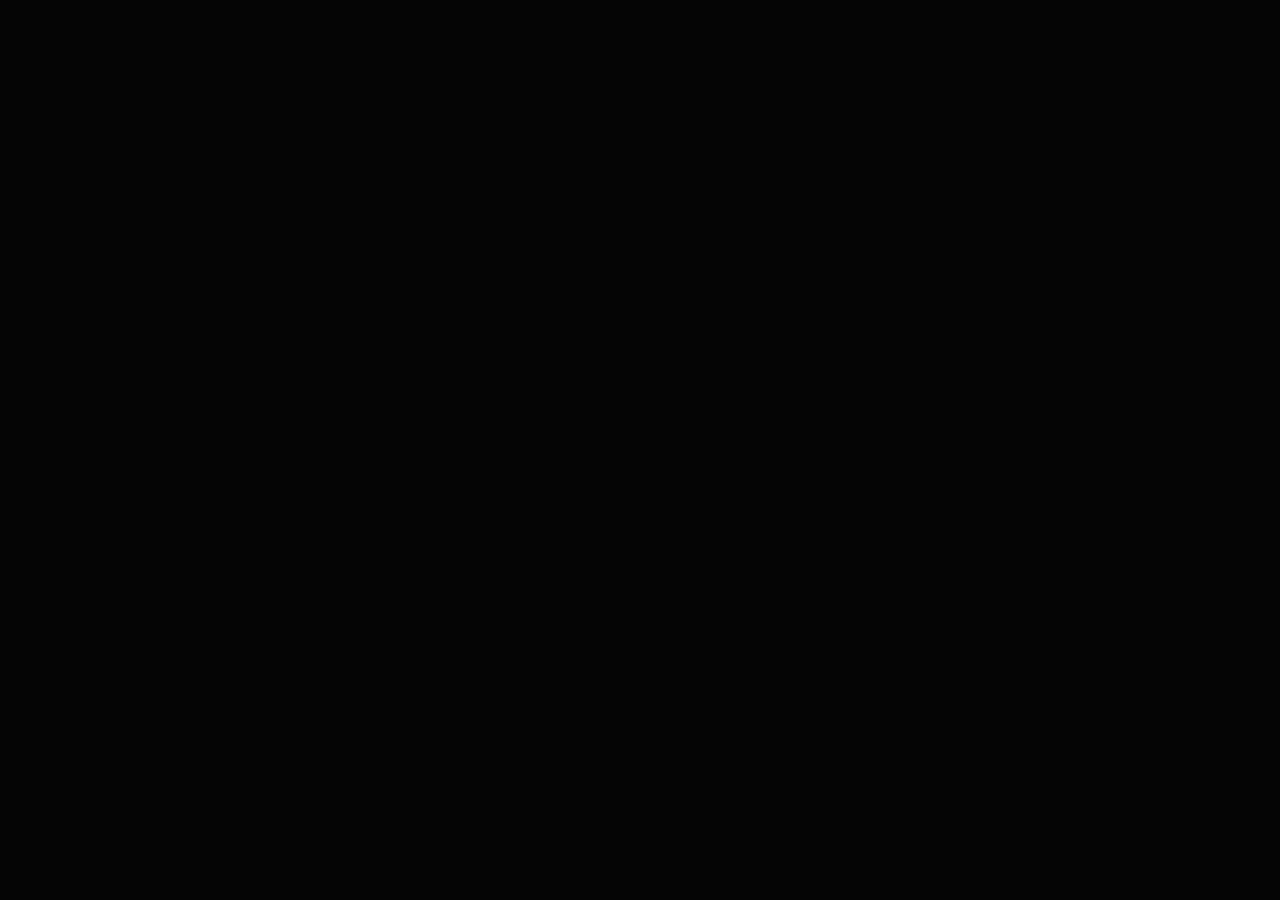
==== commit 16499a33: "Add files via upload" ====
--- a/index.html
+++ b/index.html
@@ -4,9 +4,22 @@
     <meta charset="UTF-8" />
     <link rel="icon" type="image/svg+xml" href="/favicon.svg" />
     <meta name="viewport" content="width=device-width, initial-scale=1.0" />
-    <title>velvet-lounge</title>
-    <script type="module" crossorigin src="/assets/index-CbUxgT61.js"></script>
-    <link rel="stylesheet" crossorigin href="/assets/index-BPQWtrjM.css">
+    <title>Velvet Lounge</title>
+    <script type="text/javascript">
+      // Single Page Apps for GitHub Pages
+      (function(l) {
+        if (l.search[1] === '/' ) {
+          var decoded = l.search.slice(1).split('&').map(function(s) { 
+            return s.replace(/~and~/g, '&')
+          }).join('?');
+          window.history.replaceState(null, null,
+              l.pathname.slice(0, -1) + decoded + l.hash
+          );
+        }
+      }(window.location))
+    </script>
+    <script type="module" crossorigin src="/assets/index-BVZW-xYk.js"></script>
+    <link rel="stylesheet" crossorigin href="/assets/index-Cg7c34rh.css">
   </head>
   <body>
     <div id="root"></div>
--- a/assets/index-Cg7c34rh.css
+++ b/assets/index-Cg7c34rh.css
@@ -0,0 +1 @@
+:root{--bg:#050505;--bg-soft:#0b0b0b;--bg-panel:#101010;--text:#f5f1e8;--muted:#f5f1e89e;--muted-2:#f5f1e86b;--gold:#d4af37;--gold-soft:#f0d37a;--gold-line:#d4af372e;--purple:#7c3aed;--purple-soft:#7c3aed2e;--white-line:#ffffff0f;--radius:18px;--container:1280px;--shadow:0 30px 80px #00000073}*{box-sizing:border-box}html{scroll-behavior:smooth;scrollbar-width:thin}body{background:radial-gradient(circle at top left, #7c3aed12, transparent 28%), radial-gradient(circle at top right, #d4af370d, transparent 24%), var(--bg);color:var(--text);-webkit-font-smoothing:antialiased;-moz-osx-font-smoothing:grayscale;margin:0;font-family:Inter,system-ui,sans-serif;overflow-x:hidden}a{color:inherit;text-decoration:none}button{font:inherit}img,video{max-width:100%;display:block}.noise-layer{pointer-events:none;z-index:0;opacity:.03;background-image:radial-gradient(circle at 20% 20%,#fff .4px,#0000 .4px),radial-gradient(circle at 80% 80%,#fff .35px,#0000 .35px);background-size:12px 12px;position:fixed;inset:0}.app-shell,main,section,footer,header{z-index:1;position:relative}.container{width:min(var(--container), calc(100% - 40px));margin:0 auto}.container.narrow{width:min(980px,100% - 40px)}.section{padding:90px 0;scroll-margin-top:100px}.eyebrow,.section-kicker{color:var(--gold);text-transform:uppercase;letter-spacing:.35em;align-items:center;gap:12px;margin-bottom:18px;font-size:11px;font-weight:500;display:inline-flex}.section-kicker:before{content:"";background:var(--gold);opacity:.7;width:34px;height:1px}.mega-title{letter-spacing:-.04em;text-transform:uppercase;color:var(--text);margin:0;font-family:Playfair Display,Georgia,serif;font-size:clamp(44px,7vw,90px);line-height:.98}.animated-header.center{text-align:center}.animated-header-bottom{gap:24px;margin-top:22px;display:grid}.animated-header-line{background:linear-gradient(90deg, var(--gold), transparent);opacity:.5;width:100%;height:1px}.animated-header.center .animated-header-line{width:min(720px,100%);margin:0 auto}.value-lines{flex-direction:column;gap:10px;display:flex}.animated-header.center .value-lines{align-items:center}.animated-line{color:var(--muted);letter-spacing:.22em;text-transform:uppercase;font-size:clamp(15px,2vw,20px);line-height:1.5;display:block}.btn{letter-spacing:.18em;text-transform:uppercase;border-radius:999px;justify-content:center;align-items:center;min-height:54px;padding:0 28px;font-size:12px;font-weight:600;transition:transform .35s,box-shadow .35s,background .35s,color .35s,border-color .35s;display:inline-flex}.btn:hover{transform:translateY(-2px)}.btn-gold{background:linear-gradient(135deg, var(--gold-soft), var(--gold));color:#090909;box-shadow:0 14px 40px #d4af373d}.btn-gold:hover{box-shadow:0 22px 60px #d4af3752}.btn-ghost{color:var(--gold);-webkit-backdrop-filter:blur(8px);backdrop-filter:blur(8px);background:#ffffff05;border:1px solid #d4af3747}.btn-ghost:hover{border-color:var(--gold);background:#d4af3714}.navbar{z-index:1000;-webkit-backdrop-filter:blur(18px)saturate(1.2);backdrop-filter:blur(18px)saturate(1.2);background:#0505056b;border:1px solid #ffffff0f;border-radius:24px;justify-content:space-between;align-items:center;width:min(1280px,100% - 22px);height:68px;padding:0 16px;transition:background .35s,border-color .35s,transform .35s;display:flex;position:fixed;top:18px;left:50%;transform:translate(-50%)}.navbar.is-scrolled{background:#050505c7;border-color:#d4af371f}.nav-brand{align-items:center;gap:12px;display:flex}.nav-brand img{object-fit:cover;border-radius:50%;width:40px;height:40px;box-shadow:0 0 24px #d4af372e}.nav-brand span{color:var(--gold);letter-spacing:.22em;text-transform:uppercase;font-family:Playfair Display,Georgia,serif;font-size:18px}.nav-links{align-items:center;gap:28px;display:flex}.nav-links a{color:var(--muted);letter-spacing:.22em;text-transform:uppercase;font-size:12px;transition:color .3s}.nav-links a:hover{color:var(--gold)}.nav-cta{border:1px solid #d4af3747;border-radius:999px;padding:14px 22px;color:var(--gold)!important}.nav-burger{cursor:pointer;background:#ffffff05;border:1px solid #d4af372e;border-radius:50%;flex-direction:column;justify-content:center;align-items:center;gap:5px;width:46px;height:46px;display:none}.nav-burger span{background:var(--gold);width:18px;height:1.5px;transition:all .3s}.nav-burger.active span:first-child{transform:translateY(6px)rotate(45deg)}.nav-burger.active span:nth-child(2){opacity:0}.nav-burger.active span:nth-child(3){transform:translateY(-6px)rotate(-45deg)}.mobile-menu{z-index:999;-webkit-backdrop-filter:blur(20px);backdrop-filter:blur(20px);opacity:0;pointer-events:none;background:#050505f2;flex-direction:column;justify-content:flex-start;align-items:center;gap:18px;padding:100px 20px 28px;transition:all .35s;display:flex;position:fixed;inset:0}.mobile-menu.active{opacity:1;pointer-events:auto}.mobile-menu a{letter-spacing:.16em;text-transform:uppercase;font-family:Playfair Display,Georgia,serif;font-size:18px}.mobile-cta{text-align:center;width:100%;max-width:320px;color:var(--gold);border:1px solid #d4af374d;border-radius:999px;margin-top:10px;padding:18px 20px;font-size:16px;line-height:1.2}.hero-section{align-items:center;min-height:92svh;padding:108px 0 40px;display:flex;position:relative;overflow:hidden}.hero-image-wrap{display:block;position:absolute;inset:0}.hero-image{object-fit:cover;object-position:center 32%;width:100%;height:100%}.hero-video-wrap{position:absolute;inset:0}.hero-video{object-fit:cover;width:100%;height:100%}.hero-overlay{background:linear-gradient(#05050526,#0505051a 38%,#050505b3 100%),radial-gradient(circle at 18% 22%,#7c3aed24,#0000 30%),radial-gradient(circle at 82% 20%,#d4af371a,#0000 24%);position:absolute;inset:0}.hero-glow{filter:blur(90px);opacity:.3;border-radius:50%;width:36vw;height:36vw;position:absolute}.hero-glow-left{background:#7c3aed3d;bottom:10vh;left:-10vw}.hero-glow-right{background:#d4af3729;top:10vh;right:-10vw}.hero-grid{grid-template-columns:1.3fr .7fr;align-items:end;gap:40px;display:grid}.hero-simple-layout{z-index:2;align-items:center;min-height:calc(100svh - 160px);display:flex;position:relative}.hero-main{max-width:620px}.hero-logo{object-fit:cover;border-radius:50%;width:104px;height:104px;margin-bottom:18px;box-shadow:0 0 42px #d4af373d}.hero-kicker-wrap{align-items:center;gap:12px;margin-bottom:16px;display:flex}.hero-mini-logo{object-fit:cover;border-radius:50%;width:54px;height:54px;box-shadow:0 0 20px #d4af372e}.hero-kicker{color:var(--gold);letter-spacing:.32em;text-transform:uppercase;margin:0;font-size:11px}.hero-title{letter-spacing:-.05em;text-transform:uppercase;max-width:980px;margin:0;font-family:Playfair Display,Georgia,serif;font-size:clamp(52px,8vw,120px);line-height:.9}.hero-title-fixed{flex-direction:column;gap:0;max-width:100%;margin:0;display:flex}.hero-title-line{line-height:.92;display:block}.hero-title-line .hero-char{color:#f6f0e5;text-shadow:0 12px 40px #00000061;font-family:Playfair Display,Georgia,serif;font-size:clamp(56px,9vw,130px);display:inline-block}.hero-char{color:#f7f2e7;text-shadow:0 12px 40px #00000059;display:inline-block}.hero-subtitle{margin:18px 0 0}.hero-subtitle-line{color:var(--gold);letter-spacing:.28em;text-transform:uppercase;opacity:.9;font-size:clamp(14px,1.8vw,22px);display:inline-block}.hero-desc{color:#f5f1e8cc;max-width:560px;margin-top:20px;font-size:clamp(15px,1.3vw,18px);line-height:1.8}.hero-actions{flex-wrap:wrap;gap:14px;margin-top:28px;display:flex}.hero-side{justify-content:end;align-items:end;display:flex}.hero-side-badge{-webkit-backdrop-filter:blur(14px);backdrop-filter:blur(14px);background:#08080857;border:1px solid #d4af3729;border-radius:22px;flex-direction:column;gap:8px;min-width:260px;padding:22px 24px;display:inline-flex;box-shadow:inset 0 1px #ffffff0f}.hero-side-badge span{color:var(--text);letter-spacing:.04em;font-size:clamp(16px,2vw,24px);font-weight:300}.hero-instagram{color:var(--gold);letter-spacing:.08em;border-bottom:1px solid #d4af3740;align-items:center;width:fit-content;margin-top:18px;padding-bottom:4px;font-size:14px;text-decoration:none;transition:opacity .25s;display:inline-flex}.hero-instagram:hover{opacity:.8}.scroll-indicator{z-index:3;width:24px;height:60px;box-shadow:none;cursor:pointer;appearance:none;background:0 0;border:0;outline:none;place-items:center;margin:0;padding:0;display:grid;position:absolute;bottom:18px;left:50%;transform:translate(-50%)}.scroll-indicator span{background:linear-gradient(to bottom, var(--gold), transparent);width:1px;height:42px;animation:2s ease-in-out infinite scrollPulse}@keyframes scrollPulse{0%,to{opacity:.3;transform:scaleY(.6)}50%{opacity:1;transform:scaleY(1)}}.marquee-wrap{border-top:1px solid var(--gold-line);border-bottom:1px solid var(--gold-line);background:linear-gradient(90deg,#0a0a0af2,#121212fa);overflow:hidden}.marquee-track{white-space:nowrap;align-items:center;min-height:72px;display:flex}.marquee-item{color:var(--gold);text-transform:uppercase;letter-spacing:.16em;align-items:center;gap:16px;padding:0 24px;font-size:clamp(12px,1.2vw,18px);font-weight:300;display:inline-flex}.marquee-icon{color:#8a48ff;font-size:14px}.experience-grid{grid-template-columns:.95fr 1.05fr;align-items:center;gap:40px;display:grid}.experience-images{grid-template-columns:1fr 1fr;grid-auto-rows:240px;gap:12px;display:grid}.experience-image-card{background:var(--bg-panel);box-shadow:var(--shadow);border:1px solid #d4af371a;border-radius:22px;overflow:hidden}.experience-image-card img{object-fit:cover;width:100%;height:100%;transition:transform .9s}.experience-image-card:hover img{transform:scale(1.05)}.experience-image-card.card-1{grid-column:1/-1}.experience-copy{flex-direction:column;gap:24px;display:flex}.experience-stats{flex-wrap:wrap;gap:18px;margin-top:4px;display:flex}.experience-stats>div{background:linear-gradient(#ffffff04,#ffffff03),#0a0a0a99;border:1px solid #d4af371f;border-radius:18px;min-width:160px;padding:22px 20px}.experience-stats strong{color:var(--gold);font-family:Playfair Display,Georgia,serif;font-size:38px;display:block}.experience-stats span{color:var(--muted);text-transform:uppercase;letter-spacing:.14em;margin-top:6px;font-size:12px;display:block}.quote-box{background:linear-gradient(#7c3aed12,#ffffff03),#0a0a0aad;border:1px solid #7c3aed24;border-radius:22px;margin-top:8px;padding:26px}.quote-content p{color:var(--text);margin:0;font-family:Playfair Display,Georgia,serif;font-size:clamp(22px,2.8vw,34px);line-height:1.18}.quote-btn{color:var(--gold);cursor:pointer;background:0 0;border:1px solid #d4af3738;border-radius:999px;align-items:center;gap:10px;min-height:46px;margin-top:20px;padding:0 18px;display:inline-flex}.shisha-section{overflow:hidden}.clean-grid{margin-top:28px}.shisha-grid{grid-template-columns:repeat(4,minmax(0,1fr));gap:16px;margin-top:34px;display:grid}.shisha-card{background:radial-gradient(circle at 100% 0,#7c3aed14,#0000 35%),linear-gradient(#ffffff04,#ffffff03),#0c0c0cf2;border:1px solid #d4af371f;border-radius:18px;min-height:148px;padding:22px;transition:transform .35s,border-color .35s,box-shadow .35s;position:relative;overflow:hidden}.shisha-card:hover{border-color:#d4af3738;transform:translateY(-4px);box-shadow:0 24px 60px #00000057}.shisha-smoke{filter:blur(16px);opacity:0;background:radial-gradient(circle,#ffffff0d,#0000 60%);border-radius:50%;width:90px;height:90px;transition:opacity .4s;position:absolute;top:-25px;right:-10px}.shisha-card:hover .shisha-smoke{opacity:1}.shisha-card h3{color:var(--text);margin:0;font-family:Playfair Display,Georgia,serif;font-size:24px}.shisha-card p{color:var(--gold);margin:12px 0 0;font-size:16px;font-weight:600}.fixed-card{flex-direction:column;justify-content:center;min-height:120px;display:flex}.fixed-card h3{margin:0;font-size:22px;line-height:1.15}.fixed-card p{margin-top:10px;font-size:16px}.shisha-extra-row{justify-content:center;margin-top:28px;display:flex}.shisha-extra-card{text-align:center;background:linear-gradient(#7c3aed0f,#ffffff03),#0a0a0acc;border:1px solid #7c3aed29;border-radius:18px;min-width:280px;padding:20px 24px}.shisha-extra-card span{color:var(--muted);letter-spacing:.18em;text-transform:uppercase;font-size:11px;display:block}.shisha-extra-card strong{color:var(--text);margin-top:8px;font-family:Playfair Display,Georgia,serif;font-size:22px;display:block}.shisha-extra-card p{color:var(--gold);margin:8px 0 0;font-weight:700}.better-extra-card{min-width:260px;margin-top:10px}.cocktails-grid{grid-template-columns:repeat(3,minmax(0,1fr));gap:20px;margin-top:28px;display:grid}.cocktail-card{box-shadow:var(--shadow);background:#0c0c0ce6;border:1px solid #d4af371a;border-radius:22px;transition:transform .4s,border-color .4s;overflow:hidden}.cocktail-card:hover{border-color:#d4af3738;transform:translateY(-6px)}.cocktail-image-wrap{aspect-ratio:1;overflow:hidden}.cocktail-image-wrap img{object-fit:cover;width:100%;height:100%;transition:transform 1s}.cocktail-card:hover .cocktail-image-wrap img{transform:scale(1.06)}.cocktail-info{padding:22px}.cocktail-info h3{margin:0;font-family:Playfair Display,Georgia,serif;font-size:28px}.cocktail-info p{color:var(--muted);min-height:48px;margin:10px 0 14px;line-height:1.7}.cocktail-info strong{color:var(--gold);font-size:18px}.drinks-tabs{flex-wrap:wrap;justify-content:center;gap:10px;margin-top:28px;display:flex}.drink-tab{color:var(--muted);cursor:pointer;text-transform:uppercase;letter-spacing:.16em;background:#ffffff04;border:1px solid #d4af3724;border-radius:999px;min-height:46px;padding:0 18px;font-size:11px;transition:all .3s}.drink-tab.active,.drink-tab:hover{color:var(--gold);background:#d4af370f;border-color:#d4af3747}.drink-panel{background:linear-gradient(#ffffff04,#ffffff03),#0a0a0abf;border:1px solid #ffffff0f;border-radius:22px;margin-top:18px;padding:24px}.drink-row{border-bottom:1px solid #ffffff0d;justify-content:space-between;gap:18px;padding:16px 0;display:flex}.drink-row:last-child{border-bottom:0}.drink-row span{color:var(--text);font-size:18px}.drink-row strong{color:var(--gold);white-space:nowrap}.bottles-grid{grid-template-columns:repeat(4,minmax(0,1fr));gap:18px;margin-top:34px;display:grid}.bottle-card{background:radial-gradient(circle at top,#d4af370f,#0000 40%),#0b0b0bf2;border:1px solid #d4af371f;border-radius:22px;padding:28px 22px;transition:transform .35s,border-color .35s}.bottle-card:hover{border-color:#d4af373d;transform:translateY(-4px)}.bottle-type{color:var(--muted-2);text-transform:uppercase;letter-spacing:.16em;font-size:11px;display:inline-block}.bottle-card h3{margin:12px 0 10px;font-family:Playfair Display,Georgia,serif;font-size:28px}.bottle-card strong{color:var(--gold);font-size:24px}.gallery-grid{columns:4;column-gap:16px;margin-top:34px}.gallery-card{cursor:pointer;background:0 0;border:0;border-radius:18px;width:100%;margin-bottom:16px;padding:0;position:relative;overflow:hidden}.gallery-card img{border-radius:18px;width:100%;transition:transform .9s}.gallery-card:hover img{transform:scale(1.05)}.gallery-card span{color:var(--gold);text-transform:uppercase;letter-spacing:.16em;opacity:0;font-size:11px;transition:all .35s;position:absolute;bottom:14px;left:16px;transform:translateY(10px)}.gallery-card:after{content:"";opacity:0;background:linear-gradient(#0000 55%,#05050599);transition:all .35s;position:absolute;inset:0}.gallery-card:hover:after,.gallery-card:hover span{opacity:1;transform:translateY(0)}.lightbox{z-index:1200;background:#050505eb;place-items:center;padding:24px;display:grid;position:fixed;inset:0}.lightbox img{border-radius:18px;max-width:min(1100px,92vw);max-height:86vh}.lightbox-close{width:46px;height:46px;color:var(--gold);cursor:pointer;background:#ffffff05;border:1px solid #d4af3738;border-radius:50%;position:absolute;top:20px;right:20px}.contact-grid{grid-template-columns:.95fr 1.05fr;align-items:start;gap:26px;display:grid}.contact-details{margin-top:20px}.contact-details p{color:var(--muted);margin:0 0 10px;font-size:18px}.contact-actions{flex-wrap:wrap;gap:12px;margin-top:26px;display:flex}.map-wrap{min-height:540px;box-shadow:var(--shadow);border:1px solid #d4af371a;border-radius:24px;overflow:hidden}.map-wrap iframe{filter:grayscale()invert(.95)contrast(1.05)brightness(.55)sepia(.3)hue-rotate(170deg);border:0;width:100%;height:100%;min-height:540px}.reservation-form-wrap{-webkit-backdrop-filter:blur(10px);backdrop-filter:blur(10px);background:#0a0a0aa6;border:1px solid #d4af3726;border-radius:24px;margin-top:32px;padding:24px}.reservation-form{width:100%}.reservation-grid{grid-template-columns:repeat(2,minmax(0,1fr));gap:16px;display:grid}.reservation-form input{color:#f5f0e6;box-sizing:border-box;background:#ffffff08;border:1px solid #d4af3726;border-radius:16px;outline:none;width:100%;height:58px;padding:0 18px;font-size:15px}.reservation-form input:focus{border-color:#d4af3773;box-shadow:0 0 0 1px #d4af3733}.reservation-form input[type=date],.reservation-form input[type=time]{appearance:none;box-sizing:border-box;letter-spacing:0;border-radius:32px;align-items:center;width:100%;height:96px;min-height:96px;padding:0 24px;font-size:16px;font-weight:400;line-height:1;display:flex}.reservation-form input[type=date]::-webkit-date-and-time-value{text-align:left;height:96px;min-height:96px;font-size:16px;font-weight:400;line-height:96px}.reservation-form input[type=time]::-webkit-date-and-time-value{text-align:left;height:96px;min-height:96px;font-size:16px;font-weight:400;line-height:96px}.reservation-form input[type=date]::-webkit-calendar-picker-indicator{opacity:.9;cursor:pointer}.reservation-form input[type=time]::-webkit-calendar-picker-indicator{opacity:.9;cursor:pointer}.reservation-submit{color:#111;cursor:pointer;background:linear-gradient(135deg,#d4af37,#f0d060);border:none;border-radius:999px;width:100%;height:58px;margin-top:18px;font-size:15px;font-weight:700}.reservation-submit:disabled{opacity:.7;cursor:not-allowed}.reservation-message{margin-top:14px;font-size:14px}.reservation-message.is-success{color:#d4af37}.reservation-message.is-error{color:#ff8080}.footer{background:#060606;border-top:1px solid #d4af3714;padding:54px 0 18px}.footer-grid{grid-template-columns:1.2fr .8fr .8fr;gap:28px;display:grid}.footer-brand img{object-fit:cover;border-radius:50%;width:62px;height:62px;box-shadow:0 0 24px #d4af372e}.footer-brand p{color:var(--muted);margin:16px 0 0;line-height:1.8}.footer h4{color:var(--gold);text-transform:uppercase;letter-spacing:.18em;margin:0 0 16px;font-size:12px}.footer a,.footer span{color:var(--muted);margin-bottom:10px;display:block}.footer-bottom{width:min(var(--container), calc(100% - 40px));text-align:center;color:var(--muted-2);letter-spacing:.18em;text-transform:uppercase;border-top:1px solid #ffffff0d;margin:36px auto 0;padding-top:20px;font-size:11px}.admin-shell{color:#f5f5f5;background:#070709;grid-template-columns:270px 1fr;min-height:100vh;display:grid}.admin-sidebar{background:linear-gradient(#090909,#0d0b10);border-right:1px solid #d4af371f;height:100vh;padding:28px 18px;position:sticky;top:0}.admin-sidebar-brand{color:#d4af37;letter-spacing:.12em;margin-bottom:30px;font-size:22px;font-weight:700}.admin-sidebar-nav{gap:10px;display:grid}.admin-sidebar-link{color:#ffffffbf;border:1px solid #0000;border-radius:14px;padding:12px 14px;text-decoration:none;transition:all .25s}.admin-sidebar-link:hover,.admin-sidebar-link.active{color:#111;background:#d4af37;border-color:#d4af37}.admin-main{min-width:0}.admin-topbar{-webkit-backdrop-filter:blur(10px);backdrop-filter:blur(10px);z-index:20;background:#0a0a0ab8;border-bottom:1px solid #d4af371f;justify-content:space-between;align-items:center;gap:20px;padding:24px 28px;display:flex;position:sticky;top:0}.admin-topbar-title{color:#f6e7b0;margin:0;font-size:28px}.admin-topbar-subtitle{color:#fff9;margin:6px 0 0}.admin-logout-btn{color:#d4af37;cursor:pointer;background:0 0;border:1px solid #d4af3766;border-radius:999px;padding:12px 18px}.admin-logout-btn:hover{color:#111;background:#d4af37}.admin-content{padding:28px}.admin-page h2{color:#f6e7b0;margin-top:0}.admin-page p{color:#ffffffad}.admin-login-page{background:radial-gradient(circle at top,#d4af371f,#0000 35%),linear-gradient(#060606,#0b0910);place-items:center;min-height:100vh;padding:20px;display:grid}.admin-login-card{background:#0c0c0ef0;border:1px solid #d4af3724;border-radius:28px;width:100%;max-width:460px;padding:28px;box-shadow:0 20px 80px #00000073}.admin-login-card h1{color:#f6e7b0;margin:0 0 8px}.admin-login-card p{color:#ffffff9e;margin:0 0 20px}.admin-login-card input{color:#fff;background:#0c0c10;border:1px solid #d4af3724;border-radius:14px;outline:none;width:100%;margin-bottom:14px;padding:14px 16px}.admin-login-card input:focus{border-color:#d4af378c}.admin-login-card button{color:#111;cursor:pointer;background:#d4af37;border:none;border-radius:14px;width:100%;padding:14px 16px;font-weight:700}.admin-login-message{color:#ffb4b4;margin-top:14px}.admin-stats-grid{grid-template-columns:repeat(5,minmax(0,1fr));gap:16px;margin:20px 0 24px;display:grid}.admin-stat-card,.admin-panel,.admin-form-card{background:#0e0e12eb;border:1px solid #d4af371f;border-radius:22px;padding:18px}.admin-stat-card span{color:#ffffff9e;margin-bottom:10px;display:block}.admin-stat-card strong{color:#f6e7b0;font-size:28px}.admin-panel h3{color:#f6e7b0;margin-top:0}.admin-table-wrap{overflow-x:auto}.admin-table{border-collapse:collapse;width:100%}.admin-table th,.admin-table td{text-align:left;border-bottom:1px solid #d4af3714;padding:14px 12px}.admin-table th{color:#f6e7b0;font-weight:700}.admin-table td{color:#ffffffc7}.admin-form-grid{grid-template-columns:repeat(3,minmax(0,1fr));gap:14px;display:grid}.admin-form-grid-2{grid-template-columns:repeat(2,minmax(0,1fr))}.admin-form-card input,.admin-form-card textarea,.admin-form-card select{color:#fff;background:#0c0c10;border:1px solid #d4af3724;border-radius:14px;outline:none;width:100%;padding:14px 16px}.admin-form-card input:focus,.admin-form-card textarea:focus,.admin-form-card select:focus{border-color:#d4af378c}.admin-form-actions,.admin-action-row{flex-wrap:wrap;gap:10px;margin-top:14px;display:flex}.admin-primary-btn,.admin-secondary-btn,.admin-danger-btn{cursor:pointer;border:1px solid #0000;border-radius:999px;padding:10px 16px}.admin-primary-btn{color:#111;background:#d4af37}.admin-secondary-btn{color:#d4af37;background:0 0;border-color:#d4af3759}.admin-danger-btn{color:#ff8f8f;background:0 0;border-color:#ff8f8f59}.admin-checkbox{color:#fffc;align-items:center;gap:10px;margin-top:14px;display:inline-flex}.admin-gallery-grid{grid-template-columns:repeat(3,minmax(0,1fr));gap:18px;margin-top:20px;display:grid}.admin-gallery-card{background:#0e0e12eb;border:1px solid #d4af371f;border-radius:22px;overflow:hidden}.admin-gallery-card img{object-fit:cover;width:100%;height:220px;display:block}.admin-gallery-card-body{gap:8px;padding:16px;display:grid}.admin-gallery-card-body strong{color:#f6e7b0}.admin-gallery-card-body span{color:#ffffffa8}.admin-upload-field{gap:8px;display:grid}.admin-upload-field input[type=file]{color:#fff;background:#0c0c10;border:1px solid #d4af3724;border-radius:14px;width:100%;padding:12px 14px}.admin-upload-field small{color:#fff9}.admin-image-preview{border:1px solid #d4af3724;border-radius:18px;max-width:260px;margin-top:14px;overflow:hidden}.admin-image-preview img{object-fit:cover;width:100%;height:180px;display:block}.admin-settings-preview-grid{grid-template-columns:repeat(3,minmax(0,1fr));gap:14px;margin-top:16px;display:grid}@media (width>=769px){.hero-section{align-items:center;min-height:100vh;padding:120px 0 48px}.hero-simple-layout{align-items:center;min-height:calc(100vh - 168px)}.hero-main{max-width:560px;padding-top:20px}.hero-title-line .hero-char{font-size:clamp(72px,8vw,126px)}.hero-desc{max-width:520px}.hero-actions{margin-top:24px}.scroll-indicator{bottom:18px}}@media (width<=1180px){.hero-grid,.experience-grid,.contact-grid{grid-template-columns:1fr}.hero-side{justify-content:start}.shisha-grid,.bottles-grid{grid-template-columns:repeat(3,minmax(0,1fr))}.cocktails-grid{grid-template-columns:repeat(2,minmax(0,1fr))}.gallery-grid{columns:3}}@media (width<=900px){.admin-shell{grid-template-columns:1fr}.admin-sidebar{border-bottom:1px solid #d4af371f;border-right:0;height:auto;position:relative}.admin-topbar,.admin-content{padding:18px 16px}.admin-form-grid,.admin-form-grid-2,.admin-stats-grid,.admin-gallery-grid,.admin-settings-preview-grid{grid-template-columns:1fr}}@media (width<=860px){.navbar{height:66px;top:12px}.nav-links{display:none}.nav-burger{display:inline-flex}.section{padding:72px 0}.hero-section{align-items:end;min-height:100svh;padding:100px 0 36px}.hero-simple-layout{align-items:end;min-height:auto;padding-bottom:20px}.hero-main{max-width:100%}.hero-kicker-wrap{margin-bottom:12px}.hero-mini-logo{width:46px;height:46px}.hero-kicker{letter-spacing:.22em;font-size:10px}.hero-title-line .hero-char{font-size:clamp(48px,15vw,78px)}.hero-subtitle-line{letter-spacing:.16em;font-size:14px;line-height:1.5}.hero-desc{max-width:100%;margin-top:14px;font-size:15px;line-height:1.65}.hero-actions{flex-direction:column;align-items:stretch;gap:10px}.hero-actions .btn{width:100%;min-height:52px}.hero-instagram{margin-top:14px;font-size:13px}.scroll-indicator{display:none}.marquee-track{min-height:58px}.marquee-item{letter-spacing:.12em;gap:12px;padding:0 18px;font-size:11px}.experience-images{grid-template-columns:1fr;grid-auto-rows:220px}.experience-image-card.card-1{grid-column:auto}.experience-stats{grid-template-columns:1fr;display:grid}.shisha-grid{grid-template-columns:1fr;gap:12px}.fixed-card{min-height:96px;padding:18px}.fixed-card h3{font-size:20px}.fixed-card p{font-size:15px}.shisha-extra-row{justify-content:stretch}.better-extra-card{width:100%;min-width:100%;margin-top:4px}.cocktails-grid{grid-template-columns:1fr;gap:16px}.cocktail-info h3{font-size:24px}.drink-row{padding:14px 0}.drink-row span{max-width:70%;font-size:15px}.drink-row strong{font-size:14px}.bottles-grid{grid-template-columns:1fr}.gallery-grid{columns:1}.contact-actions{flex-direction:column}.contact-actions .btn{width:100%}.map-wrap,.map-wrap iframe{min-height:320px}.footer-grid,.reservation-grid{grid-template-columns:1fr}.reservation-form-wrap{border-radius:20px;padding:18px}.reservation-form input,.reservation-submit{height:54px}}@media (width<=560px){.container,.footer-bottom{width:calc(100% - 24px)}.hero-title{font-size:clamp(42px,16vw,72px)}.hero-subtitle-line{letter-spacing:.2em}.hero-side-badge{min-width:100%}.animated-line{letter-spacing:.14em;font-size:14px}.shisha-grid,.cocktails-grid,.bottles-grid{grid-template-columns:1fr}.gallery-grid{columns:1}.drink-row span,.contact-details p{font-size:16px}}@media (width<=480px){.container,.footer-bottom{width:calc(100% - 20px)}.navbar{border-radius:20px;height:64px;top:10px}.nav-brand span{letter-spacing:.18em;font-size:16px}.nav-burger{width:42px;height:42px}.hero-title-line .hero-char{font-size:clamp(42px,14vw,64px)}.hero-subtitle-line{font-size:13px}.hero-desc{font-size:14px}.mobile-menu a{font-size:17px}.mobile-cta{padding:16px 18px;font-size:15px}.mega-title{font-size:clamp(34px,12vw,54px)}.animated-line{letter-spacing:.1em;font-size:13px}}html{scroll-behavior:smooth}.site-main{padding-top:96px}.form-field label{color:#d7c48a;letter-spacing:.04em;font-size:.92rem}.reservation-form input{font:inherit}.form-note{color:#ffffffb3;margin-top:16px;margin-bottom:12px;font-size:.9rem}.privacy-check input{margin-top:4px}.map-consent-box{text-align:center;background:#ffffff08;border:1px solid #d4af3740;place-items:center;gap:16px;min-height:420px;padding:24px;display:grid}.gallery-grid{grid-template-columns:repeat(2,minmax(0,1fr));gap:20px;display:grid}.gallery-card{text-align:left;cursor:pointer;background:0 0;border:0;width:100%;padding:0}.gallery-card img{aspect-ratio:4/5;object-fit:cover;width:100%;display:block}.lightbox-inner img{object-fit:contain;max-width:90vw;max-height:85vh}@media (width<=900px){.gallery-grid{grid-template-columns:1fr}}.hero-section{padding-top:108px}.animated-header{will-change:transform, opacity}.animated-header-bottom{gap:16px;margin-top:16px}.animated-header-line{opacity:.28}.mega-title{letter-spacing:-.03em;text-transform:none;font-size:clamp(34px,5.2vw,68px);line-height:1.02}.animated-line{letter-spacing:.14em;color:var(--muted);font-size:clamp(13px,1.1vw,16px);line-height:1.45}.map-consent-box p{max-width:420px;color:var(--muted);line-height:1.7}.cookie-banner__text h3{color:var(--text);margin:0 0 8px;font-family:Playfair Display,Georgia,serif;font-size:24px}.cookie-banner__text p{color:var(--muted);margin:0;line-height:1.7}.cookie-banner__settings{gap:10px;margin-top:16px;display:grid}.cookie-option{color:var(--muted);align-items:flex-start;gap:10px;display:flex}.cookie-option input{accent-color:var(--gold);margin-top:4px}.cookie-option strong{color:var(--text);display:block}.cookie-option small{color:var(--muted-2);margin-top:4px;display:block}.cookie-banner__actions{flex-wrap:wrap;gap:10px;margin-top:18px;display:flex}.cookie-btn{cursor:pointer;min-height:48px;font:inherit;letter-spacing:.08em;border:1px solid #0000;border-radius:999px;padding:0 18px}.cookie-btn--ghost{color:var(--text);background:#ffffff0a;border-color:#ffffff14}.cookie-btn--primary{background:linear-gradient(135deg, var(--gold-soft), var(--gold));color:#111;font-weight:700}@media (width<=860px){.hero-section{padding-top:96px}.mega-title{font-size:clamp(30px,10vw,46px);line-height:1.04}.animated-line{letter-spacing:.1em;font-size:13px}.contact-grid{grid-template-columns:1fr}.map-consent-box{min-height:300px}.privacy-check{align-items:flex-start}}@media (width<=560px){.cookie-banner{bottom:10px;left:10px;right:10px}.cookie-banner__panel{border-radius:18px;padding:16px}.cookie-banner__actions{flex-direction:column}.cookie-btn{width:100%}}.legal-content h2{color:var(--gold-soft);margin:28px 0 12px;font-size:22px}.legal-content p{color:var(--muted);margin:0 0 14px;line-height:1.8}#hero,#experience,#shisha,#gallery,#contact,#reservation{scroll-margin-top:110px}.hero-section{min-height:100svh;padding:0}.hero-simple-layout{align-items:center;min-height:100svh;padding-top:118px;padding-bottom:40px}.hero-image{object-position:center 20%}.hero-overlay{background:linear-gradient(#0505050f,#0505051a 36%,#050505ad 100%),radial-gradient(circle at 18% 22%,#7c3aed1f,#0000 30%),radial-gradient(circle at 82% 20%,#d4af3714,#0000 24%)}.form-field{flex-direction:column;gap:8px;display:flex}.form-field label{color:var(--gold-soft);letter-spacing:.04em;font-size:13px;font-weight:600}.form-note{color:var(--muted);margin:14px 0 10px;font-size:13px}.privacy-check{color:var(--muted);align-items:flex-start;gap:10px;margin:16px 0 18px;line-height:1.55;display:flex}.privacy-check input[type=checkbox]{width:16px;height:16px;accent-color:var(--gold);flex:0 0 16px;margin-top:3px}.privacy-check span{min-width:0;display:block}.privacy-check a{color:var(--gold);text-decoration:underline}.map-consent-box{text-align:center;min-height:540px;box-shadow:var(--shadow);background:#0a0a0a8c;border:1px solid #d4af371a;border-radius:24px;place-items:center;padding:26px;display:grid}.legal-page{min-height:100vh;padding:140px 0 80px}.legal-container{max-width:900px}.legal-title{color:var(--text);margin:0 0 24px;font-family:Playfair Display,Georgia,serif;font-size:clamp(40px,5vw,72px);line-height:1}.legal-content{-webkit-backdrop-filter:blur(10px);backdrop-filter:blur(10px);background:#0a0a0a94;border:1px solid #d4af3724;border-radius:24px;margin-top:24px;padding:28px}.legal-content p{color:var(--muted);line-height:1.8}.cookie-banner{z-index:3000;position:fixed;bottom:18px;left:18px;right:18px}.cookie-banner__panel{-webkit-backdrop-filter:blur(18px);backdrop-filter:blur(18px);background:#08080af5;border:1px solid #d4af3729;border-radius:22px;width:min(920px,100%);margin:0 auto;padding:20px;box-shadow:0 20px 60px #0000006b}@media (width<=860px){.hero-simple-layout{align-items:end;min-height:100svh;padding-top:104px;padding-bottom:28px}.hero-image{object-position:center 18%}.contact-grid{grid-template-columns:1fr}.map-consent-box{min-height:300px}}
